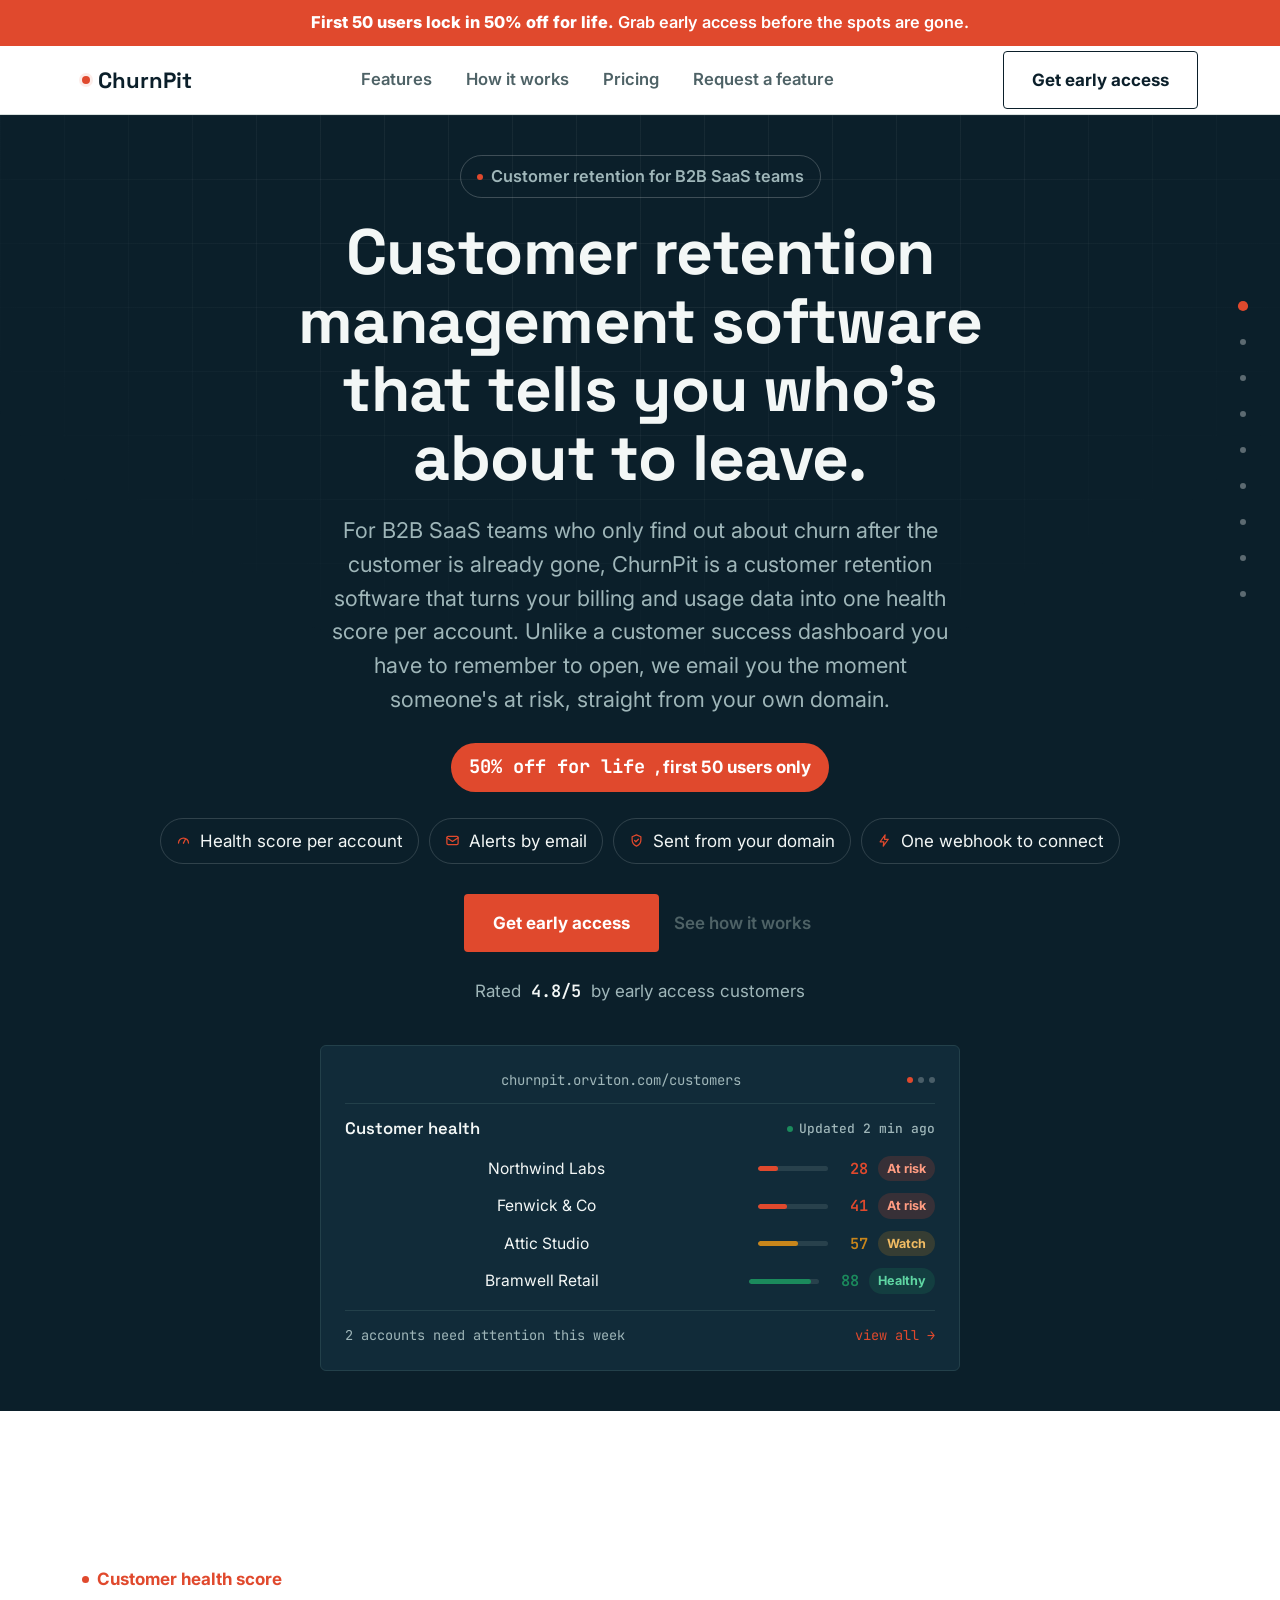
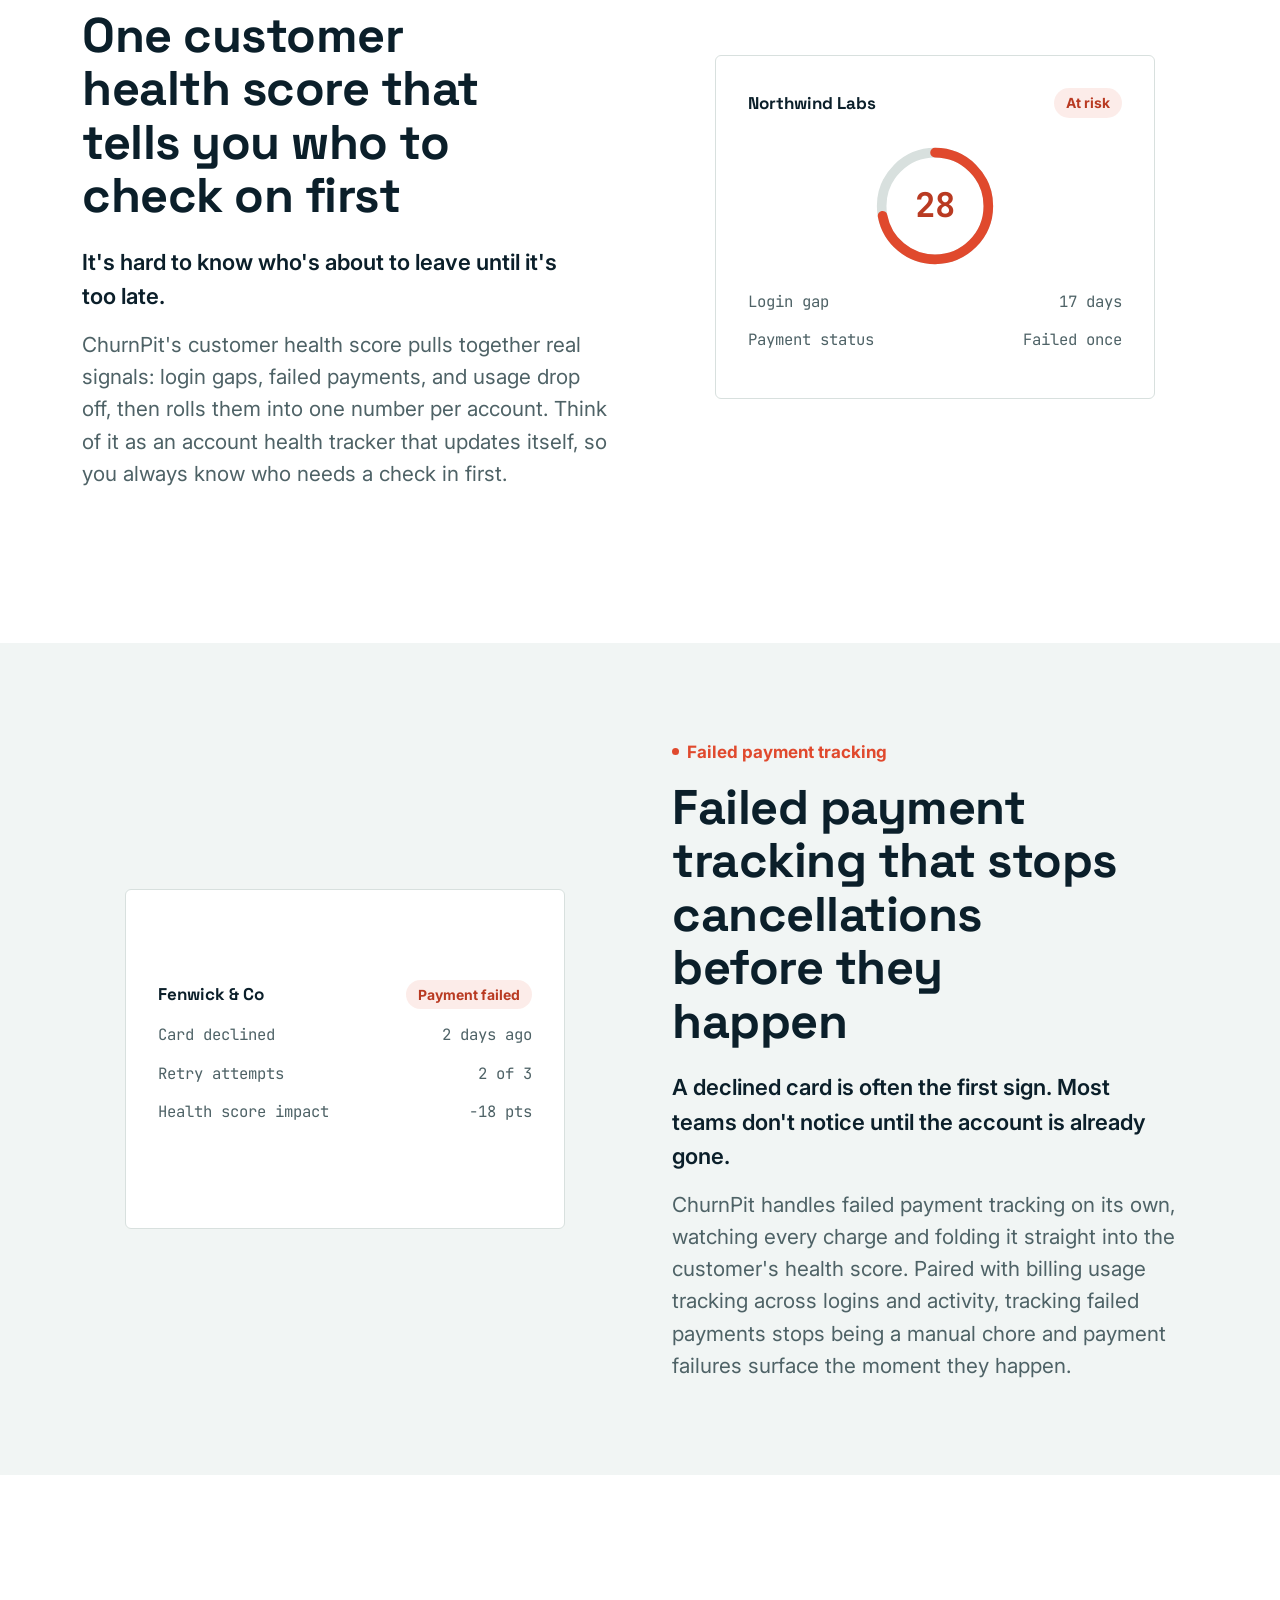
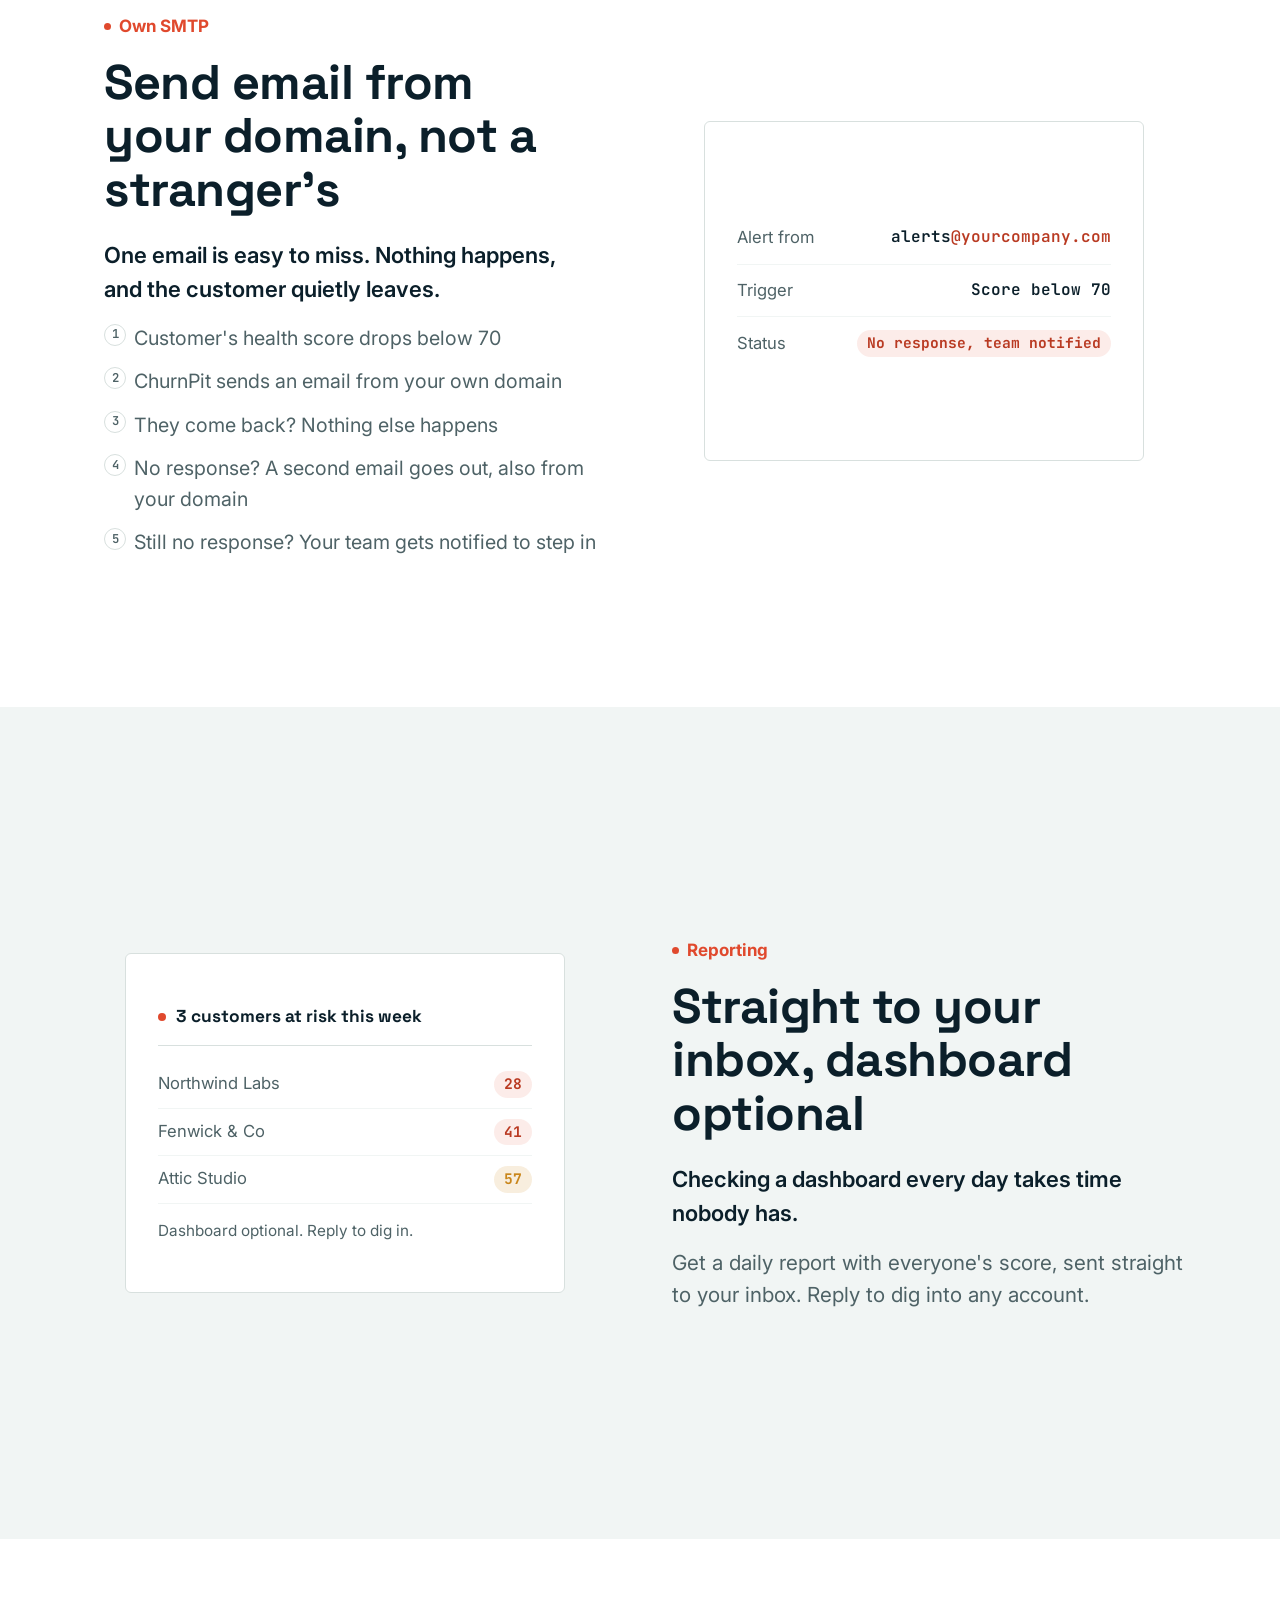
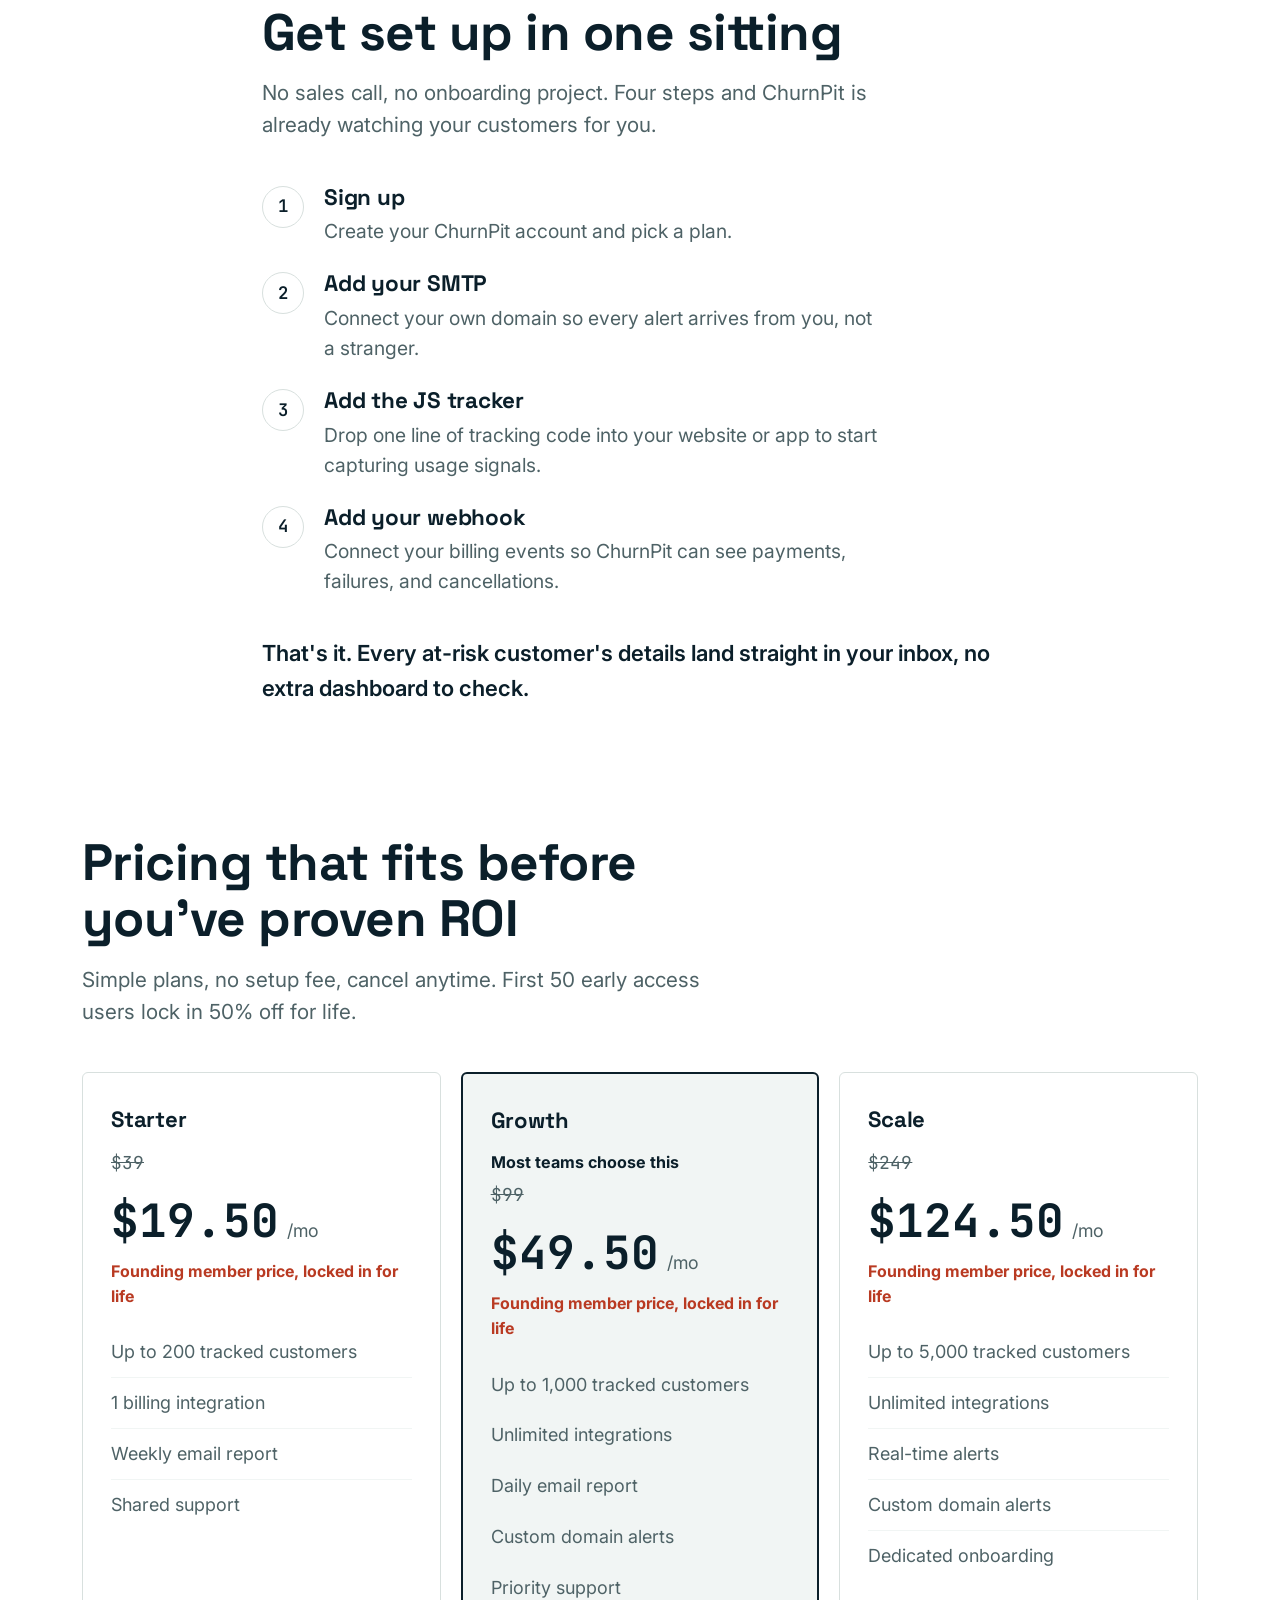
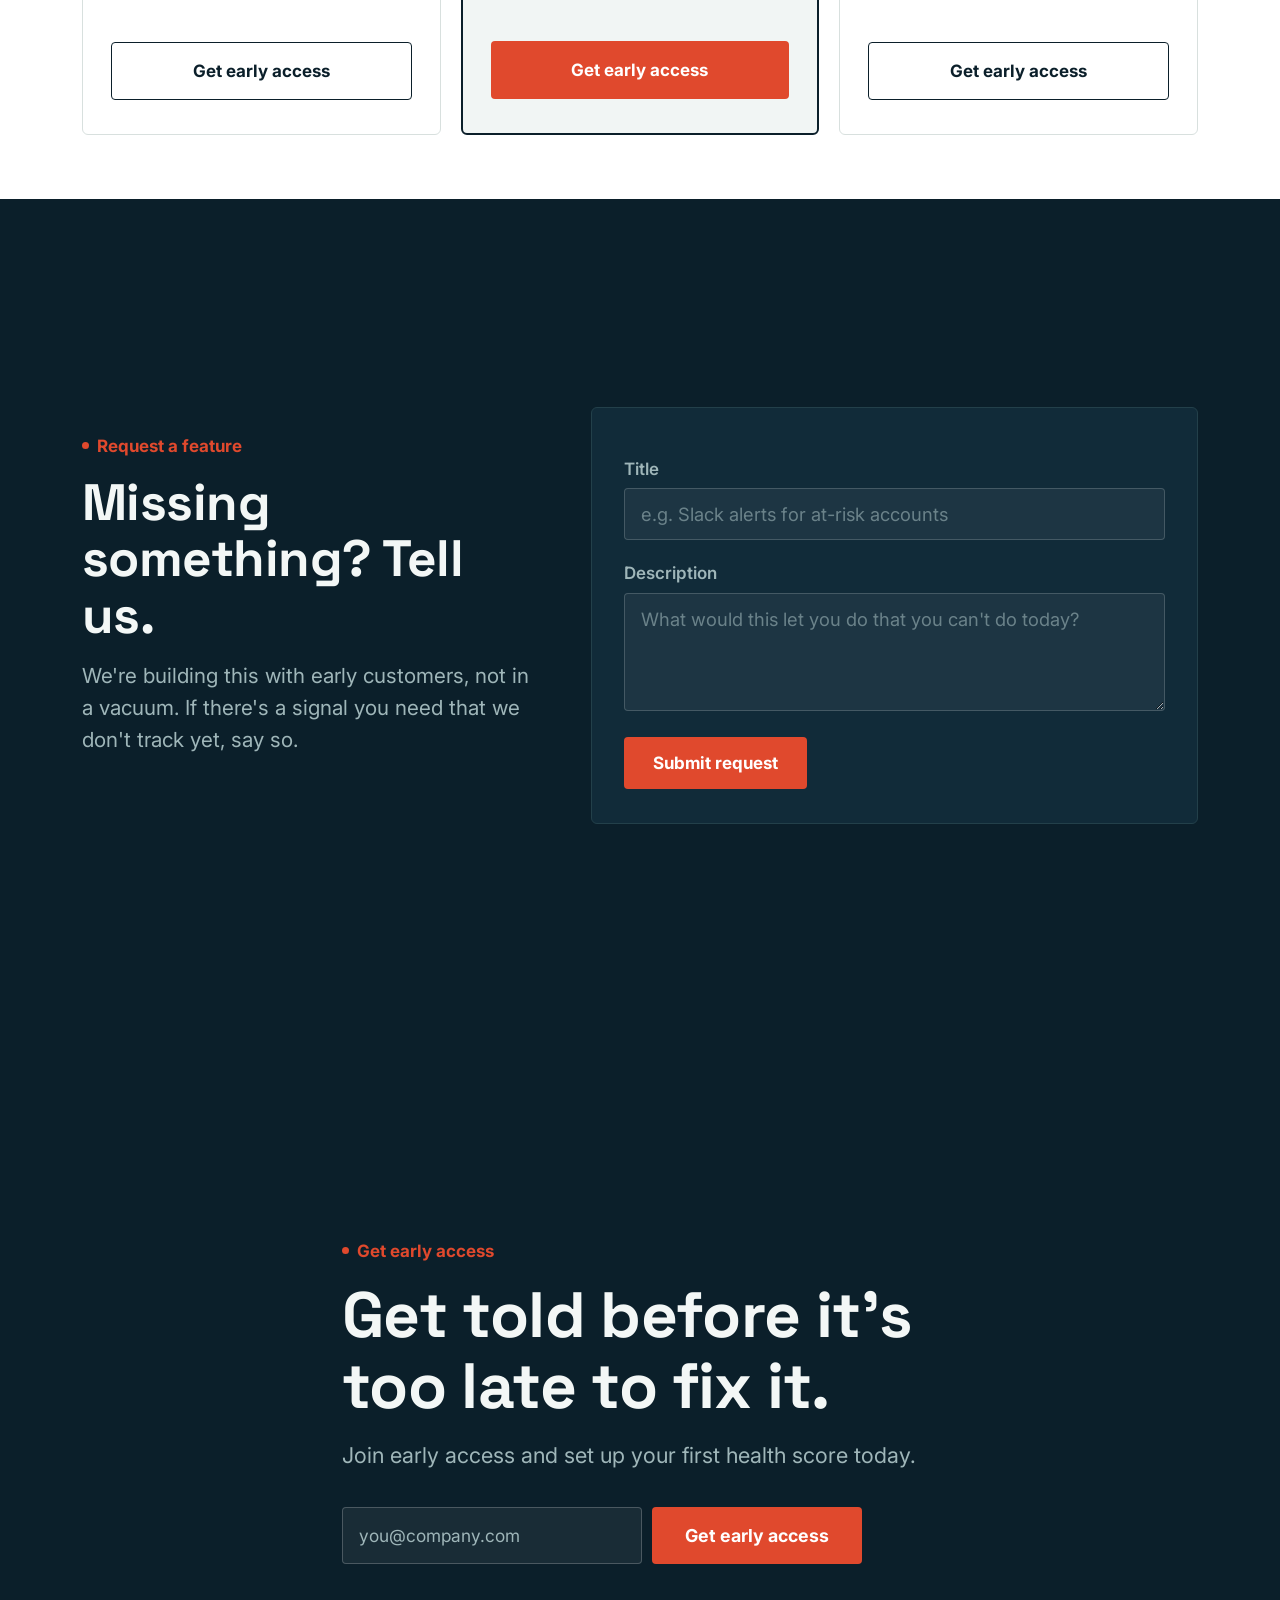
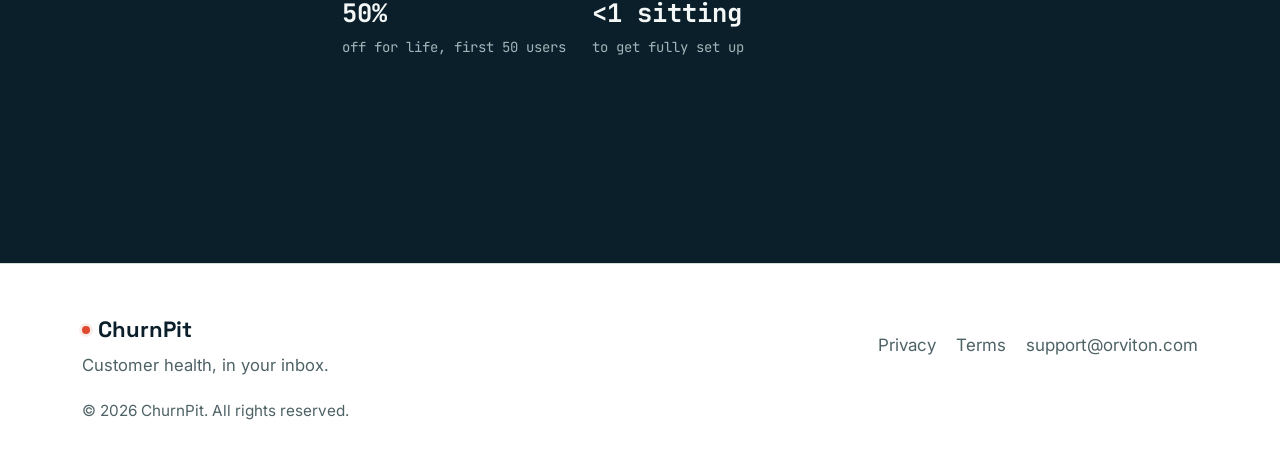
==== index.html @ 86320e3b "modify" ====
<!DOCTYPE html>
<html lang="en">
<head>
<meta charset="UTF-8">
<meta name="viewport" content="width=device-width, initial-scale=1.0">
<title>ChurnPit: Customer Retention Management Software</title>
<meta name="description" content="Customer retention software for B2B SaaS teams. Get a customer health score per account, track failed payments, and get churn alerts from your own domain.">
<meta name="twitter:card" content="summary_large_image">
<meta name="twitter:title" content="ChurnPit: Customer Retention Management Software">
<meta name="twitter:description" content="Get a customer health score and account health tracker for every account, plus failed payment tracking and churn alerts sent from your own domain.">
<meta name="twitter:image" content="#">
<meta property="og:title" content="ChurnPit: Customer Retention Management Software">
<meta property="og:description" content="Customer retention software with a customer health score for every account, failed payment tracking, and churn alerts sent from your own domain. No dashboard required.">
<meta property="og:image" content="#">
<meta property="og:url" content="https://churnpit.orviton.com/">
<meta property="og:type" content="website">
<meta property="og:site_name" content="ChurnPit">
<meta name="robots" content="index, follow">
<meta name="theme-color" content="#0B1F2A">
<link rel="canonical" href="https://churnpit.orviton.com/">
<link rel="icon" type="image/png" sizes="32x32" href="/favicon-32.png">
<link rel="icon" type="image/png" sizes="16x16" href="/favicon-16.png">
<link rel="icon" type="image/png" sizes="180x180" href="/apple-touch-icon.png">
<link rel="preconnect" href="https://fonts.googleapis.com">
<link rel="preconnect" href="https://fonts.gstatic.com" crossorigin>
<link href="https://fonts.googleapis.com/css2?family=Inter:wght@400;500;600;700&family=Space+Grotesk:wght@500;600;700&family=JetBrains+Mono:wght@500;600;700&display=swap" rel="stylesheet">
<link rel="stylesheet" href="style.css">
<script type="application/ld+json">
{
  "@context": "https://schema.org",
  "@type": "SoftwareApplication",
  "name": "ChurnPit",
  "url": "https://churnpit.orviton.com/",
  "applicationCategory": "BusinessApplication",
  "operatingSystem": "Web",
  "description": "Customer retention management software with a customer health score, account health tracker, and failed payment tracking for B2B SaaS teams.",
  "offers": {
    "@type": "Offer",
    "price": "19.50",
    "priceCurrency": "USD"
  },
}
</script>

<!-- Google tag (gtag.js) -->
<script async src="https://www.googletagmanager.com/gtag/js?id=G-Q48PZYYGZG"></script>
<script>
  window.dataLayer = window.dataLayer || [];
  function gtag(){dataLayer.push(arguments);}
  gtag('js', new Date());

  gtag('config', 'G-Q48PZYYGZG');
</script>

</head>
<body>

<div class="promo-bar">
  <p><strong>First 50 users lock in 50% off for life.</strong> Grab early access before the spots are gone.</p>
</div>

<header class="site-header">
  <div class="wrap header-inner">
    <span class="logo"><span class="logo-dot" aria-hidden="true"></span>ChurnPit</span>
    <nav class="header-nav">
      <a href="#features">Features</a>
      <a href="#how-it-works">How it works</a>
      <a href="#pricing">Pricing</a>
      <a href="#request">Request a feature</a>
    </nav>
    <a href="#cta" class="btn btn-outline">Get early access</a>
  </div>
</header>

<nav class="section-dots" aria-label="Section navigation">
  <a href="#hero" class="active" data-dot data-section="hero"><span></span></a>
  <a href="#feature-health" data-dot data-section="feature-health"><span></span></a>
  <a href="#feature-payments" data-dot data-section="feature-payments"><span></span></a>
  <a href="#feature-smtp" data-dot data-section="feature-smtp"><span></span></a>
  <a href="#feature-reporting" data-dot data-section="feature-reporting"><span></span></a>
  <a href="#how-it-works" data-dot data-section="how-it-works"><span></span></a>
  <a href="#pricing" data-dot data-section="pricing"><span></span></a>
  <a href="#request" data-dot data-section="request"><span></span></a>
  <a href="#cta" data-dot data-section="cta"><span></span></a>
</nav>

<main>

  <!-- HERO — fits one screen, nothing below the fold needed to read it -->
  <section class="hero" id="hero">
    <div class="wrap hero-inner">
      <div class="hero-copy">
        <span class="hero-tag"><span class="dot" aria-hidden="true"></span>Customer retention for B2B SaaS teams</span>
        <h1>Customer retention management software that tells you who's about to leave.</h1>
        <p class="hero-sub">For B2B SaaS teams who only find out about churn after the customer is already gone, ChurnPit is a customer retention software that turns your billing and usage data into one health score per account. Unlike a customer success dashboard you have to remember to open, we email you the moment someone's at risk, straight from your own domain.</p>

        <span class="hero-discount"><span class="num">50% off for life</span>, first 50 users only</span>

        <ul class="hero-signals">
          <li>
            <svg viewBox="0 0 24 24" fill="none" stroke="currentColor" stroke-width="2" stroke-linecap="round" stroke-linejoin="round"><path d="M4 16a8 8 0 0 1 16 0" /><path d="M12 16 15 10" /><circle cx="12" cy="16" r="1.1" fill="currentColor" stroke="none" /></svg>
            Health score per account
          </li>
          <li>
            <svg viewBox="0 0 24 24" fill="none" stroke="currentColor" stroke-width="2" stroke-linecap="round" stroke-linejoin="round"><rect x="3" y="5.5" width="18" height="13" rx="2" /><path d="M3 7.5l9 6 9-6" /></svg>
            Alerts by email
          </li>
          <li>
            <svg viewBox="0 0 24 24" fill="none" stroke="currentColor" stroke-width="2" stroke-linecap="round" stroke-linejoin="round"><path d="M12 3l7 3v5c0 4.5-3 8-7 10-4-2-7-5.5-7-10V6l7-3z" /><path d="M9 12l2 2 4-4" /></svg>
            Sent from your domain
          </li>
          <li>
            <svg viewBox="0 0 24 24" fill="none" stroke="currentColor" stroke-width="2" stroke-linecap="round" stroke-linejoin="round"><path d="M13 3 5 14h6l-1 7 8-11h-6z" /></svg>
            One webhook to connect
          </li>
        </ul>

        <div class="hero-actions">
          <a href="#cta" class="btn btn-primary">Get early access</a>
          <a href="#features" class="btn btn-text">See how it works</a>
        </div>

        <p class="hero-proof">Rated <span class="score">4.8/5</span> by early access customers</p>
      </div>

      <div class="hero-visual" aria-hidden="true">
        <div class="monitor-head">
          <span class="who">churnpit.orviton.com/customers</span>
          <span class="monitor-dots"><span></span><span></span><span></span></span>
        </div>

        <div class="dash-header">
          <span>Customer health</span>
          <span class="dash-live"><span class="dash-live-dot"></span>Updated 2 min ago</span>
        </div>

        <ul class="dash-list">
          <li class="dash-row">
            <span class="dash-name">Northwind Labs</span>
            <span class="dash-bar"><span class="dash-bar-fill risk" style="width:28%"></span></span>
            <span class="dash-score risk">28</span>
            <span class="dash-badge risk">At risk</span>
          </li>
          <li class="dash-row">
            <span class="dash-name">Fenwick &amp; Co</span>
            <span class="dash-bar"><span class="dash-bar-fill risk" style="width:41%"></span></span>
            <span class="dash-score risk">41</span>
            <span class="dash-badge risk">At risk</span>
          </li>
          <li class="dash-row">
            <span class="dash-name">Attic Studio</span>
            <span class="dash-bar"><span class="dash-bar-fill watch" style="width:57%"></span></span>
            <span class="dash-score watch">57</span>
            <span class="dash-badge watch">Watch</span>
          </li>
          <li class="dash-row">
            <span class="dash-name">Bramwell Retail</span>
            <span class="dash-bar"><span class="dash-bar-fill healthy" style="width:88%"></span></span>
            <span class="dash-score healthy">88</span>
            <span class="dash-badge healthy">Healthy</span>
          </li>
        </ul>

        <div class="monitor-foot">
          <span>2 accounts need attention this week</span>
          <span class="flag">view all →</span>
        </div>
      </div>
    </div>
  </section>

  <!-- FEATURES — each one its own full-height section -->
  <section class="feature screen-section" id="features">
    <article class="wrap feature-grid" id="feature-health" aria-labelledby="feature-health-title">
      <div class="feature-copy">
        <span class="eyebrow">Customer health score</span>
        <h2 id="feature-health-title">One customer health score that tells you who to check on first</h2>
        <p class="problem">It's hard to know who's about to leave until it's too late.</p>
        <p class="solution">ChurnPit's customer health score pulls together real signals: login gaps, failed payments, and usage drop off, then rolls them into one number per account. Think of it as an account health tracker that updates itself, so you always know who needs a check in first.</p>
      </div>
      <div class="feature-visual">
        <div class="mock-card mock-score">
          <div class="mock-score-row">
            <span class="mock-name">Northwind Labs</span>
            <span class="mock-badge mock-badge-risk">At risk</span>
          </div>
          <div class="mock-gauge">
            <svg viewBox="0 0 120 120">
              <circle cx="60" cy="60" r="50" class="gauge-track" />
              <circle cx="60" cy="60" r="50" class="gauge-fill" style="stroke-dasharray: 314; stroke-dashoffset: 88;" />
            </svg>
            <div class="gauge-number">28</div>
          </div>
          <div class="mock-score-row muted"><span>Login gap</span><span>17 days</span></div>
          <div class="mock-score-row muted"><span>Payment status</span><span>Failed once</span></div>
        </div>
      </div>
    </article>
  </section>

  <section class="feature feature-alt screen-section">
    <article class="wrap feature-grid feature-reverse" id="feature-payments" aria-labelledby="feature-payments-title">
      <div class="feature-copy">
        <span class="eyebrow">Failed payment tracking</span>
        <h2 id="feature-payments-title">Failed payment tracking that stops cancellations before they happen</h2>
        <p class="problem">A declined card is often the first sign. Most teams don't notice until the account is already gone.</p>
        <p class="solution">ChurnPit handles failed payment tracking on its own, watching every charge and folding it straight into the customer's health score. Paired with billing usage tracking across logins and activity, tracking failed payments stops being a manual chore and payment failures surface the moment they happen.</p>
      </div>
      <div class="feature-visual">
        <div class="mock-card mock-score">
          <div class="mock-score-row">
            <span class="mock-name">Fenwick &amp; Co</span>
            <span class="mock-badge mock-badge-risk">Payment failed</span>
          </div>
          <div class="mock-score-row muted"><span>Card declined</span><span>2 days ago</span></div>
          <div class="mock-score-row muted"><span>Retry attempts</span><span>2 of 3</span></div>
          <div class="mock-score-row muted"><span>Health score impact</span><span>-18 pts</span></div>
        </div>
      </div>
    </article>
  </section>

  <section class="feature screen-section">
    <article class="wrap feature-grid" id="feature-smtp" aria-labelledby="feature-smtp-title">
      <div class="feature-copy">
        <span class="eyebrow">Own SMTP</span>
        <h2 id="feature-smtp-title">Send email from your domain, not a stranger's</h2>
        <p class="problem">One email is easy to miss. Nothing happens, and the customer quietly leaves.</p>
        <ol class="solution-steps">
          <li>Customer's health score drops below 70</li>
          <li>ChurnPit sends an email from your own domain</li>
          <li>They come back? Nothing else happens</li>
          <li>No response? A second email goes out, also from your domain</li>
          <li>Still no response? Your team gets notified to step in</li>
        </ol>
      </div>
      <div class="feature-visual">
        <div class="mock-card mock-smtp">
          <div class="mock-smtp-row"><span class="mock-smtp-label">Alert from</span><span class="mock-smtp-value">alerts<span class="highlight">@yourcompany.com</span></span></div>
          <div class="mock-smtp-row"><span class="mock-smtp-label">Trigger</span><span class="mock-smtp-value">Score below 70</span></div>
          <div class="mock-smtp-row"><span class="mock-smtp-label">Status</span><span class="mock-tag-risk">No response, team notified</span></div>
        </div>
      </div>
    </article>
  </section>

  <section class="feature feature-alt screen-section">
    <article class="wrap feature-grid feature-reverse" id="feature-reporting" aria-labelledby="feature-reporting-title">
      <div class="feature-copy">
        <span class="eyebrow">Reporting</span>
        <h2 id="feature-reporting-title">Straight to your inbox, dashboard optional</h2>
        <p class="problem">Checking a dashboard every day takes time nobody has.</p>
        <p class="solution">Get a daily report with everyone's score, sent straight to your inbox. Reply to dig into any account.</p>
      </div>
      <div class="feature-visual">
        <div class="mock-card mock-email">
          <div class="mock-email-header">
            <span class="mock-email-dot"></span>
            <span class="mock-email-subject">3 customers at risk this week</span>
          </div>
          <ul class="mock-email-list">
            <li><span>Northwind Labs</span><span class="mock-tag-risk">28</span></li>
            <li><span>Fenwick &amp; Co</span><span class="mock-tag-risk">41</span></li>
            <li><span>Attic Studio</span><span class="mock-tag-watch">57</span></li>
          </ul>
          <div class="mock-email-footer">Dashboard optional. Reply to dig in.</div>
        </div>
      </div>
    </article>
  </section>

  <!-- HOW IT WORKS -->
  <section class="how-it-works screen-section" id="how-it-works">
    <div class="wrap">
      <div class="section-head">
        <h2>Get set up in one sitting</h2>
        <p>No sales call, no onboarding project. Four steps and ChurnPit is already watching your customers for you.</p>
      </div>

      <ol class="steps-list">
        <li><span class="step-number">1</span><div class="step-copy"><h3>Sign up</h3><p>Create your ChurnPit account and pick a plan.</p></div></li>
        <li><span class="step-number">2</span><div class="step-copy"><h3>Add your SMTP</h3><p>Connect your own domain so every alert arrives from you, not a stranger.</p></div></li>
        <li><span class="step-number">3</span><div class="step-copy"><h3>Add the JS tracker</h3><p>Drop one line of tracking code into your website or app to start capturing usage signals.</p></div></li>
        <li><span class="step-number">4</span><div class="step-copy"><h3>Add your webhook</h3><p>Connect your billing events so ChurnPit can see payments, failures, and cancellations.</p></div></li>
      </ol>

      <p class="steps-outro">That's it. Every at-risk customer's details land straight in your inbox, no extra dashboard to check.</p>
    </div>
  </section>

  <!-- PRICING -->
  <section class="pricing screen-section" id="pricing">
    <div class="wrap">
      <div class="section-head">
        <h2>Pricing that fits before you've proven ROI</h2>
        <p>Simple plans, no setup fee, cancel anytime. First 50 early access users lock in 50% off for life.</p>
      </div>

      <div class="pricing-grid">
        <div class="price-card">
          <h3>Starter</h3>
          <p class="price"><span class="price-original">$39</span><span class="amount">$19.50</span><span class="period">/mo</span></p>
          <p class="price-discount-note">Founding member price, locked in for life</p>
          <ul class="price-features">
            <li>Up to 200 tracked customers</li>
            <li>1 billing integration</li>
            <li>Weekly email report</li>
            <li>Shared support</li>
          </ul>
          <a href="#cta" class="btn btn-outline">Get early access</a>
        </div>

        <div class="price-card price-card-featured">
          <h3>Growth</h3>
          <p class="price-note">Most teams choose this</p>
          <p class="price"><span class="price-original">$99</span><span class="amount">$49.50</span><span class="period">/mo</span></p>
          <p class="price-discount-note">Founding member price, locked in for life</p>
          <ul class="price-features">
            <li>Up to 1,000 tracked customers</li>
            <li>Unlimited integrations</li>
            <li>Daily email report</li>
            <li>Custom domain alerts</li>
            <li>Priority support</li>
          </ul>
          <a href="#cta" class="btn btn-primary">Get early access</a>
        </div>

        <div class="price-card">
          <h3>Scale</h3>
          <p class="price"><span class="price-original">$249</span><span class="amount">$124.50</span><span class="period">/mo</span></p>
          <p class="price-discount-note">Founding member price, locked in for life</p>
          <ul class="price-features">
            <li>Up to 5,000 tracked customers</li>
            <li>Unlimited integrations</li>
            <li>Real-time alerts</li>
            <li>Custom domain alerts</li>
            <li>Dedicated onboarding</li>
          </ul>
          <a href="#cta" class="btn btn-outline">Get early access</a>
        </div>
      </div>
    </div>
  </section>

  <!-- FEATURE REQUEST -->
  <section class="request screen-section section-on-ink" id="request">
    <div class="wrap request-inner">
      <div>
        <span class="eyebrow">Request a feature</span>
        <div class="section-head">
          <h2>Missing something? Tell us.</h2>
          <p>We're building this with early customers, not in a vacuum. If there's a signal you need that we don't track yet, say so.</p>
        </div>
      </div>
      <div class="request-card">
        <form class="request-form" id="feature-form">
          <label for="feature-title">Title</label>
          <input type="text" id="feature-title" name="feature-title" placeholder="e.g. Slack alerts for at-risk accounts">

          <label for="feature-description">Description</label>
          <textarea id="feature-description" name="feature-description" rows="4" placeholder="What would this let you do that you can't do today?"></textarea>

          <button type="submit" id="feature-btn" class="btn btn-primary">Submit request</button>
        </form>
        <p class="form-msg" id="feature-form-msg"></p>
      </div>
    </div>
  </section>

  <!-- FINAL CTA -->
  <section class="final-cta screen-section" id="cta">
    <div class="wrap final-cta-inner">
      <span class="eyebrow">Get early access</span>
      <h2>Get told before it's too late to fix it.</h2>
      <p>Join early access and set up your first health score today.</p>
      <form class="cta-form" id="waitlist-form">
        <input type="email" name="email" placeholder="you@company.com" required aria-label="Work email">
        <button type="submit" id="waitlist-btn" class="btn btn-primary btn-large">Get early access</button>
      </form>
      <p class="form-msg" id="waitlist-form-msg"></p>
      <div class="final-cta-meta">
        <div><span class="n">50%</span><span class="l">off for life, first 50 users</span></div>
        <div><span class="n">&lt;1 sitting</span><span class="l">to get fully set up</span></div>
      </div>
    </div>
  </section>

</main>

<footer class="site-footer">
  <div class="wrap footer-inner">
    <div>
      <span class="logo"><span class="logo-dot" aria-hidden="true"></span>ChurnPit</span>
      <p class="footer-tagline">Customer health, in your inbox.</p>
    </div>
    <div class="footer-links">
      <a href="privacy.html">Privacy</a>
      <a href="terms.html">Terms</a>
      <a href="mailto:support@orviton.com">support@orviton.com</a>
    </div>
    <p class="footer-copy">&copy; 2026 ChurnPit. All rights reserved.</p>
  </div>
</footer>

<script src="index.js"></script>

</body>
</html>
---- style.css ----
/* ============================================================
   ChurnPit — design tokens
   Concept: the product's whole job is reading a signal (healthy
   vs at-risk), so the signal color IS the brand color. Layout
   reads like a monitoring console: dark ink frame, precise mono
   digits for numbers, confident geometric display type.
   ============================================================ */
:root {
  --ink: #0B1F2A;
  --ink-2: #112B39;
  --paper: #FFFFFF;
  --tint: #F1F5F4;
  --line: #D8E0DE;
  --line-dark: #23404A;
  --text: #0B1F2A;
  --text-muted: #4E6266;
  --text-on-ink: #F3F7F6;
  --text-on-ink-muted: #9FB6B9;

  --signal: #E0492D;
  --signal-dim: #B93A22;
  --signal-tint: rgba(224, 73, 45, 0.1);
  --healthy: #1B8A5C;
  --healthy-tint: rgba(27, 138, 92, 0.12);
  --watch: #C9861B;
  --watch-tint: rgba(201, 134, 27, 0.14);

  --font-display: 'Space Grotesk', 'Inter', sans-serif;
  --font-body: 'Inter', sans-serif;
  --font-mono: 'JetBrains Mono', ui-monospace, monospace;

  --radius: 4px;
  --edge: 1px solid var(--line);
  --edge-dark: 1px solid var(--line-dark);

  --header-h: 68px;
  --promo-h: 46px;
}

/* ---------- reset ---------- */
* { box-sizing: border-box; margin: 0; padding: 0; }

html {
  scroll-behavior: smooth;
  font-size: 17px;
  scroll-snap-type: y proximity;
  scroll-padding-top: var(--header-h);
  overflow-x: hidden;
}

body {
  background: var(--paper);
  color: var(--text);
  font-family: var(--font-body);
  line-height: 1.55;
  -webkit-font-smoothing: antialiased;
  overflow-x: hidden;
  max-width: 100vw;
}

img, svg { display: block; max-width: 100%; }
a { color: inherit; text-decoration: none; }
ul, ol { list-style: none; }

h1, h2, h3 {
  font-family: var(--font-display);
  font-weight: 700;
  line-height: 1.1;
  letter-spacing: -0.01em;
}

.wrap {
  max-width: 1180px;
  margin: 0 auto;
  padding: 0 32px;
}

:focus-visible {
  outline: 2px solid var(--signal);
  outline-offset: 3px;
}

@media (prefers-reduced-motion: reduce) {
  * { animation: none !important; transition: none !important; }
}

/* ---------- promo bar ---------- */
.promo-bar {
  min-height: var(--promo-h);
  display: flex;
  align-items: center;
  justify-content: center;
  background: var(--signal);
  color: #FFFFFF;
  text-align: center;
  padding: 8px 20px;
  font-size: 0.96rem;
  font-weight: 600;
}
.promo-bar strong { font-weight: 800; }

@media (max-width: 560px) {
  .promo-bar { font-size: 0.82rem; line-height: 1.4; }
  .promo-bar p { max-width: 34ch; margin: 0 auto; }
}

/* ---------- buttons ---------- */
.btn {
  display: inline-flex;
  align-items: center;
  justify-content: center;
  gap: 8px;
  padding: 15px 28px;
  border-radius: var(--radius);
  font-family: var(--font-body);
  font-weight: 700;
  font-size: 1rem;
  cursor: pointer;
  border: 1px solid transparent;
  transition: background 0.15s ease, border-color 0.15s ease, color 0.15s ease, transform 0.15s ease;
}

.btn-primary {
  background: var(--signal);
  color: #FFFFFF;
}
.btn-primary:hover { background: var(--signal-dim); transform: translateY(-1px); }

.btn-large { padding: 17px 32px; font-size: 1.05rem; }

.btn-outline {
  background: transparent;
  border-color: var(--ink);
  color: var(--ink);
}
.btn-outline:hover { background: var(--ink); color: var(--text-on-ink); }

.btn-outline-light {
  background: transparent;
  border-color: rgba(243, 247, 246, 0.35);
  color: var(--text-on-ink);
}
.btn-outline-light:hover { border-color: var(--text-on-ink); background: rgba(243,247,246,0.08); }

.btn-text {
  padding: 15px 4px;
  color: var(--text-muted);
  font-weight: 600;
}
.btn-text:hover { color: var(--text); }

.btn:disabled { opacity: 0.55; cursor: not-allowed; transform: none !important; }

.form-msg {
  margin-top: 14px;
  font-size: 0.92rem;
  font-weight: 600;
  color: var(--healthy);
  display: none;
}
.form-msg.show { display: block; }
.form-msg.error { color: var(--signal); }

/* ---------- header ---------- */
.site-header {
  border-bottom: var(--edge);
  position: sticky;
  top: 0;
  background: rgba(255, 255, 255, 0.92);
  backdrop-filter: blur(10px);
  z-index: 30;
}

.header-inner {
  display: flex;
  align-items: center;
  justify-content: space-between;
  gap: 10px;
  height: var(--header-h);
}

.logo {
  font-family: var(--font-display);
  font-weight: 700;
  font-size: 1.3rem;
  display: flex;
  align-items: center;
  gap: 8px;
  flex: none;
  white-space: nowrap;
}
.logo-dot {
  width: 8px;
  height: 8px;
  border-radius: 50%;
  background: var(--signal);
  box-shadow: 0 0 0 3px var(--signal-tint);
}

.header-nav {
  display: flex;
  gap: 34px;
}

.header-nav a {
  color: var(--text-muted);
  font-size: 0.98rem;
  font-weight: 600;
  transition: color 0.15s ease;
}
.header-nav a:hover { color: var(--text); }

/* ---------- section dot nav ---------- */
.section-dots {
  position: fixed;
  right: 26px;
  top: 50%;
  transform: translateY(-50%);
  display: flex;
  flex-direction: column;
  align-items: center;
  gap: 14px;
  z-index: 40;
}
.section-dots a {
  width: 22px;
  height: 22px;
  display: flex;
  align-items: center;
  justify-content: center;
}
.section-dots a span {
  display: block;
  width: 6px;
  height: 6px;
  border-radius: 50%;
  background: var(--line);
  transition: background 0.2s ease, transform 0.2s ease;
}
.section-dots a:hover span { background: var(--text-muted); }
.section-dots a.active span {
  background: var(--signal);
  transform: scale(1.7);
}
.section-dots.on-dark a span { background: rgba(243,247,246,0.35); }
.section-dots.on-dark a:hover span { background: var(--text-on-ink-muted); }
.section-dots.on-dark a.active span { background: var(--signal); }

@media (max-width: 900px) {
  .section-dots { display: none; }
}

/* ---------- shared full-height section shell ---------- */
.screen-section {
  min-height: calc(100vh - var(--header-h));
  min-height: calc(100dvh - var(--header-h));
  display: flex;
  flex-direction: column;
  justify-content: center;
  padding: 64px 0;
  scroll-snap-align: start;
  scroll-margin-top: var(--header-h);
}

.section-on-ink {
  background: var(--ink);
  color: var(--text-on-ink);
}

.section-head {
  max-width: 58ch;
  margin-bottom: 44px;
}
.section-head h2 {
  font-size: clamp(2.2rem, 4vw, 3.2rem);
  margin-bottom: 16px;
}
.section-head p { color: var(--text-muted); font-size: 1.22rem; }
.section-on-ink .section-head p { color: var(--text-on-ink-muted); }

.eyebrow {
  display: inline-flex;
  align-items: center;
  gap: 8px;
  color: var(--signal);
  font-size: 1rem;
  font-weight: 700;
  margin-bottom: 16px;
}
.eyebrow::before {
  content: "";
  width: 7px;
  height: 7px;
  border-radius: 50%;
  background: var(--signal);
}

/* ============================================================
   HERO — everything visible on first screen, no scroll needed
   ============================================================ */
.hero {
  min-height: calc(100vh - var(--header-h) - var(--promo-h));
  min-height: calc(100dvh - var(--header-h) - var(--promo-h));
  display: flex;
  flex-direction: column;
  justify-content: center;
  padding: 40px 0;
  background: var(--ink);
  color: var(--text-on-ink);
  position: relative;
  overflow: hidden;
  scroll-snap-align: start;
  scroll-margin-top: calc(var(--header-h) + var(--promo-h));
}

.hero::before {
  content: "";
  position: absolute;
  inset: 0;
  background-image:
    linear-gradient(rgba(243,247,246,0.05) 1px, transparent 1px),
    linear-gradient(90deg, rgba(243,247,246,0.05) 1px, transparent 1px);
  background-size: 64px 64px;
  mask-image: radial-gradient(ellipse 80% 60% at 50% 0%, black 30%, transparent 75%);
  pointer-events: none;
}

.hero-inner {
  position: relative;
  z-index: 1;
  display: flex;
  flex-direction: column;
  align-items: center;
  text-align: center;
  width: 100%;
}

.hero-copy {
  display: flex;
  flex-direction: column;
  align-items: center;
  width: 100%;
}

.hero-tag {
  display: inline-flex;
  align-items: center;
  gap: 8px;
  padding: 8px 16px;
  border-radius: 100px;
  border: 1px solid rgba(243,247,246,0.22);
  color: var(--text-on-ink-muted);
  font-size: 0.96rem;
  font-weight: 600;
  margin-bottom: 20px;
}
.hero-tag .dot {
  width: 6px; height: 6px; border-radius: 50%;
  background: var(--signal);
}

.hero h1 {
  font-size: clamp(2.6rem, 5vw, 4.2rem);
  line-height: 1.07;
  margin-bottom: 22px;
  max-width: 18ch;
}

.hero-sub {
  color: var(--text-on-ink-muted);
  font-size: 1.28rem;
  max-width: 46ch;
  margin: 0 auto 26px;
}

.hero-discount {
  display: inline-flex;
  align-items: center;
  gap: 10px;
  padding: 10px 18px;
  border-radius: 100px;
  background: var(--signal);
  color: #FFFFFF;
  font-size: 1rem;
  font-weight: 700;
  margin-bottom: 26px;
}
.hero-discount .num {
  font-family: var(--font-mono);
  font-size: 1.1rem;
}

.hero-signals {
  display: flex;
  flex-wrap: wrap;
  justify-content: center;
  gap: 10px;
  margin-bottom: 30px;
}

.hero-signals li {
  display: flex;
  align-items: center;
  gap: 9px;
  padding: 9px 15px;
  border-radius: 100px;
  border: 1px solid rgba(243,247,246,0.16);
  font-size: 1rem;
  color: var(--text-on-ink);
  white-space: nowrap;
}
.hero-signals svg { width: 15px; height: 15px; color: var(--signal); flex: none; }

.hero-actions {
  display: flex;
  align-items: center;
  justify-content: center;
  gap: 10px;
  flex-wrap: wrap;
  margin-bottom: 26px;
}

.hero-proof {
  display: flex;
  align-items: center;
  justify-content: center;
  gap: 10px;
  color: var(--text-on-ink-muted);
  font-size: 1rem;
  margin-bottom: 40px;
}
.hero-proof .score {
  font-family: var(--font-mono);
  color: var(--text-on-ink);
  font-weight: 600;
}

/* --- hero monitor panel --- */
.hero-visual {
  background: var(--ink-2);
  border: var(--edge-dark);
  border-radius: 6px;
  padding: 24px;
  width: 100%;
  max-width: 640px;
  margin: 0 auto;
}
.monitor-head {
  display: flex;
  align-items: center;
  justify-content: space-between;
  gap: 10px;
  margin-bottom: 12px;
  padding-bottom: 12px;
  border-bottom: var(--edge-dark);
}
.monitor-head .who {
  font-family: var(--font-mono);
  font-size: 0.82rem;
  color: var(--text-on-ink-muted);
  overflow: hidden;
  text-overflow: ellipsis;
  white-space: nowrap;
  min-width: 0;
  flex: 1 1 auto;
}
.monitor-dots { display: flex; gap: 5px; flex: none; }
.monitor-dots span {
  width: 6px; height: 6px; border-radius: 50%;
  background: rgba(243,247,246,0.25);
}
.monitor-dots span:first-child { background: var(--signal); }

.dash-header {
  display: flex;
  align-items: center;
  justify-content: space-between;
  margin-bottom: 14px;
  font-family: var(--font-display);
  font-weight: 600;
  font-size: 0.98rem;
  color: var(--text-on-ink);
}
.dash-live {
  display: flex;
  align-items: center;
  gap: 6px;
  font-family: var(--font-mono);
  font-weight: 500;
  font-size: 0.76rem;
  color: var(--text-on-ink-muted);
}
.dash-live-dot {
  width: 6px; height: 6px; border-radius: 50%;
  background: var(--healthy);
}

.dash-list {
  display: flex;
  flex-direction: column;
  gap: 12px;
}

.dash-row {
  display: grid;
  grid-template-columns: minmax(0, 1fr) 70px 30px auto;
  align-items: center;
  gap: 10px;
  min-width: 0;
}

.dash-name {
  font-size: 0.92rem;
  color: var(--text-on-ink);
  overflow: hidden;
  text-overflow: ellipsis;
  white-space: nowrap;
  min-width: 0;
}

.dash-bar {
  display: block;
  height: 5px;
  border-radius: 100px;
  background: rgba(243,247,246,0.1);
  overflow: hidden;
}
.dash-bar-fill {
  display: block;
  height: 100%;
  border-radius: 100px;
}
.dash-bar-fill.risk { background: var(--signal); }
.dash-bar-fill.watch { background: var(--watch); }
.dash-bar-fill.healthy { background: var(--healthy); }

.dash-score {
  font-family: var(--font-mono);
  font-weight: 600;
  font-size: 0.9rem;
  text-align: right;
}
.dash-score.risk { color: var(--signal); }
.dash-score.watch { color: var(--watch); }
.dash-score.healthy { color: var(--healthy); }

.dash-badge {
  font-size: 0.74rem;
  font-weight: 700;
  padding: 3px 9px;
  border-radius: 100px;
  white-space: nowrap;
}
.dash-badge.risk { background: rgba(224,73,45,0.18); color: #FF9C82; }
.dash-badge.watch { background: rgba(201,134,27,0.2); color: #F0BB63; }
.dash-badge.healthy { background: rgba(27,138,92,0.2); color: #5FD6A3; }

.monitor-foot {
  display: flex;
  justify-content: space-between;
  align-items: center;
  margin-top: 16px;
  padding-top: 14px;
  border-top: var(--edge-dark);
  font-family: var(--font-mono);
  font-size: 0.8rem;
  color: var(--text-on-ink-muted);
}
.monitor-foot .flag { color: var(--signal); }

@media (max-width: 460px) {
  .dash-row { grid-template-columns: minmax(0, 1fr) 50px 26px auto; gap: 8px; }
  .dash-badge { display: none; }
  .request-card { padding: 24px 20px; }
}

/* ============================================================
   FEATURE sections — each one its own full screen
   ============================================================ */
.feature {
  background: var(--paper);
}
.feature-alt { background: var(--tint); }

.feature-grid {
  display: grid;
  grid-template-columns: 1fr 1fr;
  gap: 64px;
  align-items: center;
}

.feature-reverse .feature-copy { order: 2; }
.feature-reverse .feature-visual { order: 1; }

.feature-copy h2 {
  font-size: clamp(2.1rem, 3.8vw, 3rem);
  margin-bottom: 22px;
  max-width: 14ch;
}

.problem {
  font-size: 1.3rem;
  font-weight: 600;
  margin-bottom: 16px;
  max-width: 34ch;
}

.solution {
  color: var(--text-muted);
  font-size: 1.22rem;
  max-width: 46ch;
}

.solution-steps {
  color: var(--text-muted);
  font-size: 1.16rem;
  max-width: 42ch;
  counter-reset: step-counter;
}
.solution-steps li {
  position: relative;
  padding-left: 30px;
  margin-bottom: 13px;
  counter-increment: step-counter;
}
.solution-steps li::before {
  content: counter(step-counter);
  position: absolute;
  left: 0;
  top: 1px;
  width: 20px;
  height: 20px;
  border-radius: 50%;
  border: 1px solid var(--line);
  color: var(--text-muted);
  font-family: var(--font-mono);
  font-size: 0.72rem;
  font-weight: 600;
  display: flex;
  align-items: center;
  justify-content: center;
}

/* --- feature mock cards --- */
.feature-visual {
  display: flex;
  align-items: center;
  justify-content: center;
}

.mock-card {
  background: var(--paper);
  border: var(--edge);
  border-radius: 6px;
  padding: 32px;
  width: 100%;
  max-width: 440px;
  min-height: 340px;
  display: flex;
  flex-direction: column;
  justify-content: center;
}
.feature-alt .mock-card { background: var(--paper); }

.mock-score-row {
  display: flex;
  justify-content: space-between;
  align-items: center;
  margin-bottom: 14px;
  font-size: 1rem;
}
.mock-score-row.muted { color: var(--text-muted); font-family: var(--font-mono); font-size: 0.92rem; }

.mock-name { font-weight: 700; font-family: var(--font-display); }

.mock-badge {
  font-size: 0.82rem;
  padding: 4px 12px;
  border-radius: 100px;
  font-weight: 700;
}
.mock-badge-risk { background: var(--signal-tint); color: var(--signal-dim); }

.mock-gauge {
  position: relative;
  width: 128px;
  height: 128px;
  margin: 10px auto 20px;
}
.mock-gauge svg { transform: rotate(-90deg); width: 100%; height: 100%; }
.gauge-track { fill: none; stroke: var(--line); stroke-width: 9; }
.gauge-fill { fill: none; stroke: var(--signal); stroke-width: 9; stroke-linecap: round; }
.gauge-number {
  position: absolute;
  inset: 0;
  display: flex;
  align-items: center;
  justify-content: center;
  font-family: var(--font-mono);
  font-size: 2rem;
  font-weight: 700;
  color: var(--signal-dim);
}

.mock-email-header {
  display: flex;
  align-items: center;
  gap: 10px;
  padding-bottom: 15px;
  border-bottom: var(--edge);
  margin-bottom: 15px;
}
.mock-email-dot { width: 8px; height: 8px; border-radius: 50%; background: var(--signal); }
.mock-email-subject { font-weight: 700; font-size: 1.02rem; font-family: var(--font-display); }

.mock-email-list li {
  display: flex;
  justify-content: space-between;
  padding: 10px 0;
  font-size: 0.98rem;
  color: var(--text-muted);
  border-bottom: 1px solid var(--tint);
}

.mock-tag-risk, .mock-tag-watch, .mock-tag-healthy {
  font-family: var(--font-mono);
  font-size: 0.86rem;
  font-weight: 700;
  padding: 2px 10px;
  border-radius: 100px;
}
.mock-tag-risk { background: var(--signal-tint); color: var(--signal-dim); }
.mock-tag-watch { background: var(--watch-tint); color: var(--watch); }
.mock-tag-healthy { background: var(--healthy-tint); color: var(--healthy); }

.mock-email-footer { margin-top: 15px; font-size: 0.9rem; color: var(--text-muted); }

.mock-smtp-row {
  display: flex;
  justify-content: space-between;
  align-items: center;
  padding: 13px 0;
  border-bottom: 1px solid var(--tint);
  font-size: 0.98rem;
}
.mock-smtp-row:last-child { border-bottom: none; }
.mock-smtp-label { color: var(--text-muted); }
.mock-smtp-value { font-family: var(--font-mono); font-weight: 600; font-size: 0.94rem; }
.highlight { color: var(--signal-dim); }

/* ============================================================
   HOW IT WORKS
   ============================================================ */
.steps-list {
  display: flex;
  flex-direction: column;
  gap: 26px;
  max-width: 620px;
  margin-bottom: 40px;
}
.steps-list li { display: flex; align-items: flex-start; gap: 20px; }

.step-number {
  flex: none;
  width: 42px;
  height: 42px;
  border-radius: 50%;
  border: 1px solid var(--line);
  color: var(--text);
  display: flex;
  align-items: center;
  justify-content: center;
  font-family: var(--font-mono);
  font-weight: 600;
  font-size: 1.02rem;
}
.step-copy h3 { font-size: 1.32rem; margin-bottom: 6px; font-family: var(--font-display); }
.step-copy p { color: var(--text-muted); font-size: 1.14rem; }

.steps-outro {
  max-width: 54ch;
  font-size: 1.3rem;
  font-weight: 600;
}

/* ============================================================
   PRICING
   ============================================================ */
.pricing-grid {
  display: grid;
  grid-template-columns: repeat(3, 1fr);
  gap: 20px;
}

.price-card {
  background: var(--paper);
  border: var(--edge);
  border-radius: 6px;
  padding: 34px 28px;
  display: flex;
  flex-direction: column;
}

.price-card h3 { font-size: 1.3rem; margin-bottom: 18px; }

.price {
  display: flex;
  align-items: baseline;
  gap: 8px;
  margin-bottom: 4px;
  flex-wrap: wrap;
  font-family: var(--font-mono);
}
.price-original {
  color: var(--text-muted);
  font-size: 1.05rem;
  text-decoration: line-through;
  order: -1;
  flex-basis: 100%;
}
.amount { font-size: 2.7rem; font-weight: 700; }
.period { color: var(--text-muted); font-size: 1.05rem; font-family: var(--font-body); }

.price-discount-note {
  color: var(--signal-dim);
  font-size: 0.94rem;
  font-weight: 700;
  margin-bottom: 18px;
}

.price-note {
  color: var(--text);
  font-size: 0.95rem;
  font-weight: 700;
  margin-bottom: 6px;
}
.price-card:not(.price-card-featured) .price-note { display: none; }

.price-features { margin-bottom: 28px; flex-grow: 1; }
.price-features li {
  padding: 11px 0;
  border-bottom: 1px solid var(--tint);
  color: var(--text-muted);
  font-size: 1.06rem;
}
.price-features li:last-child { border-bottom: none; }

.price-card-featured {
  border-color: var(--ink);
  border-width: 2px;
  background: var(--tint);
}

/* ============================================================
   REQUEST A FEATURE
   ============================================================ */
.request-inner {
  display: grid;
  grid-template-columns: 0.85fr 1.15fr;
  gap: 60px;
  align-items: center;
}

.request-card {
  background: var(--ink-2);
  border: var(--edge-dark);
  border-radius: 6px;
  padding: 34px 32px;
}

.request-form { display: flex; flex-direction: column; gap: 6px; }

.request-form label {
  font-size: 1rem;
  font-weight: 600;
  color: var(--text-on-ink-muted);
  margin-top: 14px;
}

.request-form input,
.request-form textarea {
  width: 100%;
  max-width: 100%;
  box-sizing: border-box;
  background: rgba(243,247,246,0.05);
  border: 1px solid rgba(243,247,246,0.18);
  border-radius: 4px;
  padding: 14px 16px;
  color: var(--text-on-ink);
  font-family: var(--font-body);
  font-size: 1.08rem;
}
.request-form textarea { resize: vertical; }
.request-form input::placeholder,
.request-form textarea::placeholder { color: rgba(159,182,185,0.6); }
.request-form input:focus, .request-form textarea:focus { border-color: var(--signal); }

.request-form button { margin-top: 20px; align-self: flex-start; }

/* ============================================================
   FINAL CTA
   ============================================================ */
.final-cta { background: var(--ink); color: var(--text-on-ink); }

.final-cta-inner { max-width: 60ch; }

.final-cta h2 {
  font-size: clamp(2.6rem, 5vw, 4rem);
  margin-bottom: 18px;
}

.final-cta p {
  color: var(--text-on-ink-muted);
  font-size: 1.28rem;
  margin-bottom: 34px;
  max-width: 46ch;
}

.cta-form {
  display: flex;
  gap: 10px;
  flex-wrap: wrap;
  max-width: 520px;
}

.cta-form input {
  min-width: 260px;
  flex: 1 1 260px;
  background: rgba(243,247,246,0.06);
  border: 1px solid rgba(243,247,246,0.22);
  border-radius: 4px;
  padding: 15px 16px;
  color: var(--text-on-ink);
  font-family: var(--font-body);
  font-size: 1.02rem;
}
.cta-form input::placeholder { color: var(--text-on-ink-muted); }
.cta-form input:focus { border-color: var(--signal); }

.final-cta-meta {
  display: flex;
  gap: 26px;
  margin-top: 30px;
  flex-wrap: wrap;
}
.final-cta-meta div {
  font-family: var(--font-mono);
}
.final-cta-meta .n { font-size: 1.5rem; font-weight: 700; color: var(--text-on-ink); display: block; }
.final-cta-meta .l { font-size: 0.82rem; color: var(--text-on-ink-muted); }

/* ---------- legal pages ---------- */
.legal-page { padding: 64px 0 96px; }
.legal-wrap { max-width: 72ch; }
.legal-page h1 { font-size: clamp(1.9rem, 3.2vw, 2.4rem); margin-bottom: 10px; }
.legal-updated { color: var(--text-muted); font-size: 0.96rem; margin-bottom: 28px; }
.legal-placeholder-note {
  background: var(--tint);
  border: var(--edge);
  border-left: 3px solid var(--signal);
  border-radius: 4px;
  padding: 16px 18px;
  font-size: 1rem;
  color: var(--text-muted);
  margin-bottom: 36px;
}
.legal-placeholder-note strong { color: var(--text); }
.legal-page h2 { font-size: 1.2rem; margin: 30px 0 10px; font-family: var(--font-display); }
.legal-page p { color: var(--text-muted); font-size: 1.02rem; max-width: 68ch; }
.legal-page p a { color: var(--signal-dim); text-decoration: underline; }
.legal-page p a:hover { color: var(--signal); }

/* ---------- footer ---------- */
.site-footer { padding: 48px 0; border-top: var(--edge); }
.footer-inner {
  display: flex;
  align-items: center;
  justify-content: space-between;
  flex-wrap: wrap;
  gap: 20px;
}
.footer-tagline { color: var(--text-muted); font-size: 0.98rem; margin-top: 6px; }
.footer-links { display: flex; gap: 20px; }
.footer-links a { color: var(--text-muted); font-size: 1rem; }
.footer-links a:hover { color: var(--text); }
.footer-copy { color: var(--text-muted); font-size: 0.9rem; width: 100%; }

/* ---------- scroll reveal ---------- */
.js-ready .feature-grid,
.js-ready .price-card,
.js-ready .request-card,
.js-ready .steps-list li {
  opacity: 0;
  transform: translateY(24px);
  transition: opacity 0.6s ease, transform 0.6s ease;
}
.js-ready .feature-grid.in-view,
.js-ready .price-card.in-view,
.js-ready .request-card.in-view,
.js-ready .steps-list li.in-view {
  opacity: 1;
  transform: translateY(0);
}

@media (prefers-reduced-motion: reduce) {
  .js-ready .feature-grid,
  .js-ready .price-card,
  .js-ready .request-card,
  .js-ready .steps-list li {
    opacity: 1 !important; transform: none !important; transition: none !important;
  }
}

/* ---------- responsive ---------- */
@media (max-width: 480px) {
  .header-inner .btn { padding: 9px 14px; font-size: 0.86rem; }
  .logo { font-size: 1.12rem; }
  .logo-dot { width: 6px; height: 6px; }
}

@media (max-width: 900px) {
  .hero { padding: 96px 0 40px; }
  .feature-grid { grid-template-columns: 1fr; gap: 36px; }
  .feature-reverse .feature-copy { order: 1; }
  .feature-reverse .feature-visual { order: 2; }
  .feature-copy h2 { max-width: none; }
  .mock-card { min-height: 280px; }
  .pricing-grid { grid-template-columns: 1fr; }
  .request-inner { grid-template-columns: 1fr; gap: 32px; }
  .header-nav { display: none; }
  .screen-section, .hero { min-height: auto; padding: 64px 0; }
}

@media (max-height: 700px) and (min-width: 901px) {
  .hero, .screen-section { min-height: auto; padding: 56px 0; }
  .hero h1 { font-size: clamp(2.1rem, 4vw, 3rem); }
  .hero-sub { font-size: 1.1rem; }
  .feature-copy h2, .section-head h2 { font-size: clamp(1.8rem, 3vw, 2.4rem); }
}
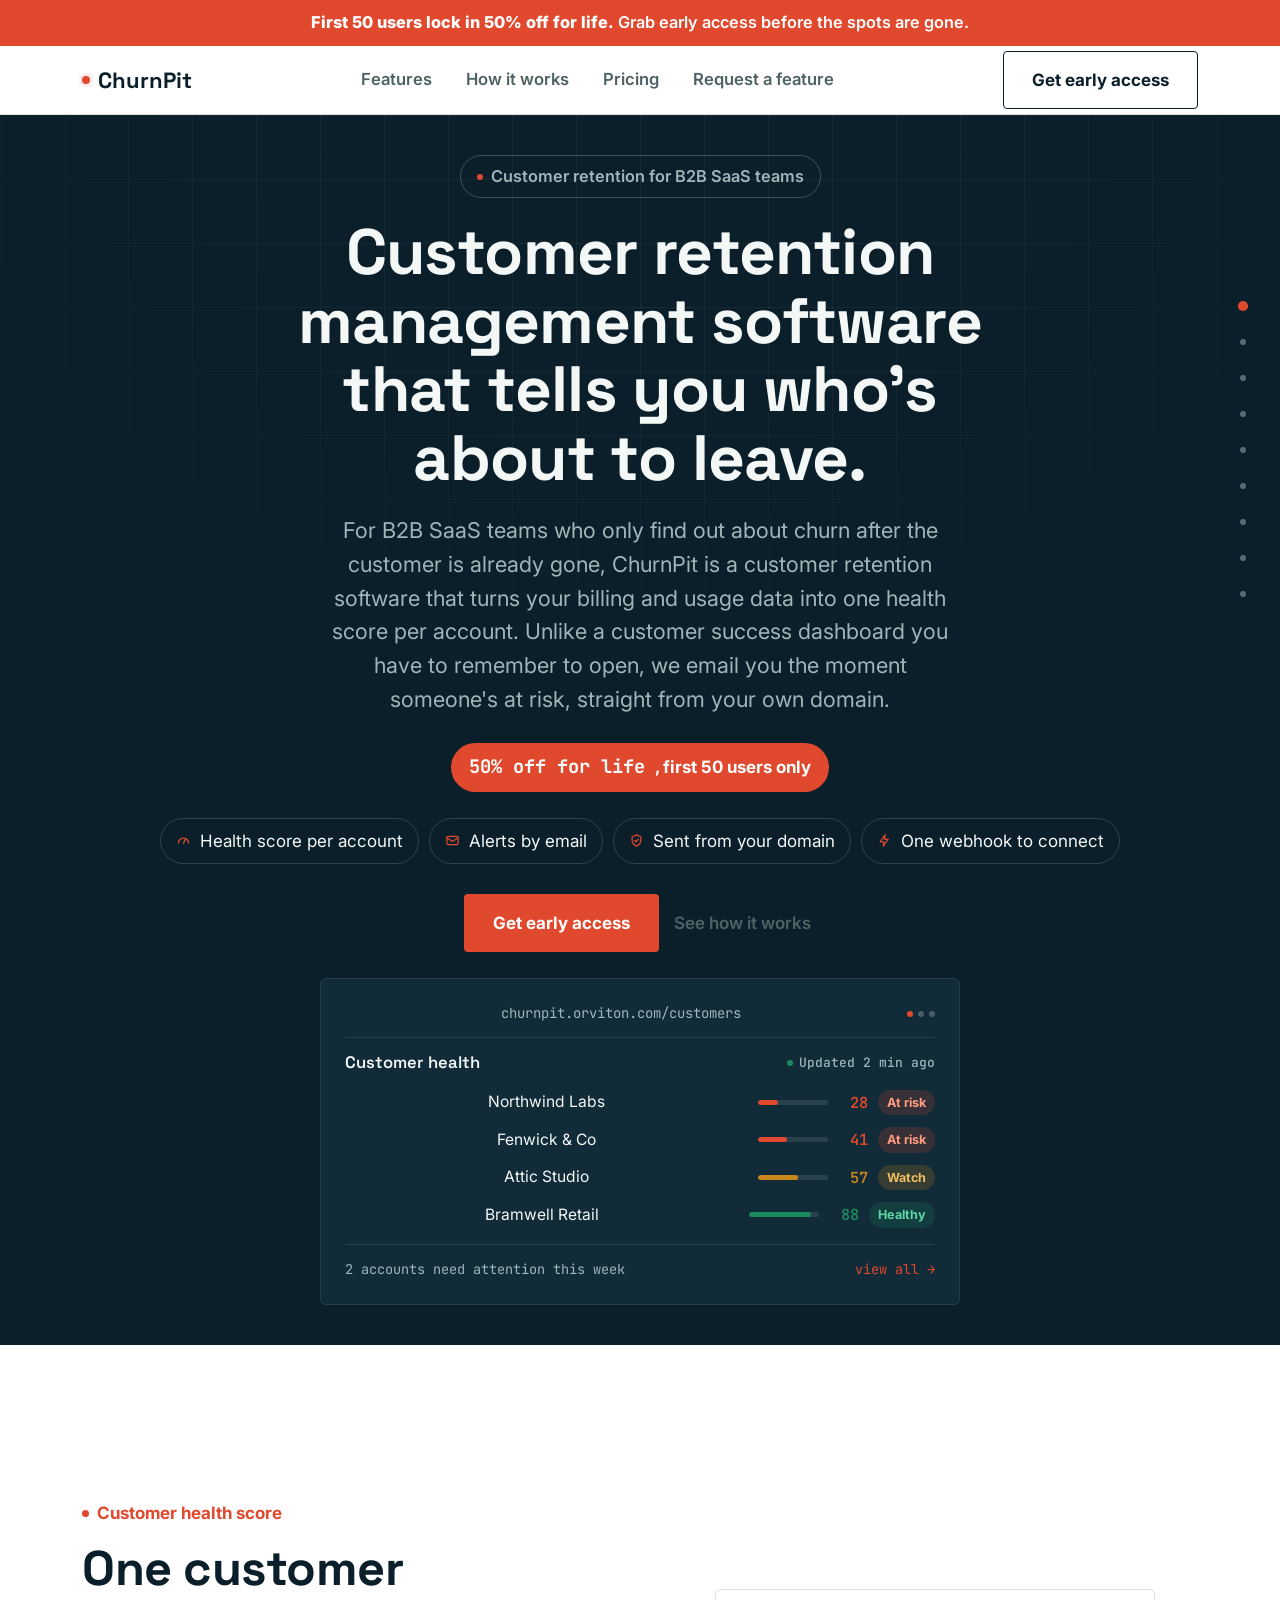
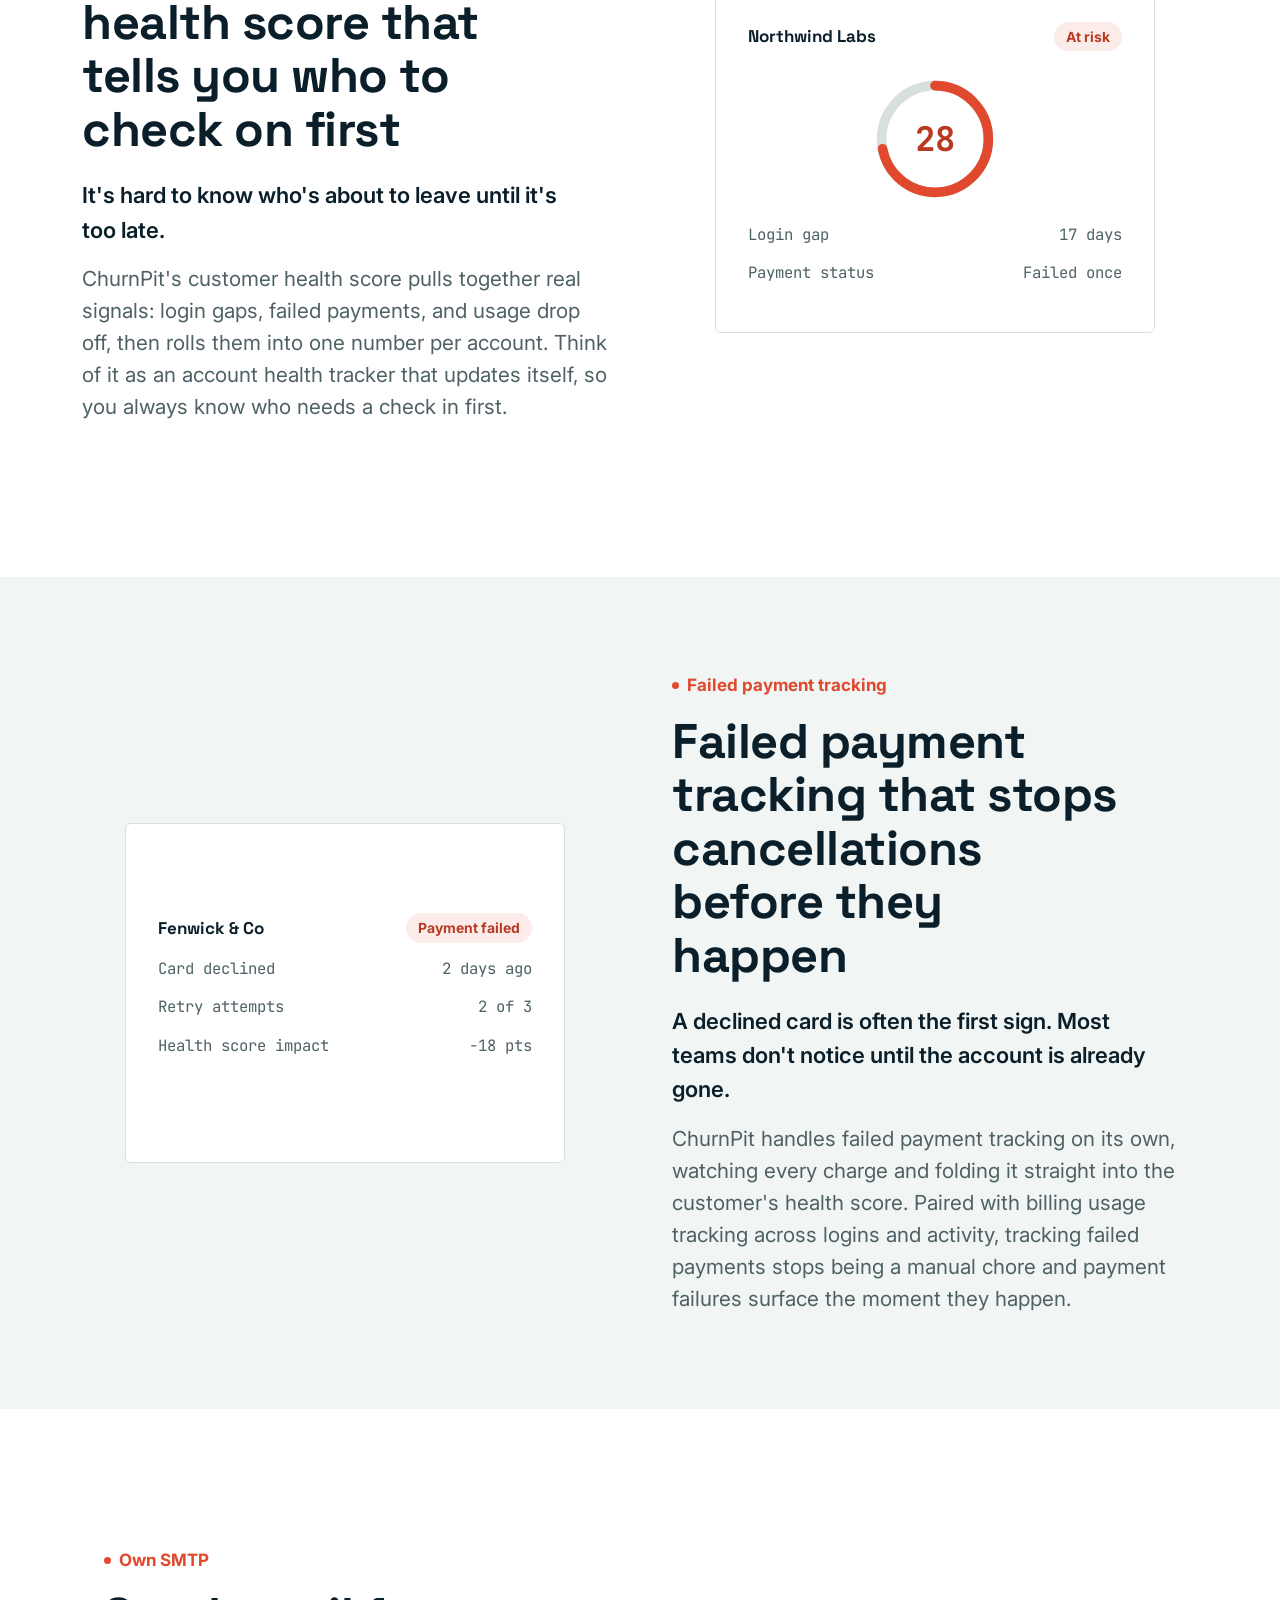
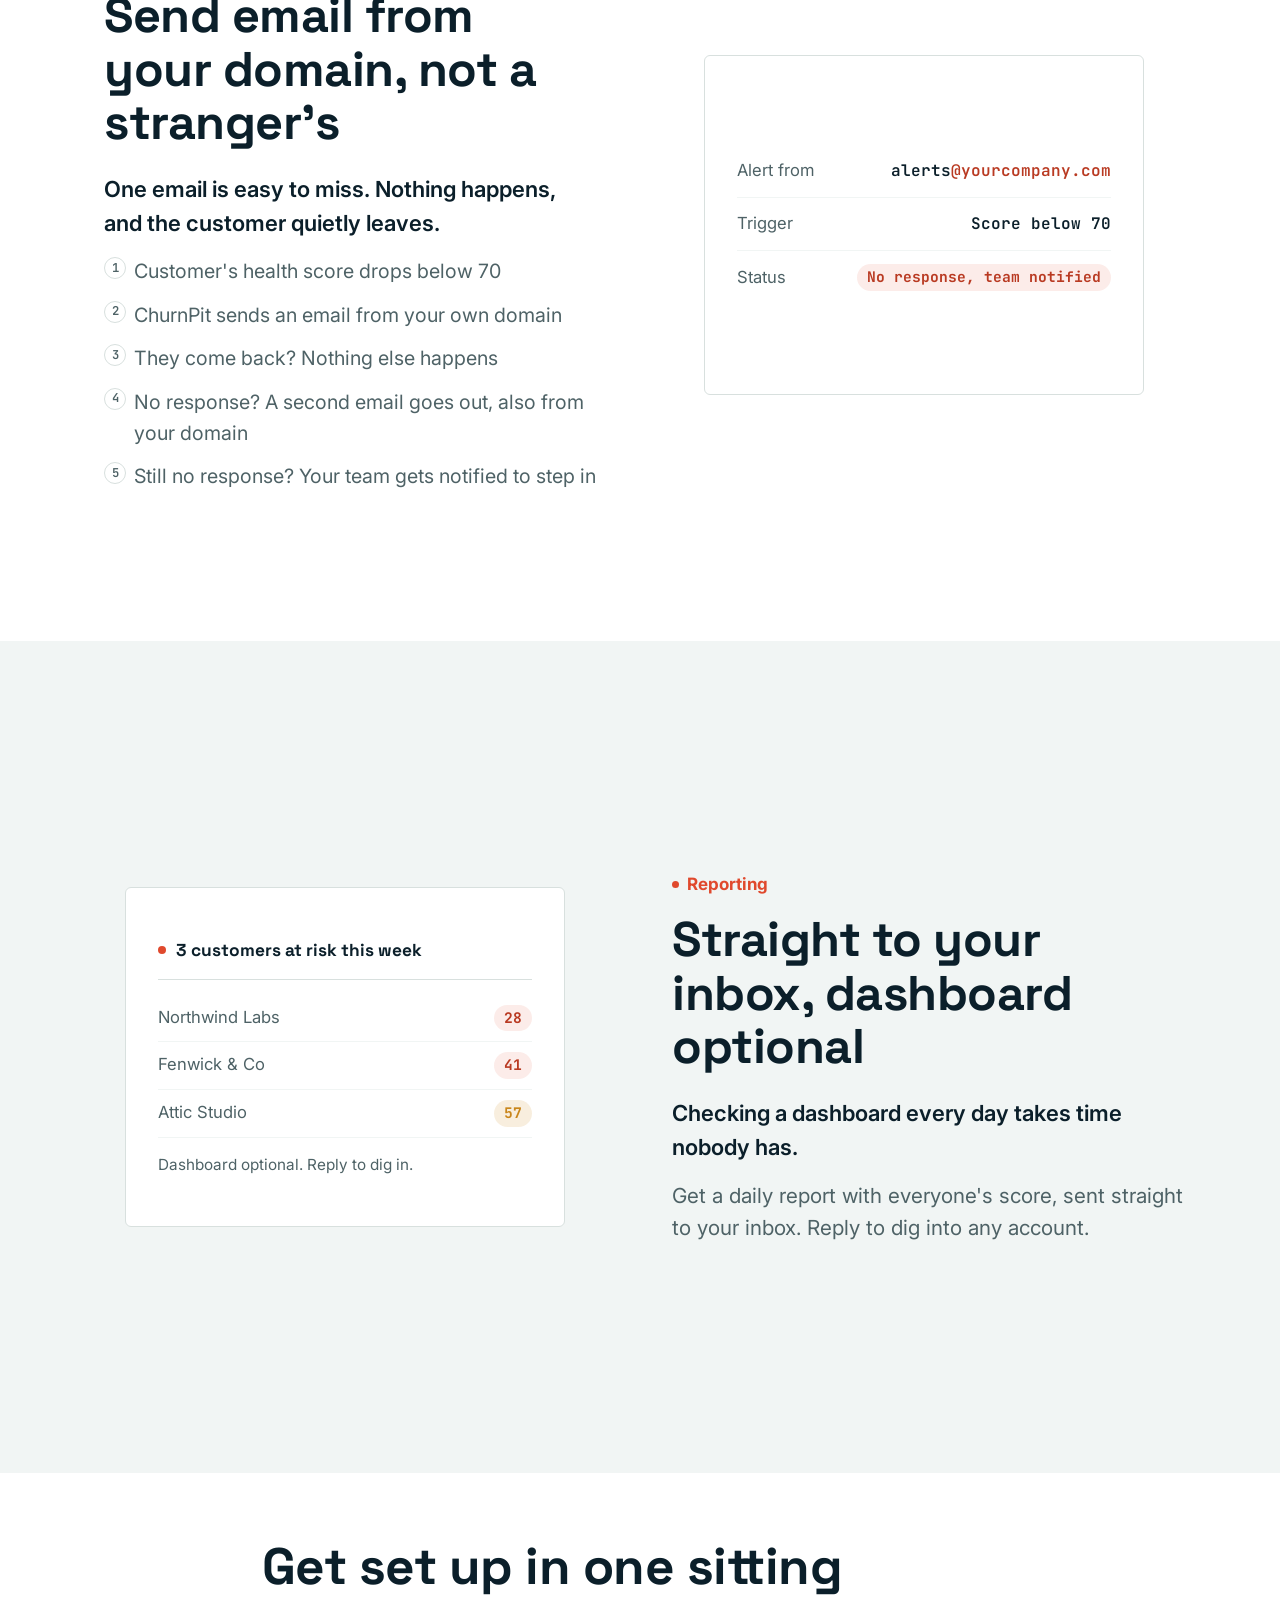
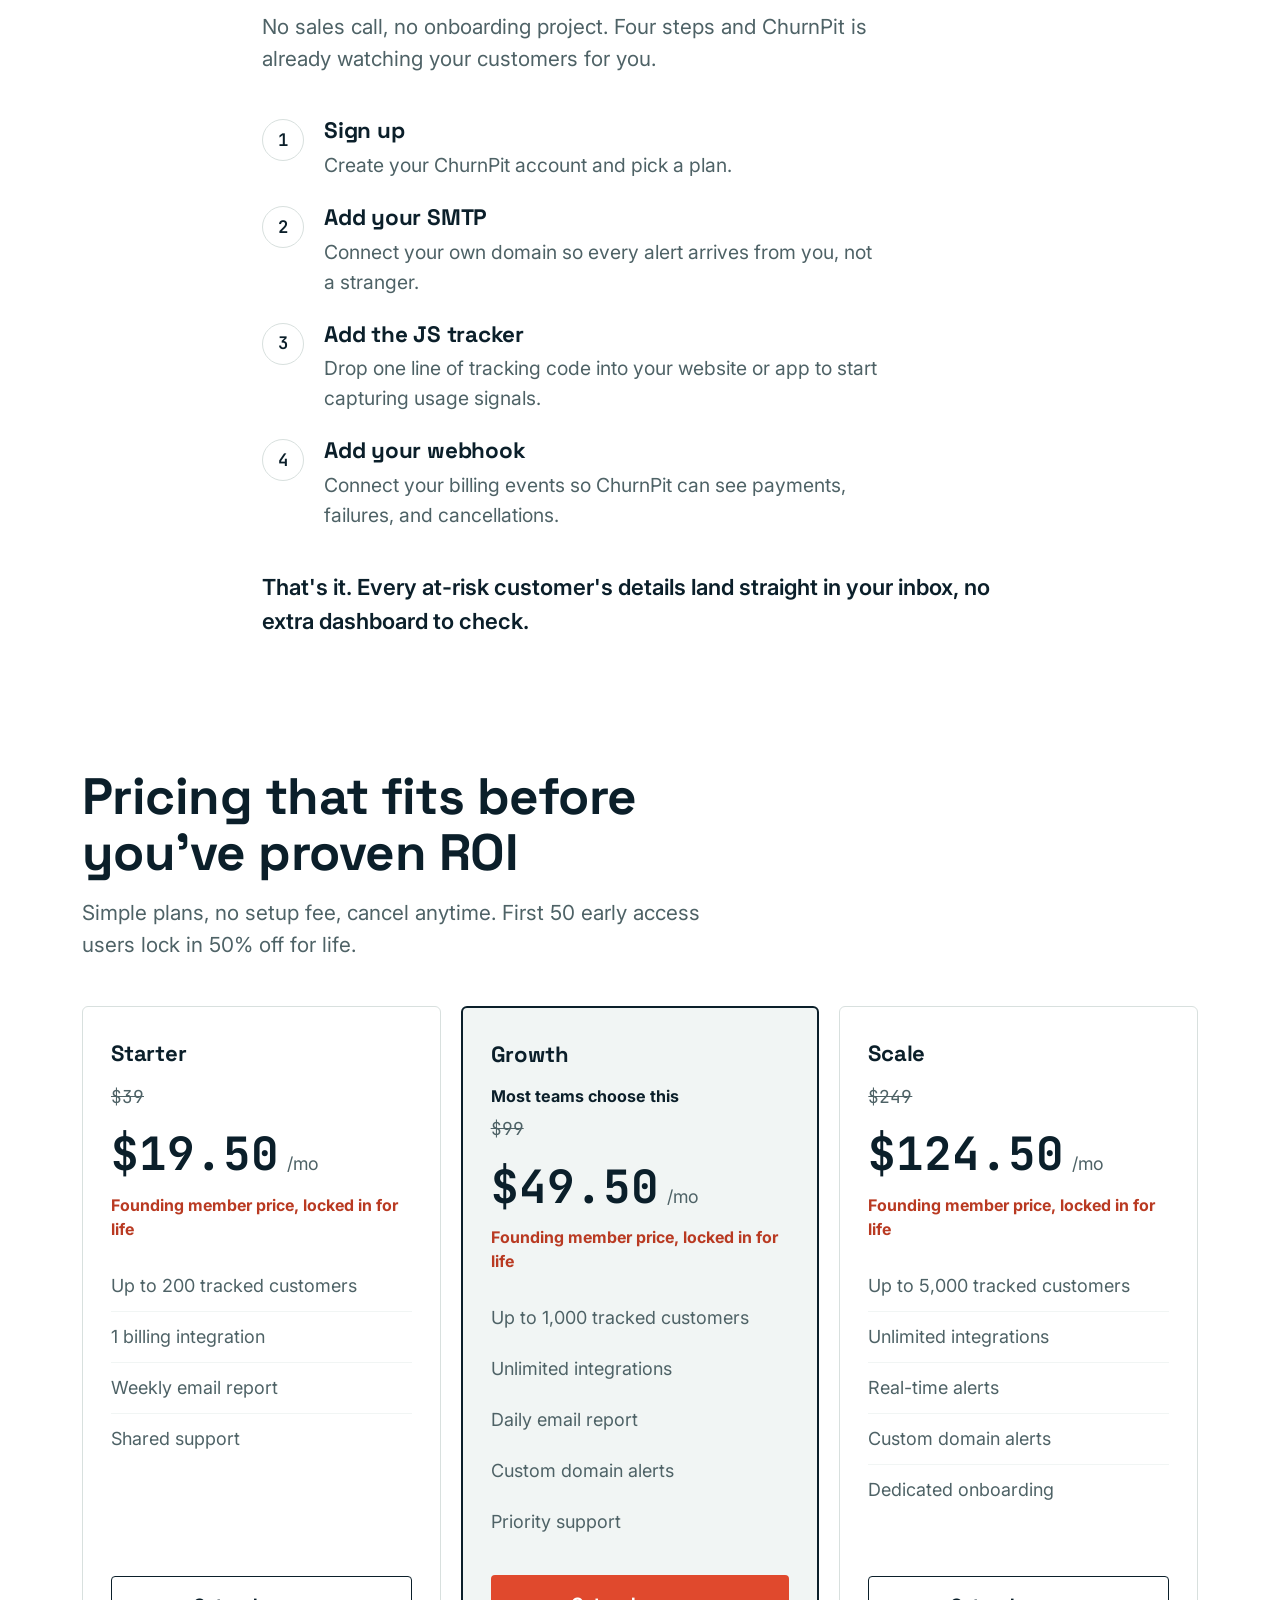
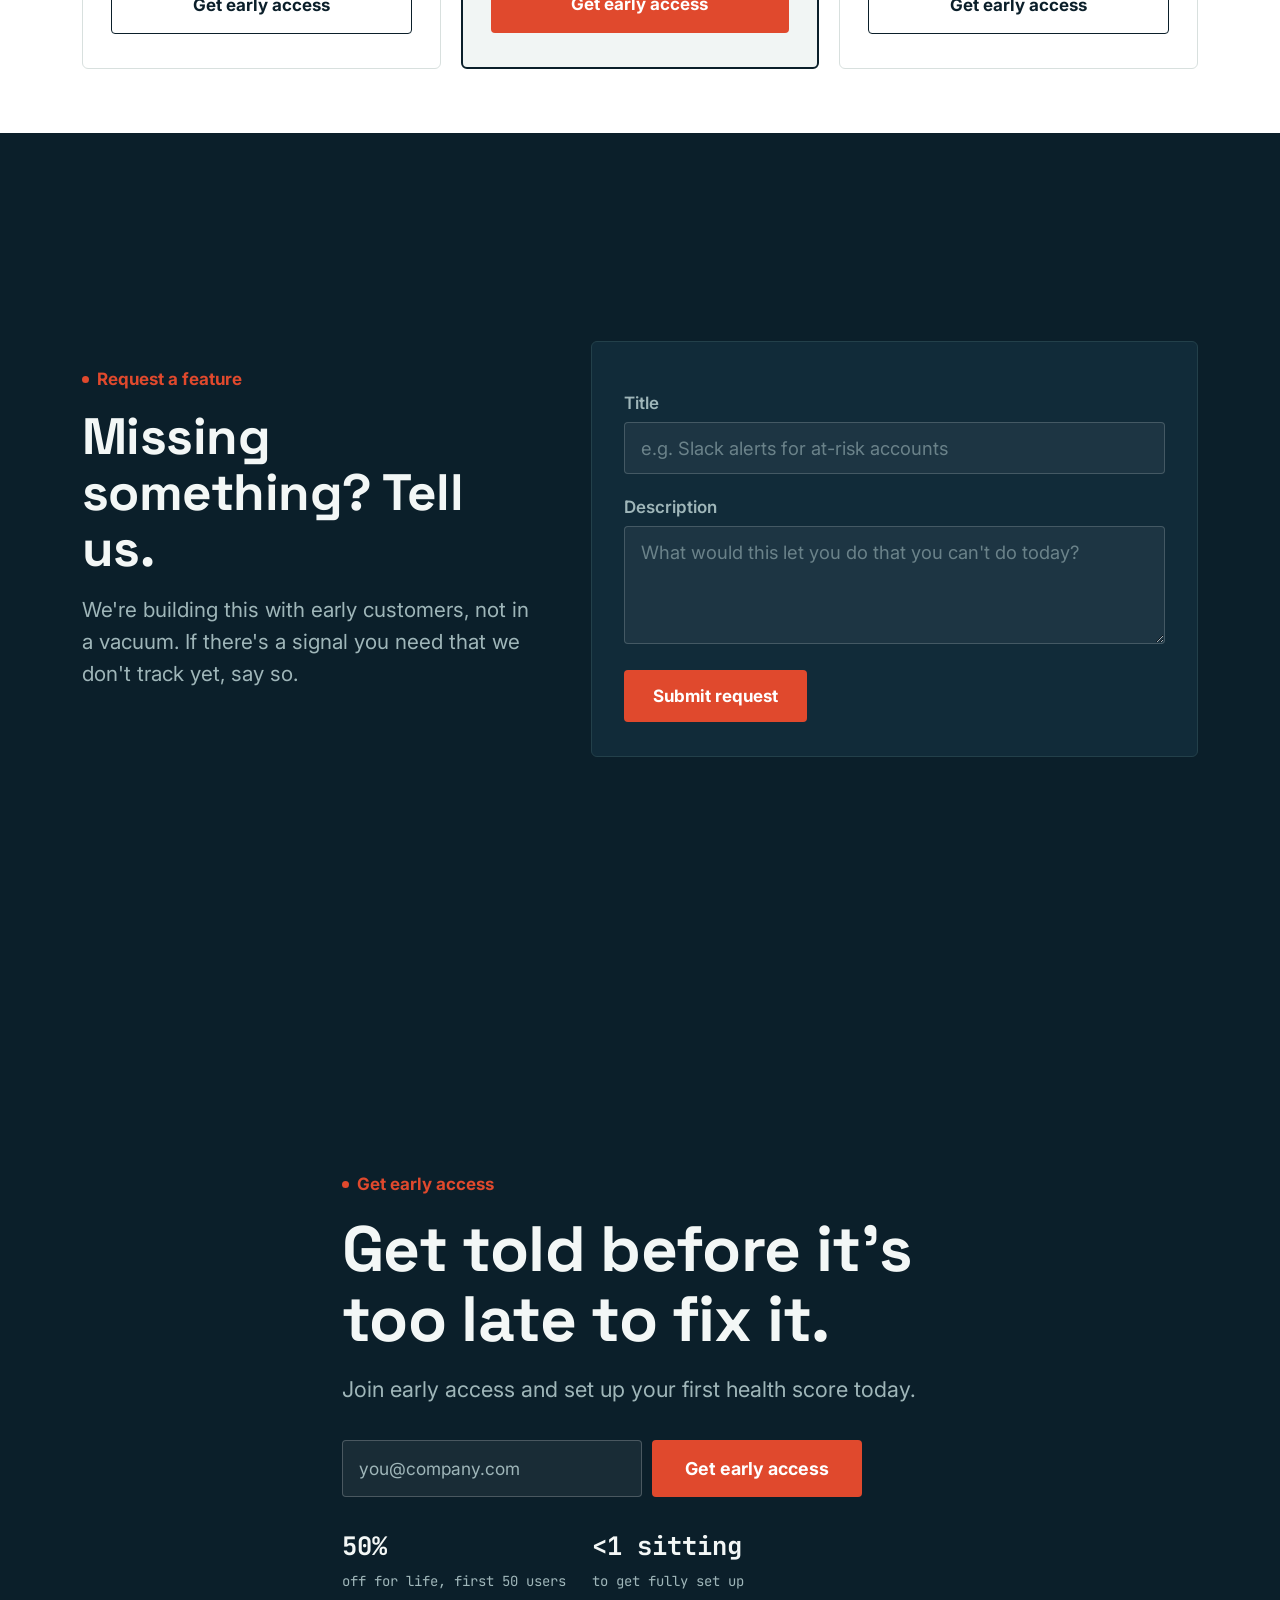
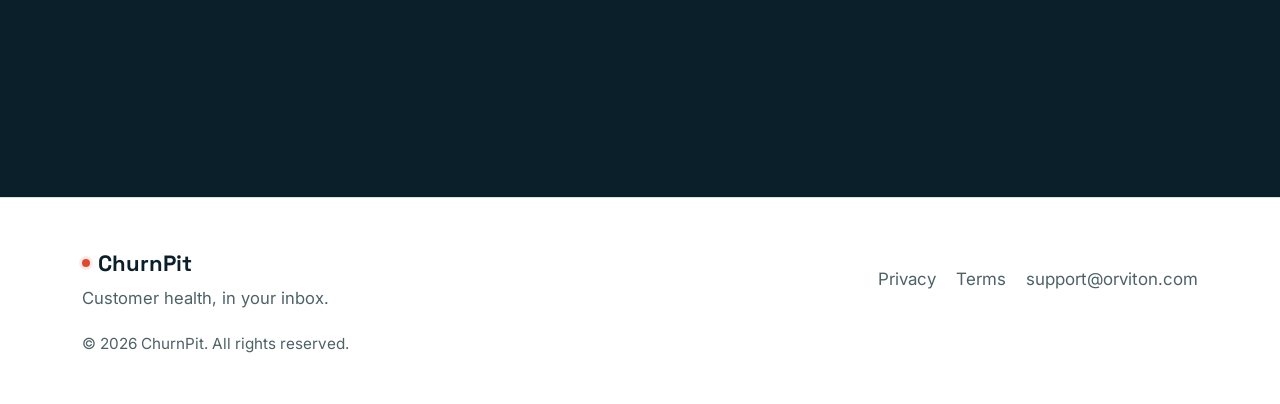
==== commit 2e08667d: "remove rating" ====
--- a/index.html
+++ b/index.html
@@ -120,7 +120,6 @@
           <a href="#features" class="btn btn-text">See how it works</a>
         </div>
 
-        <p class="hero-proof">Rated <span class="score">4.8/5</span> by early access customers</p>
       </div>
 
       <div class="hero-visual" aria-hidden="true">
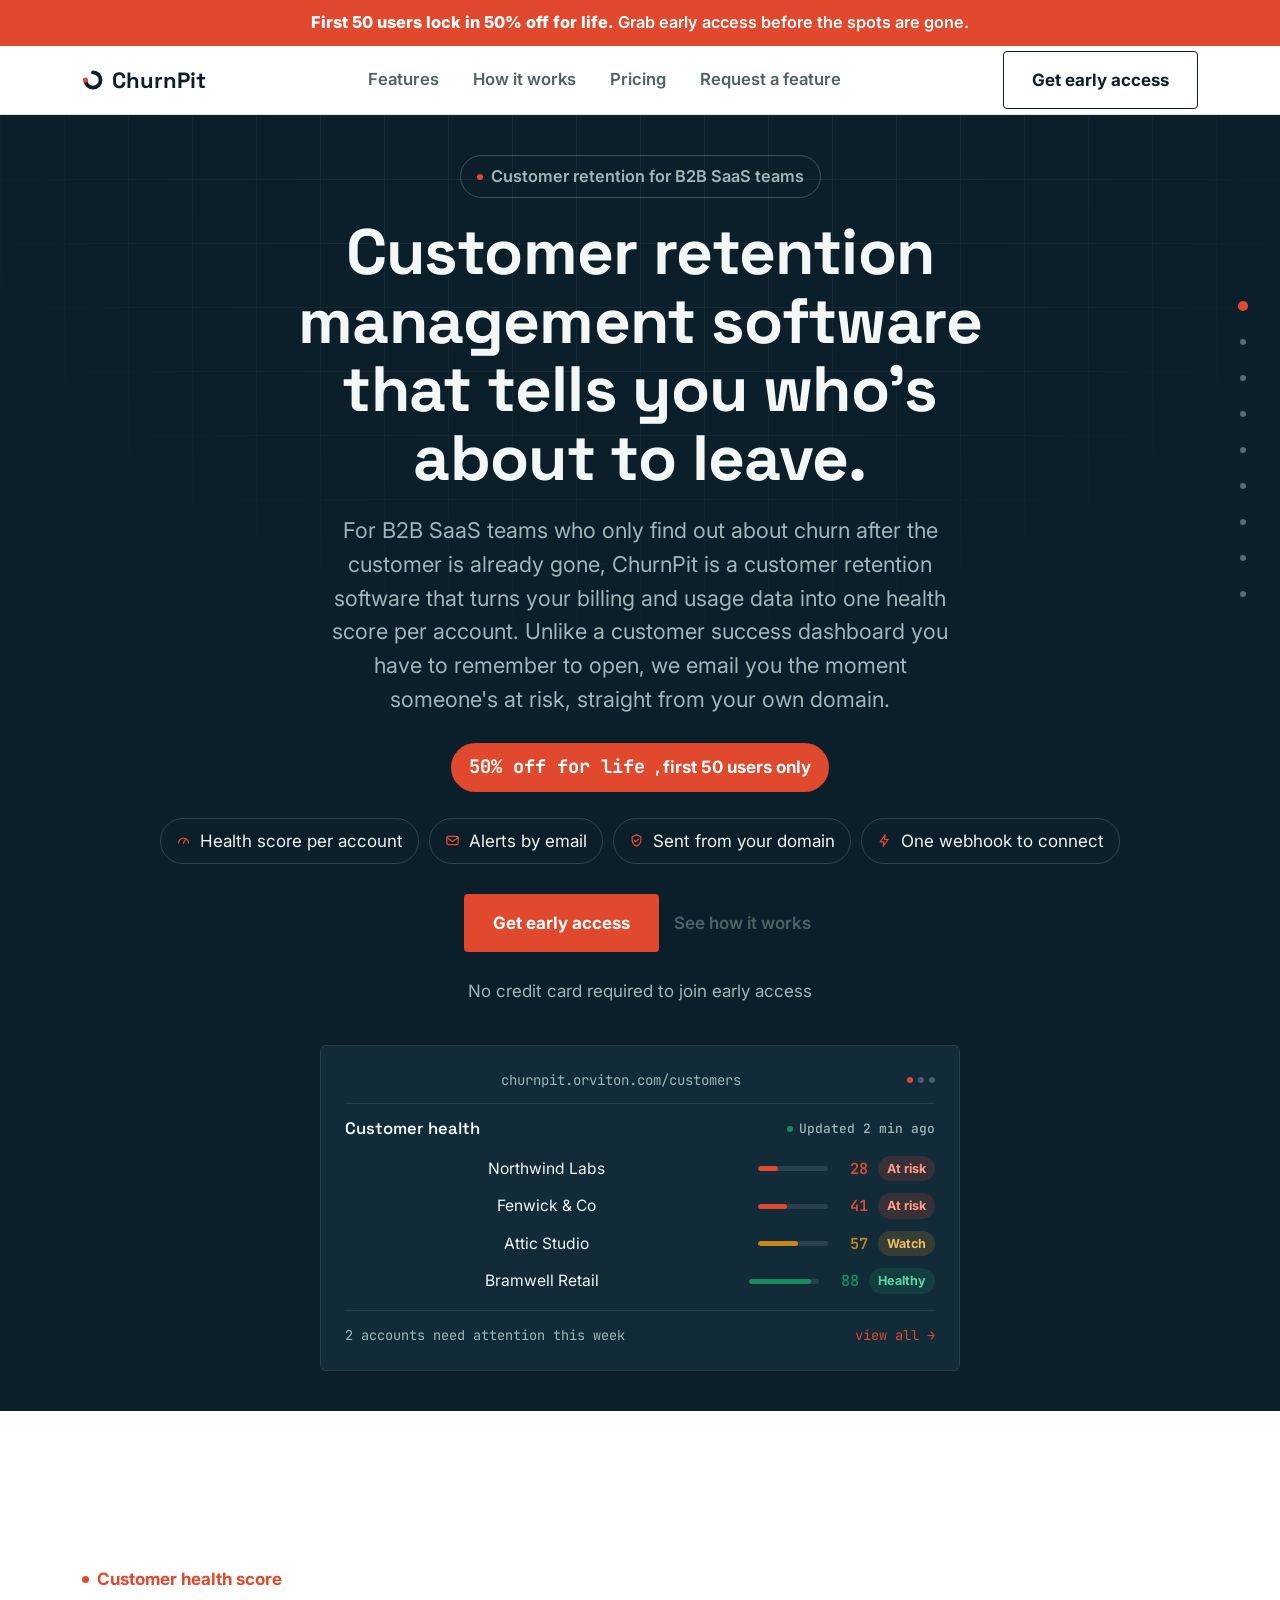
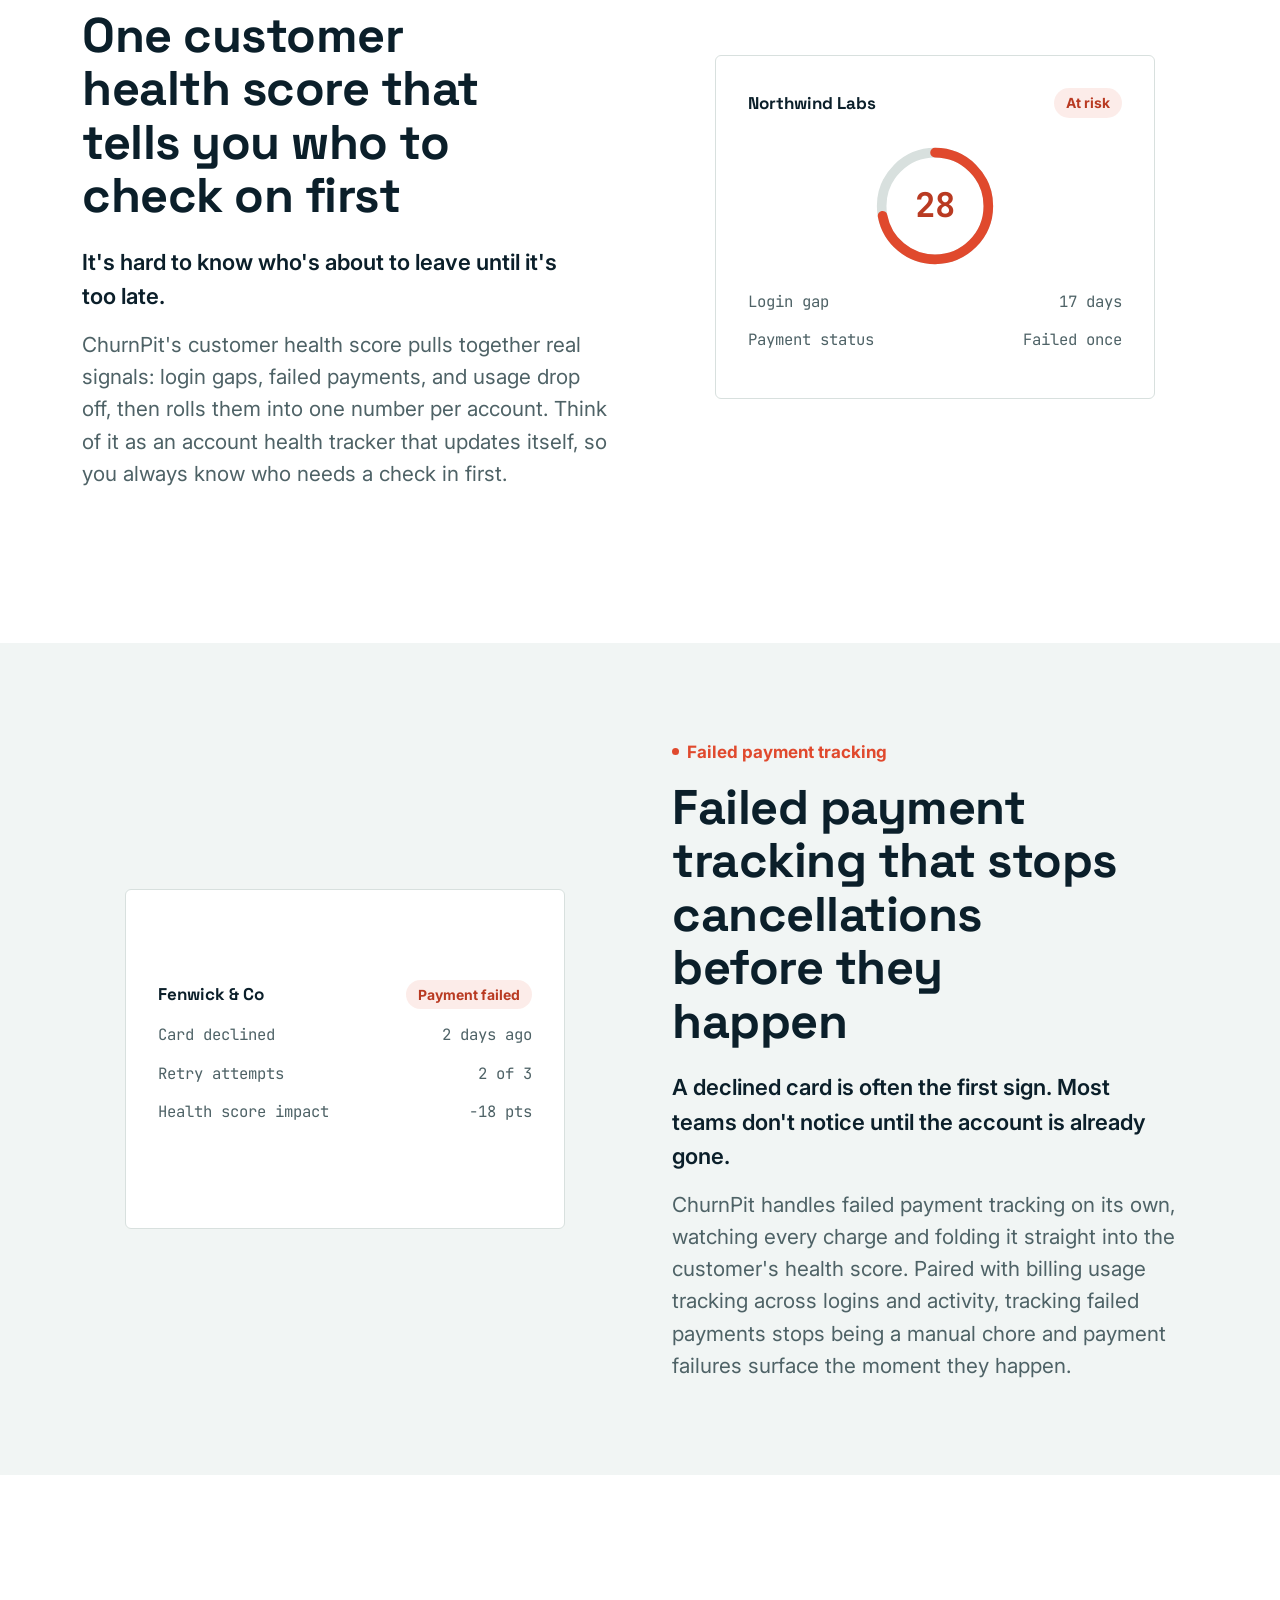
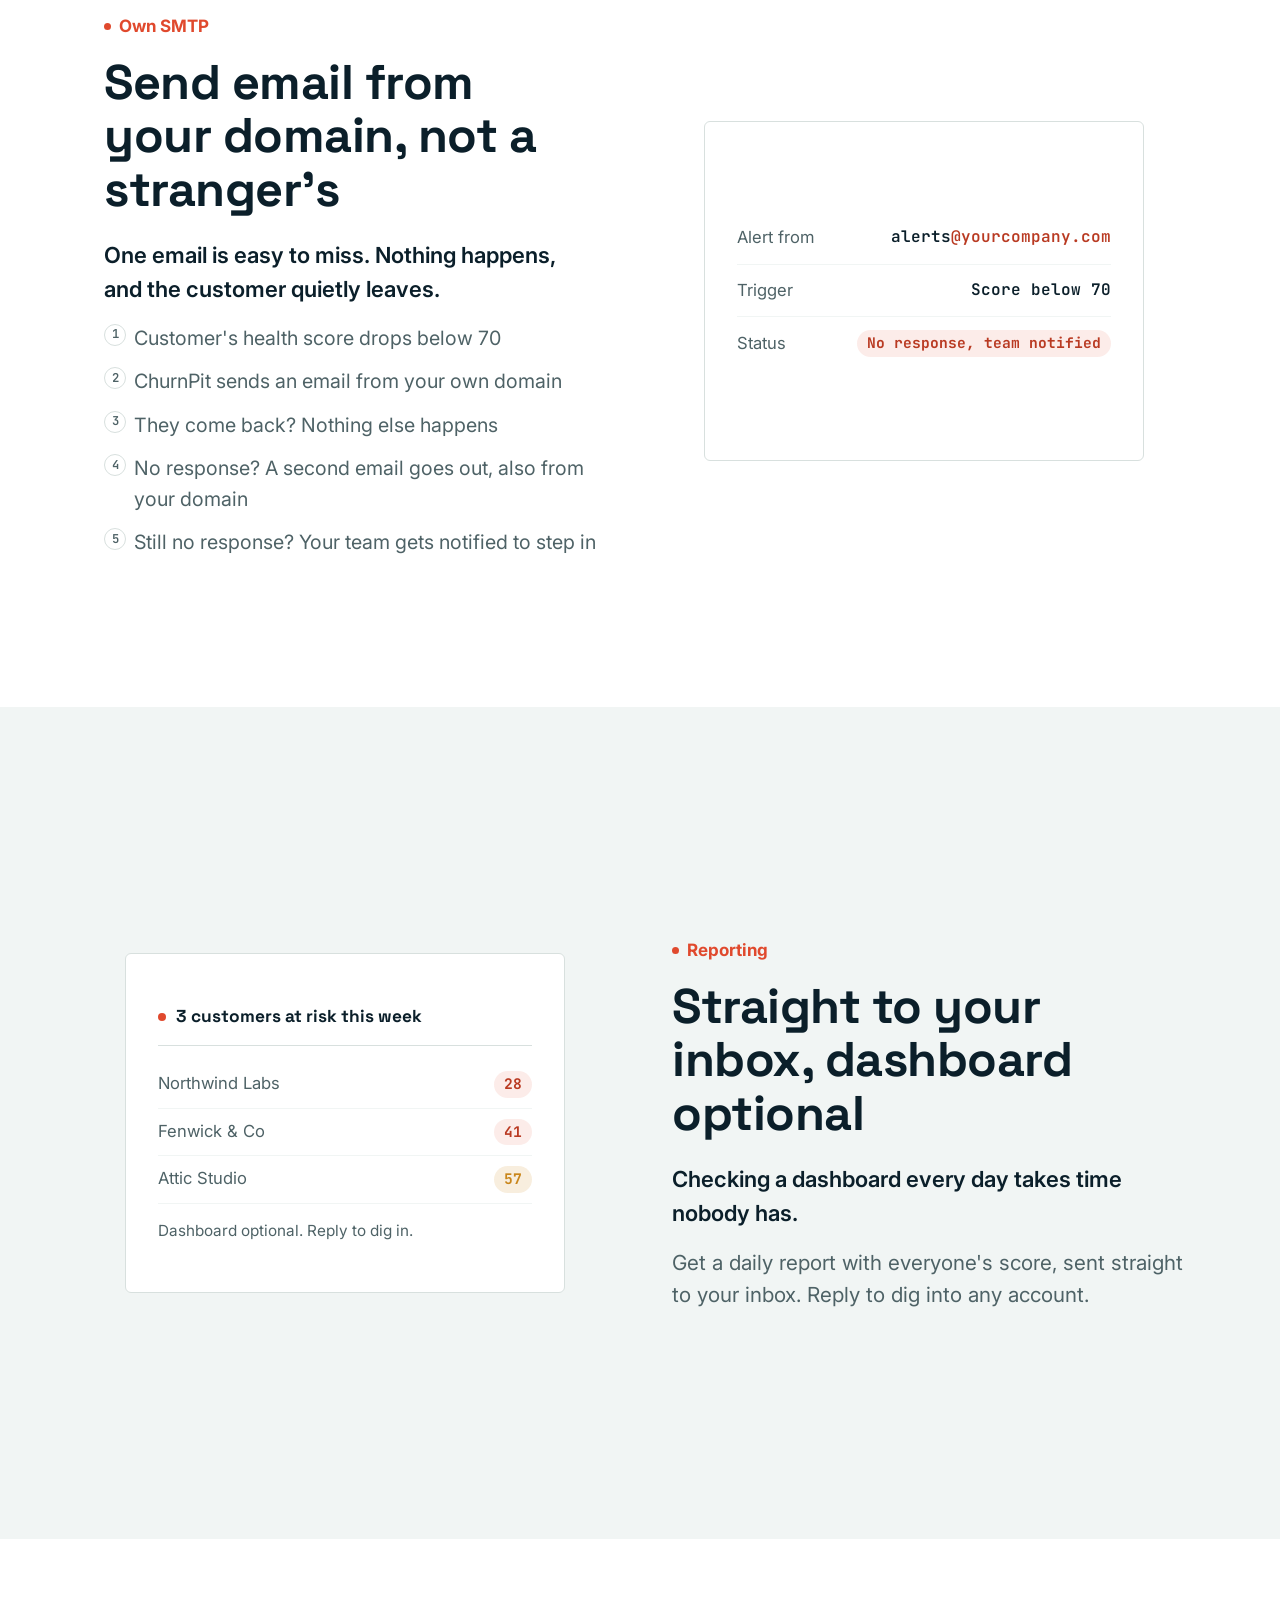
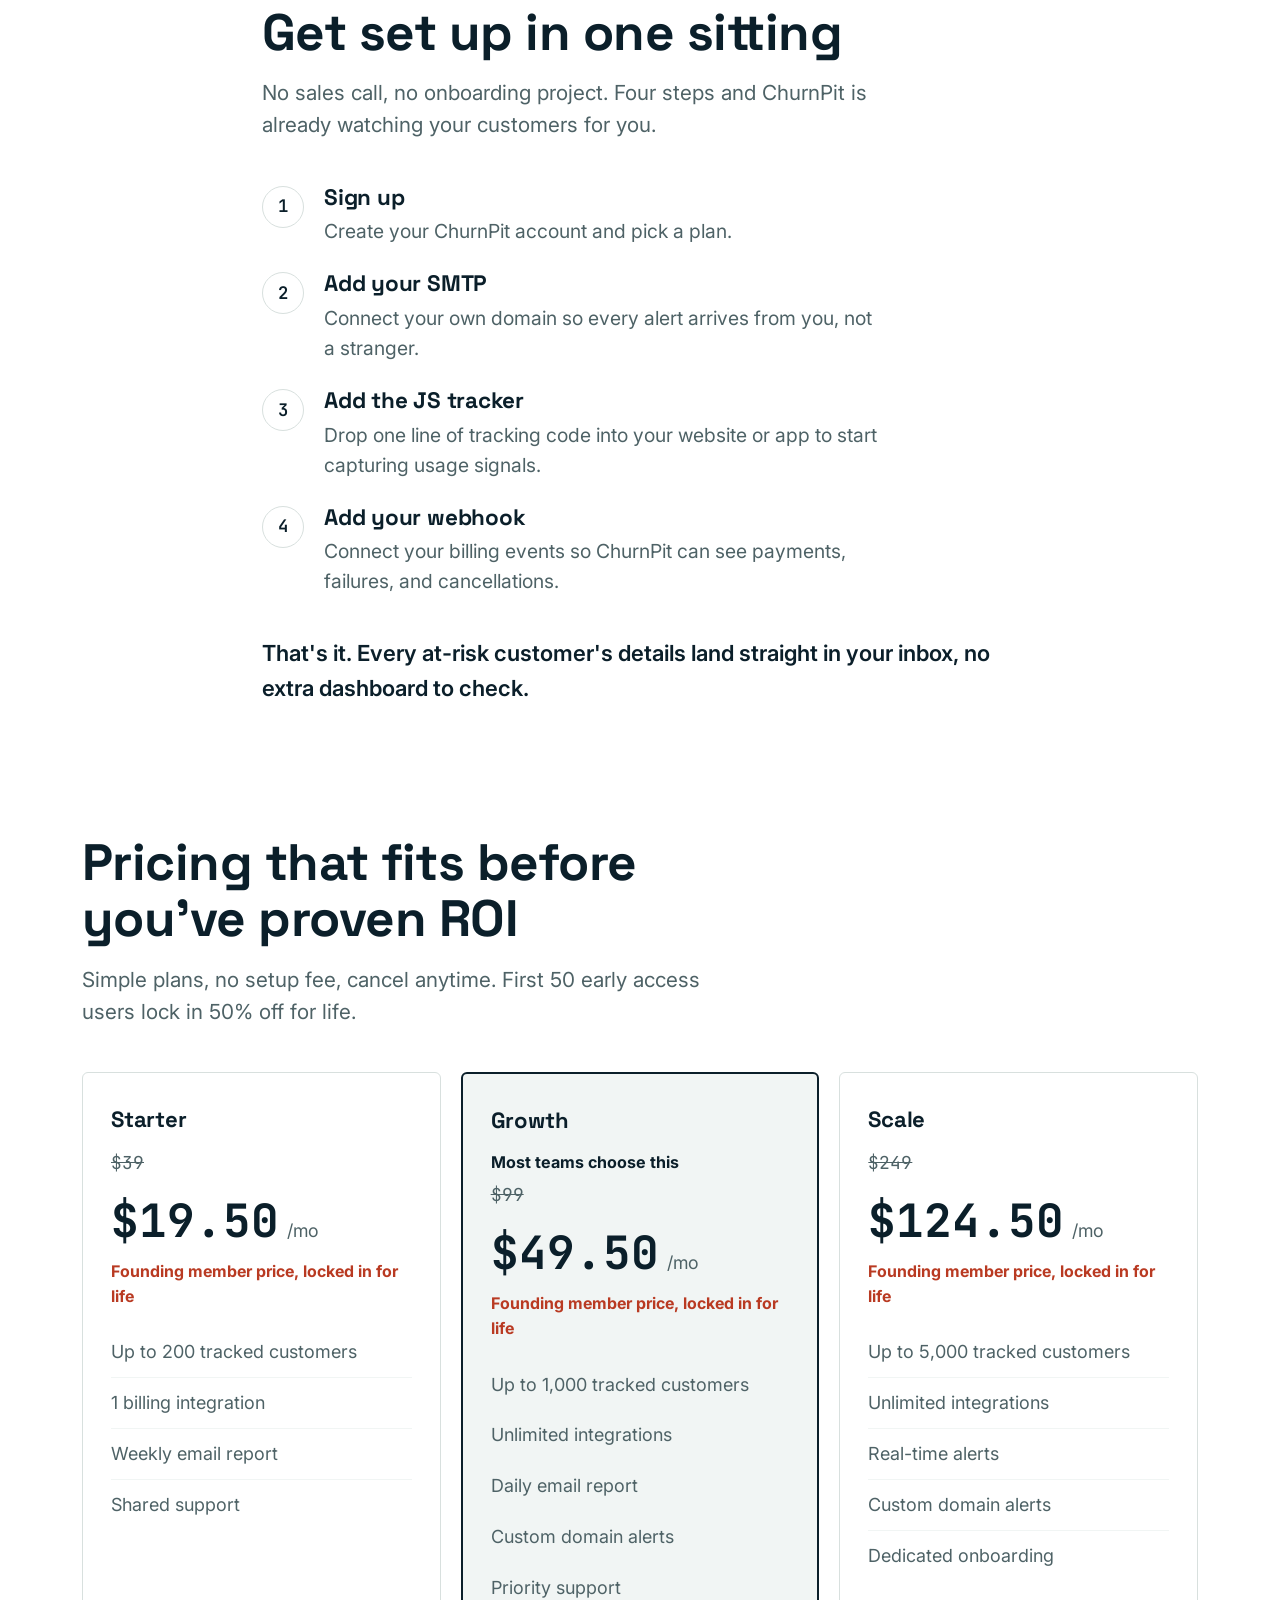
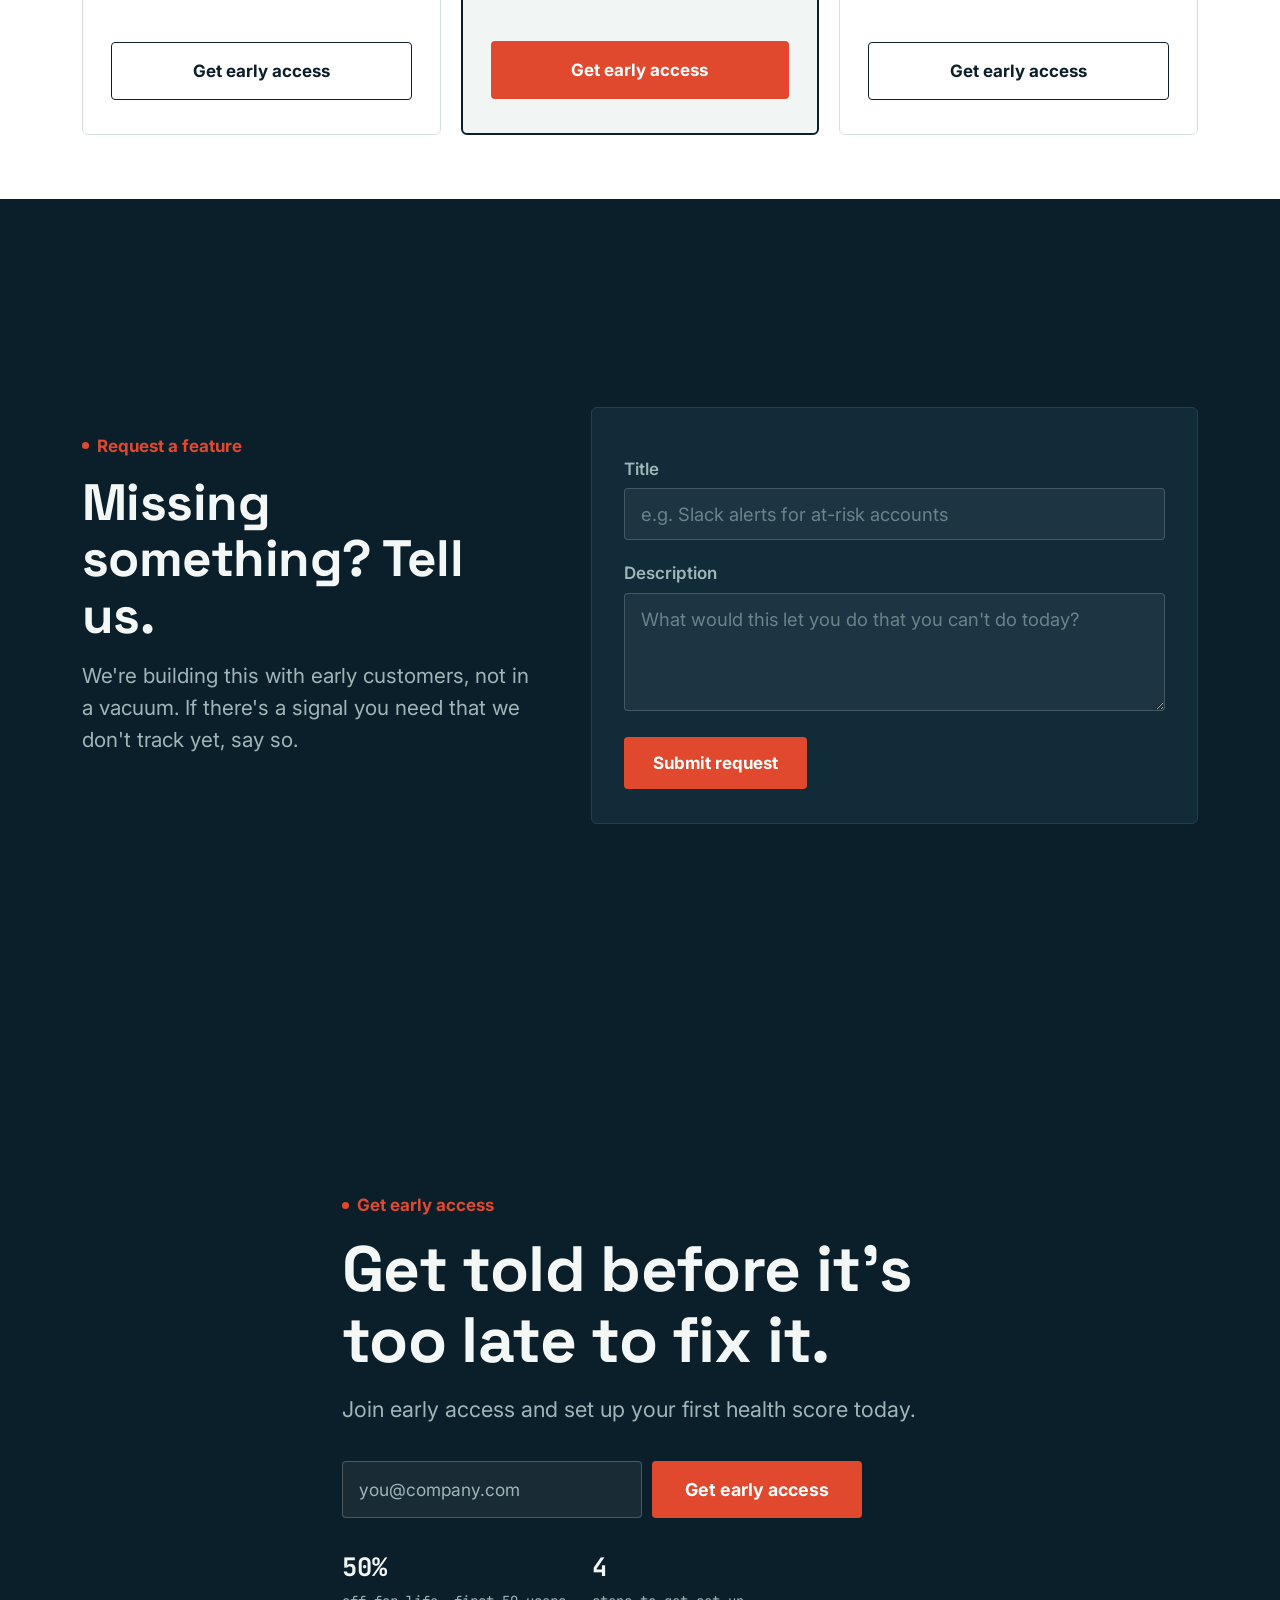
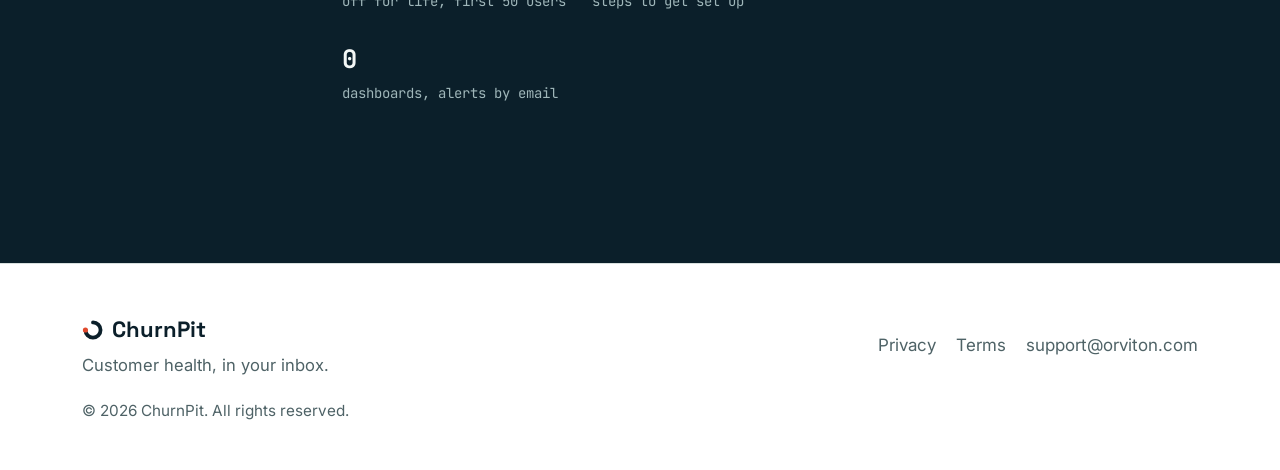
==== commit 721bcae6: "update icon" ====
--- a/index.html
+++ b/index.html
@@ -8,19 +8,21 @@
 <meta name="twitter:card" content="summary_large_image">
 <meta name="twitter:title" content="ChurnPit: Customer Retention Management Software">
 <meta name="twitter:description" content="Get a customer health score and account health tracker for every account, plus failed payment tracking and churn alerts sent from your own domain.">
-<meta name="twitter:image" content="#">
+<meta name="twitter:image" content="https://churnpit.orviton.com/og-image.png">
 <meta property="og:title" content="ChurnPit: Customer Retention Management Software">
 <meta property="og:description" content="Customer retention software with a customer health score for every account, failed payment tracking, and churn alerts sent from your own domain. No dashboard required.">
-<meta property="og:image" content="#">
+<meta property="og:image" content="https://churnpit.orviton.com/og-image.png">
+<meta property="og:image:width" content="1200">
+<meta property="og:image:height" content="630">
 <meta property="og:url" content="https://churnpit.orviton.com/">
 <meta property="og:type" content="website">
 <meta property="og:site_name" content="ChurnPit">
 <meta name="robots" content="index, follow">
 <meta name="theme-color" content="#0B1F2A">
 <link rel="canonical" href="https://churnpit.orviton.com/">
-<link rel="icon" type="image/png" sizes="32x32" href="/favicon-32.png">
-<link rel="icon" type="image/png" sizes="16x16" href="/favicon-16.png">
-<link rel="icon" type="image/png" sizes="180x180" href="/apple-touch-icon.png">
+<link rel="icon" type="image/png" sizes="32x32" href="favicon-32.png">
+<link rel="icon" type="image/png" sizes="16x16" href="favicon-16.png">
+<link rel="apple-touch-icon" sizes="180x180" href="apple-touch-icon.png">
 <link rel="preconnect" href="https://fonts.googleapis.com">
 <link rel="preconnect" href="https://fonts.gstatic.com" crossorigin>
 <link href="https://fonts.googleapis.com/css2?family=Inter:wght@400;500;600;700&family=Space+Grotesk:wght@500;600;700&family=JetBrains+Mono:wght@500;600;700&display=swap" rel="stylesheet">
@@ -38,7 +40,7 @@
     "@type": "Offer",
     "price": "19.50",
     "priceCurrency": "USD"
-  },
+  }
 }
 </script>
 
@@ -61,7 +63,10 @@
 
 <header class="site-header">
   <div class="wrap header-inner">
-    <span class="logo"><span class="logo-dot" aria-hidden="true"></span>ChurnPit</span>
+    <span class="logo"><svg class="logo-icon" viewBox="0 0 64 64" aria-hidden="true">
+        <path class="logo-icon-ring" d="M32,10 A22,22 0 1 1 10,32" fill="none" stroke-width="11" stroke-linecap="round" />
+        <circle class="logo-icon-dot" cx="10" cy="32" r="7.5" />
+      </svg>ChurnPit</span>
     <nav class="header-nav">
       <a href="#features">Features</a>
       <a href="#how-it-works">How it works</a>
@@ -120,6 +125,7 @@
           <a href="#features" class="btn btn-text">See how it works</a>
         </div>
 
+        <p class="hero-proof">No credit card required to join early access</p>
       </div>
 
       <div class="hero-visual" aria-hidden="true">
@@ -379,7 +385,8 @@
       <p class="form-msg" id="waitlist-form-msg"></p>
       <div class="final-cta-meta">
         <div><span class="n">50%</span><span class="l">off for life, first 50 users</span></div>
-        <div><span class="n">&lt;1 sitting</span><span class="l">to get fully set up</span></div>
+        <div><span class="n">4</span><span class="l">steps to get set up</span></div>
+        <div><span class="n">0</span><span class="l">dashboards, alerts by email</span></div>
       </div>
     </div>
   </section>
@@ -389,7 +396,10 @@
 <footer class="site-footer">
   <div class="wrap footer-inner">
     <div>
-      <span class="logo"><span class="logo-dot" aria-hidden="true"></span>ChurnPit</span>
+      <span class="logo"><svg class="logo-icon" viewBox="0 0 64 64" aria-hidden="true">
+        <path class="logo-icon-ring" d="M32,10 A22,22 0 1 1 10,32" fill="none" stroke-width="11" stroke-linecap="round" />
+        <circle class="logo-icon-dot" cx="10" cy="32" r="7.5" />
+      </svg>ChurnPit</span>
       <p class="footer-tagline">Customer health, in your inbox.</p>
     </div>
     <div class="footer-links">
--- a/style.css
+++ b/style.css
@@ -189,13 +189,14 @@
   flex: none;
   white-space: nowrap;
 }
-.logo-dot {
-  width: 8px;
-  height: 8px;
-  border-radius: 50%;
-  background: var(--signal);
-  box-shadow: 0 0 0 3px var(--signal-tint);
-}
+.logo-icon {
+  width: 22px;
+  height: 22px;
+  flex: none;
+}
+.logo-icon-ring { stroke: var(--ink); }
+.logo-icon-dot { fill: var(--signal); }
+.section-on-ink .logo-icon-ring { stroke: var(--text-on-ink); }
 
 .header-nav {
   display: flex;
@@ -428,11 +429,6 @@
   color: var(--text-on-ink-muted);
   font-size: 1rem;
   margin-bottom: 40px;
-}
-.hero-proof .score {
-  font-family: var(--font-mono);
-  color: var(--text-on-ink);
-  font-weight: 600;
 }
 
 /* --- hero monitor panel --- */
@@ -1015,7 +1011,7 @@
 @media (max-width: 480px) {
   .header-inner .btn { padding: 9px 14px; font-size: 0.86rem; }
   .logo { font-size: 1.12rem; }
-  .logo-dot { width: 6px; height: 6px; }
+  .logo-icon { width: 19px; height: 19px; }
 }
 
 @media (max-width: 900px) {
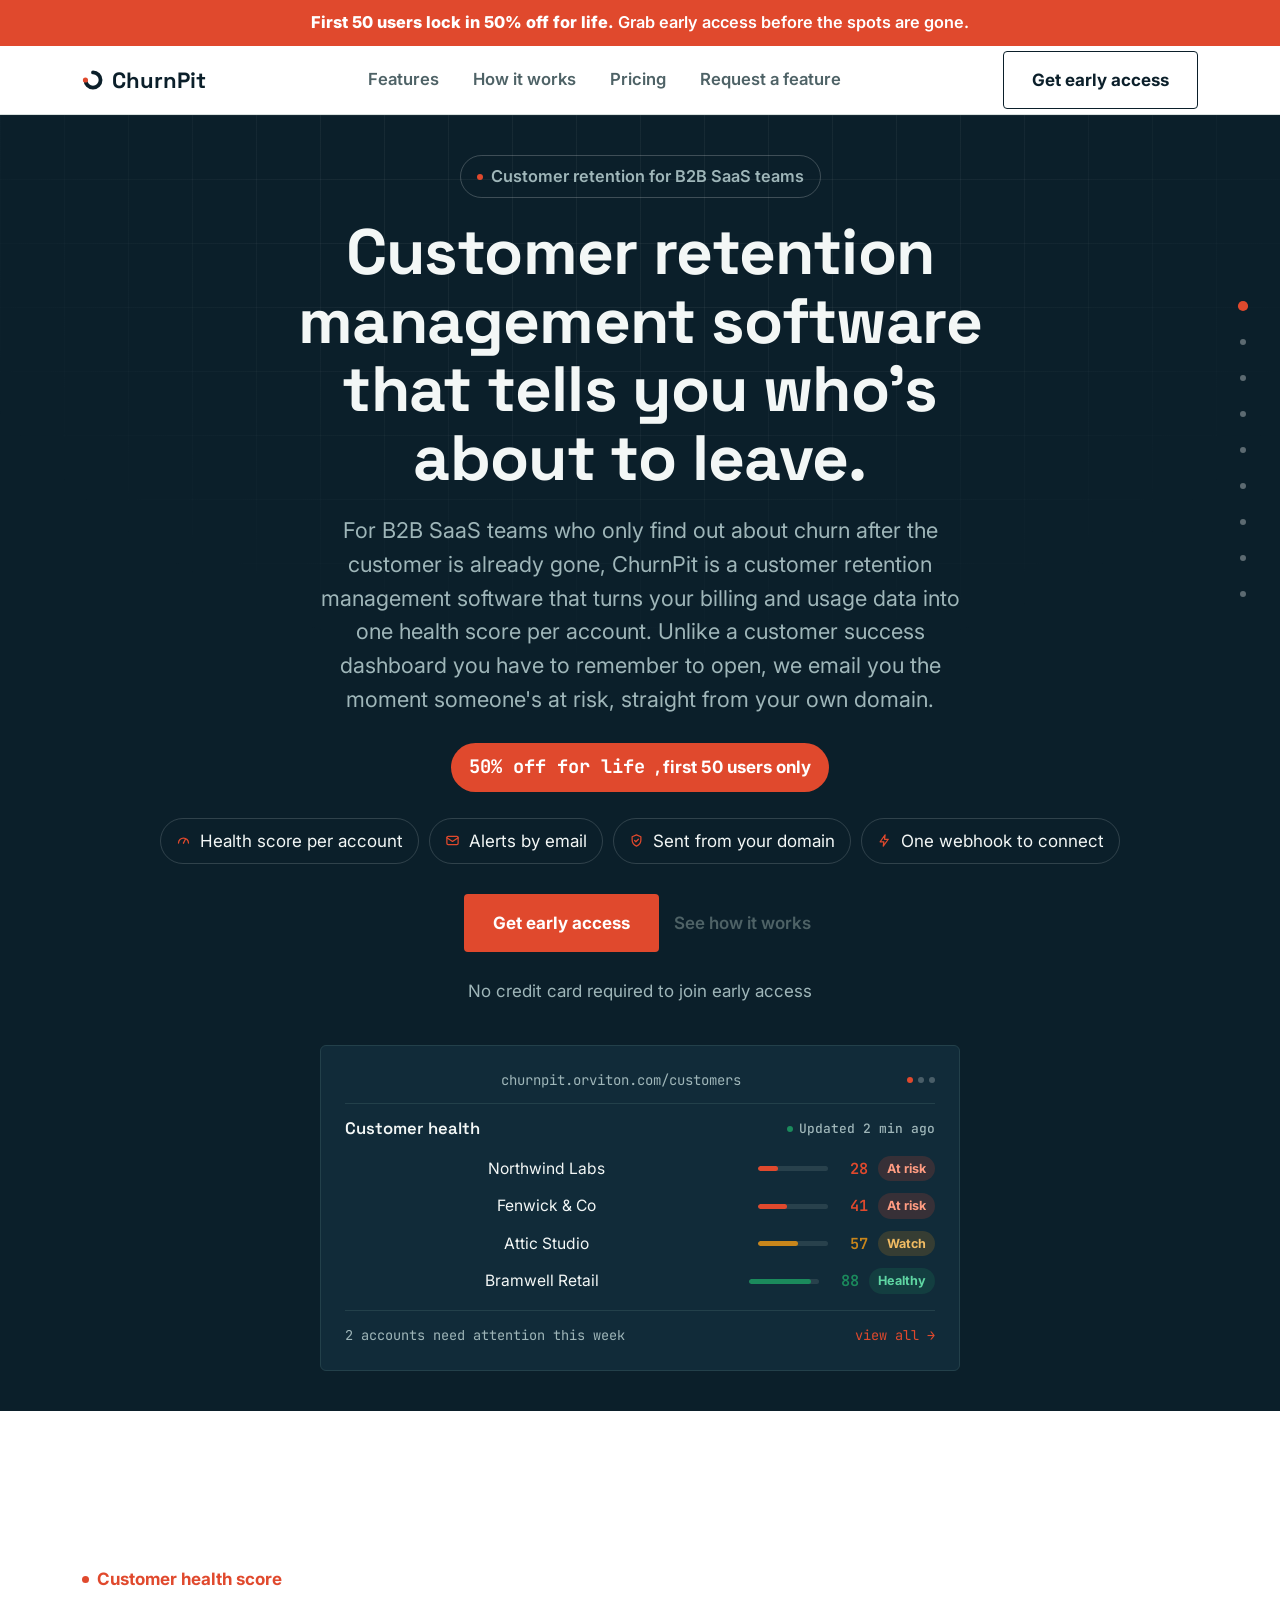
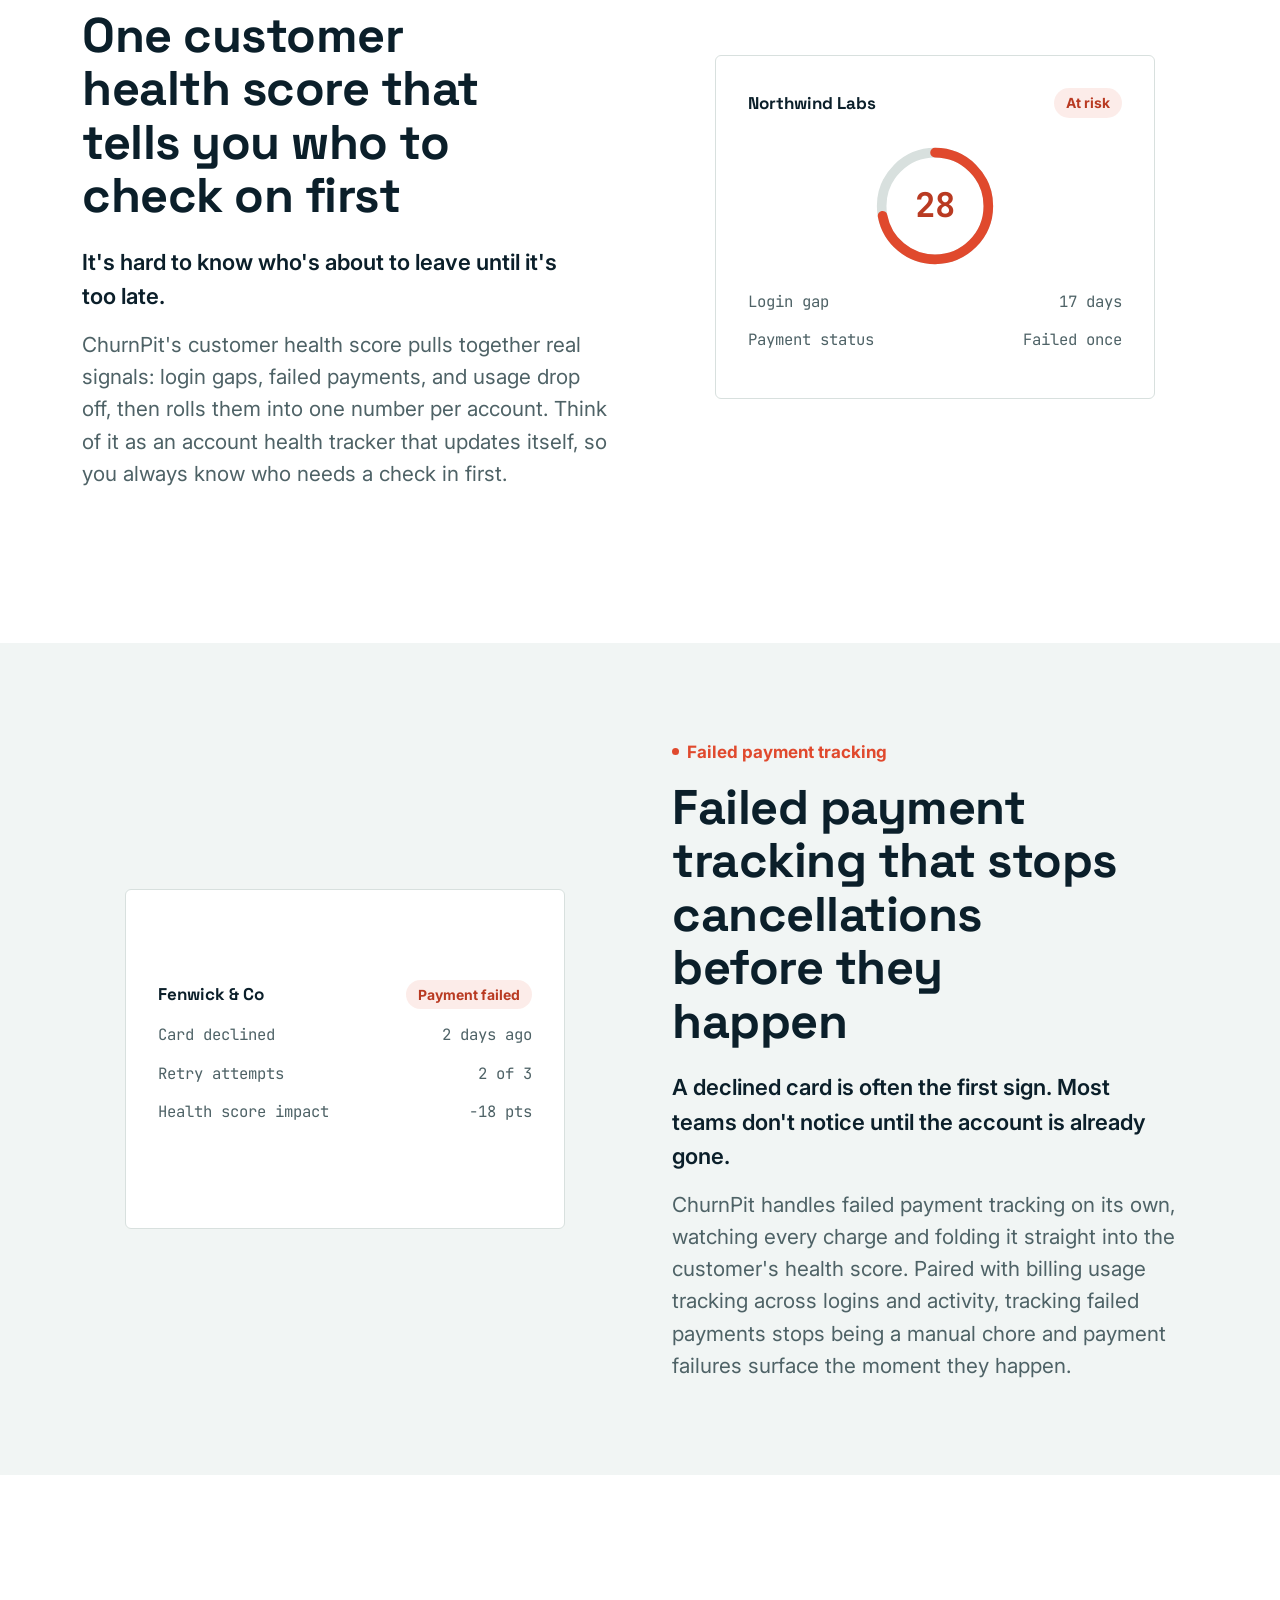
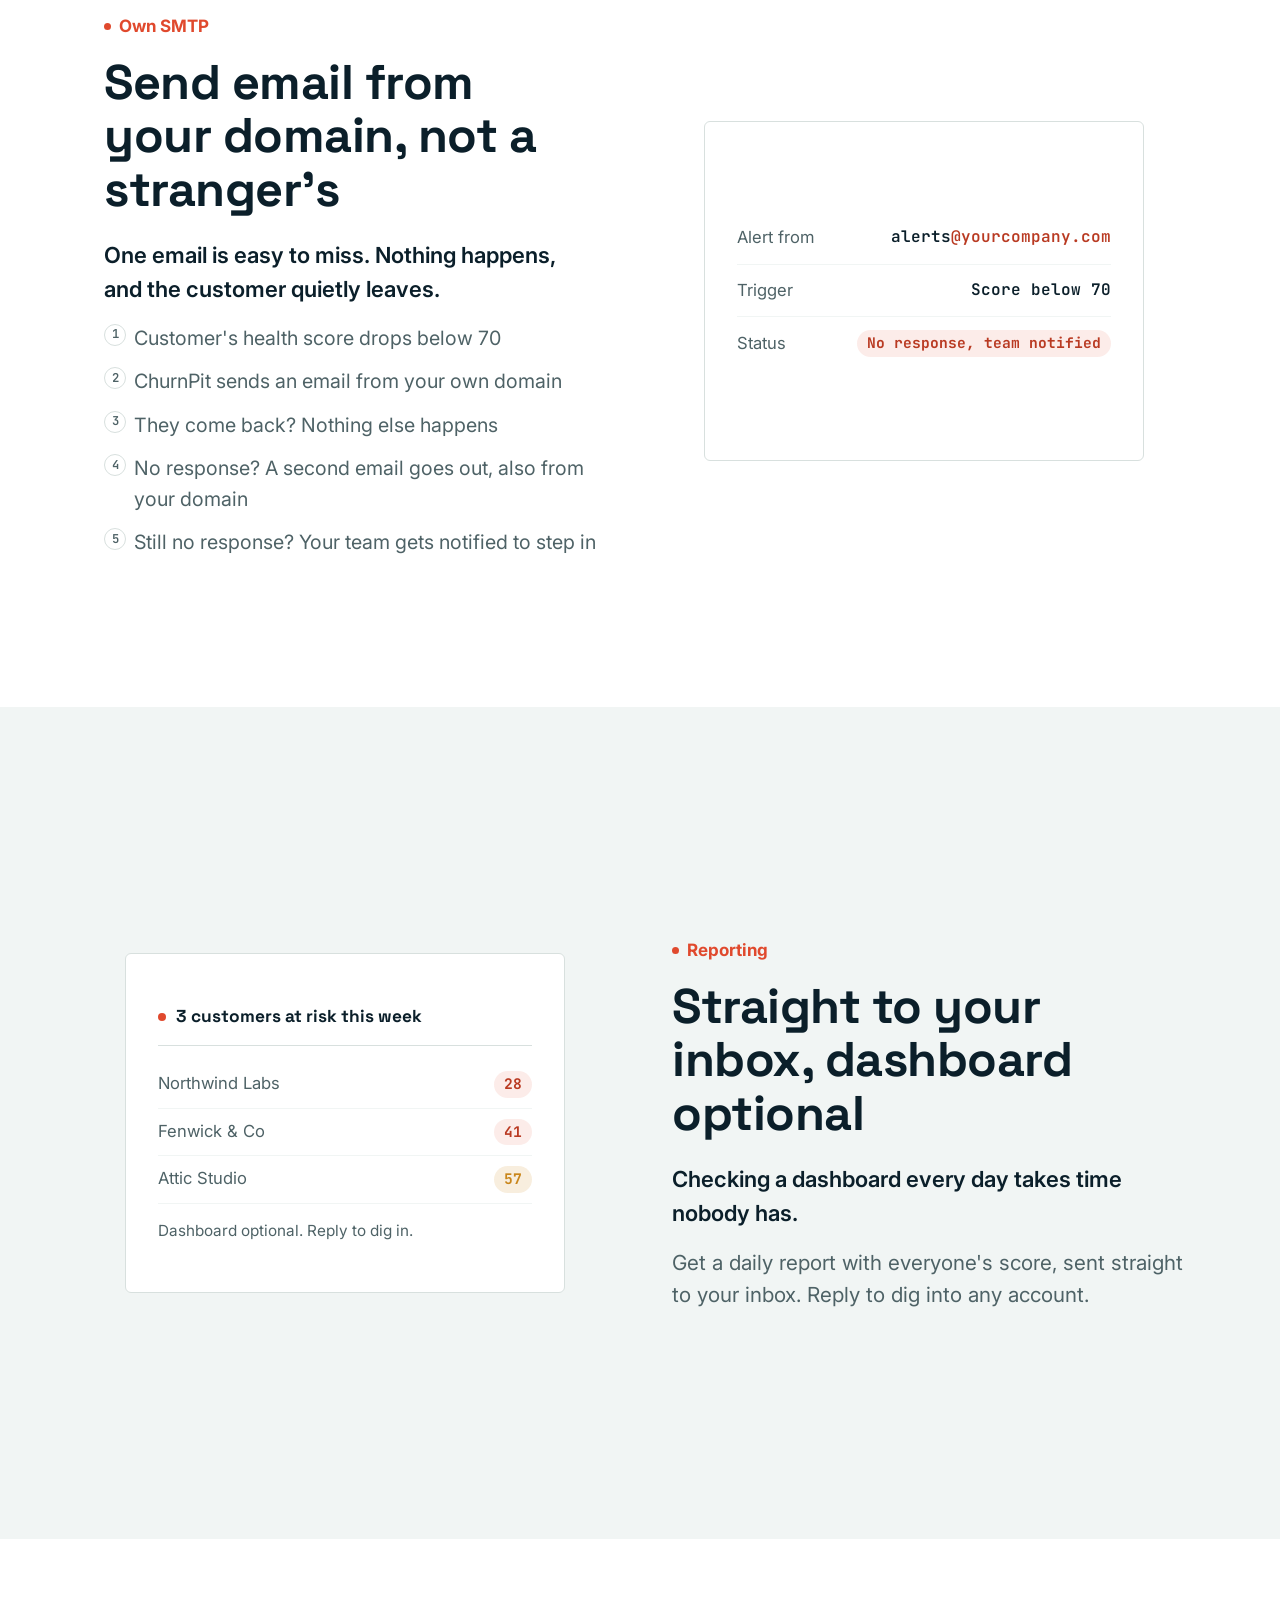
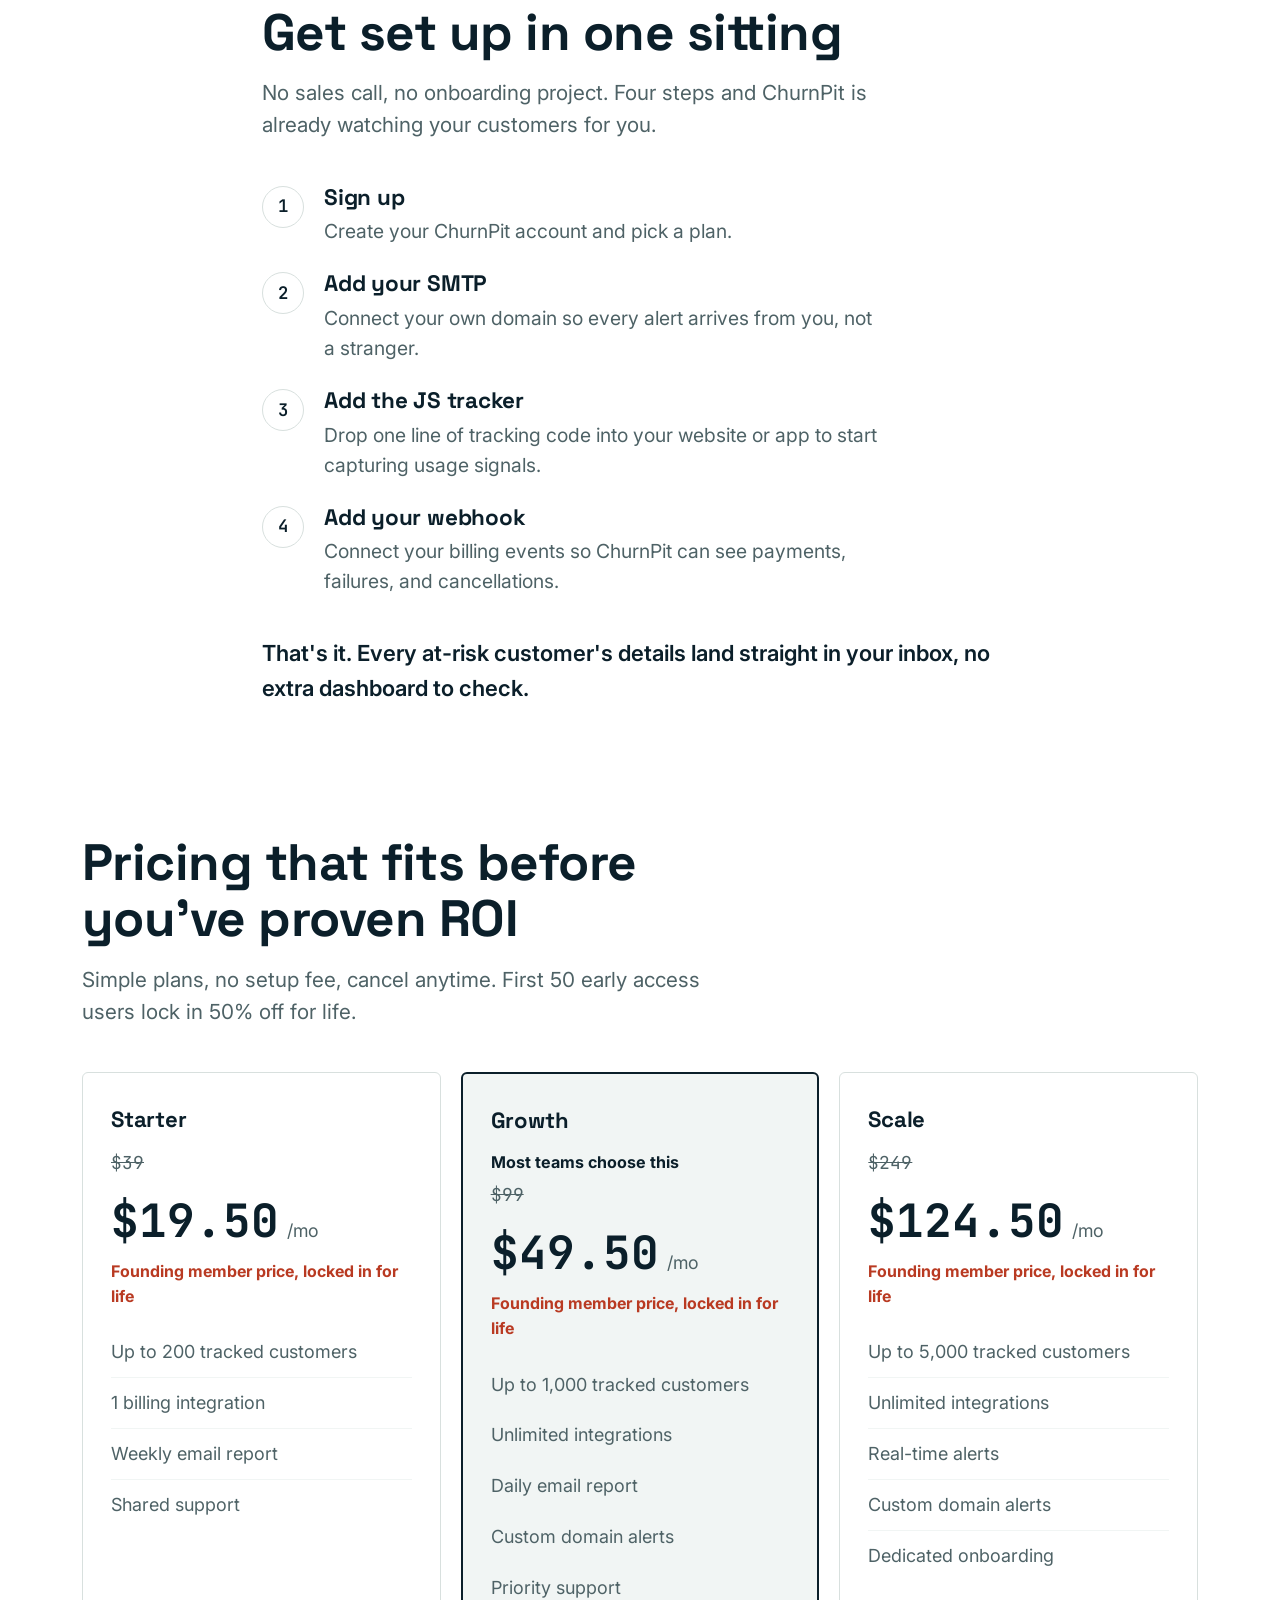
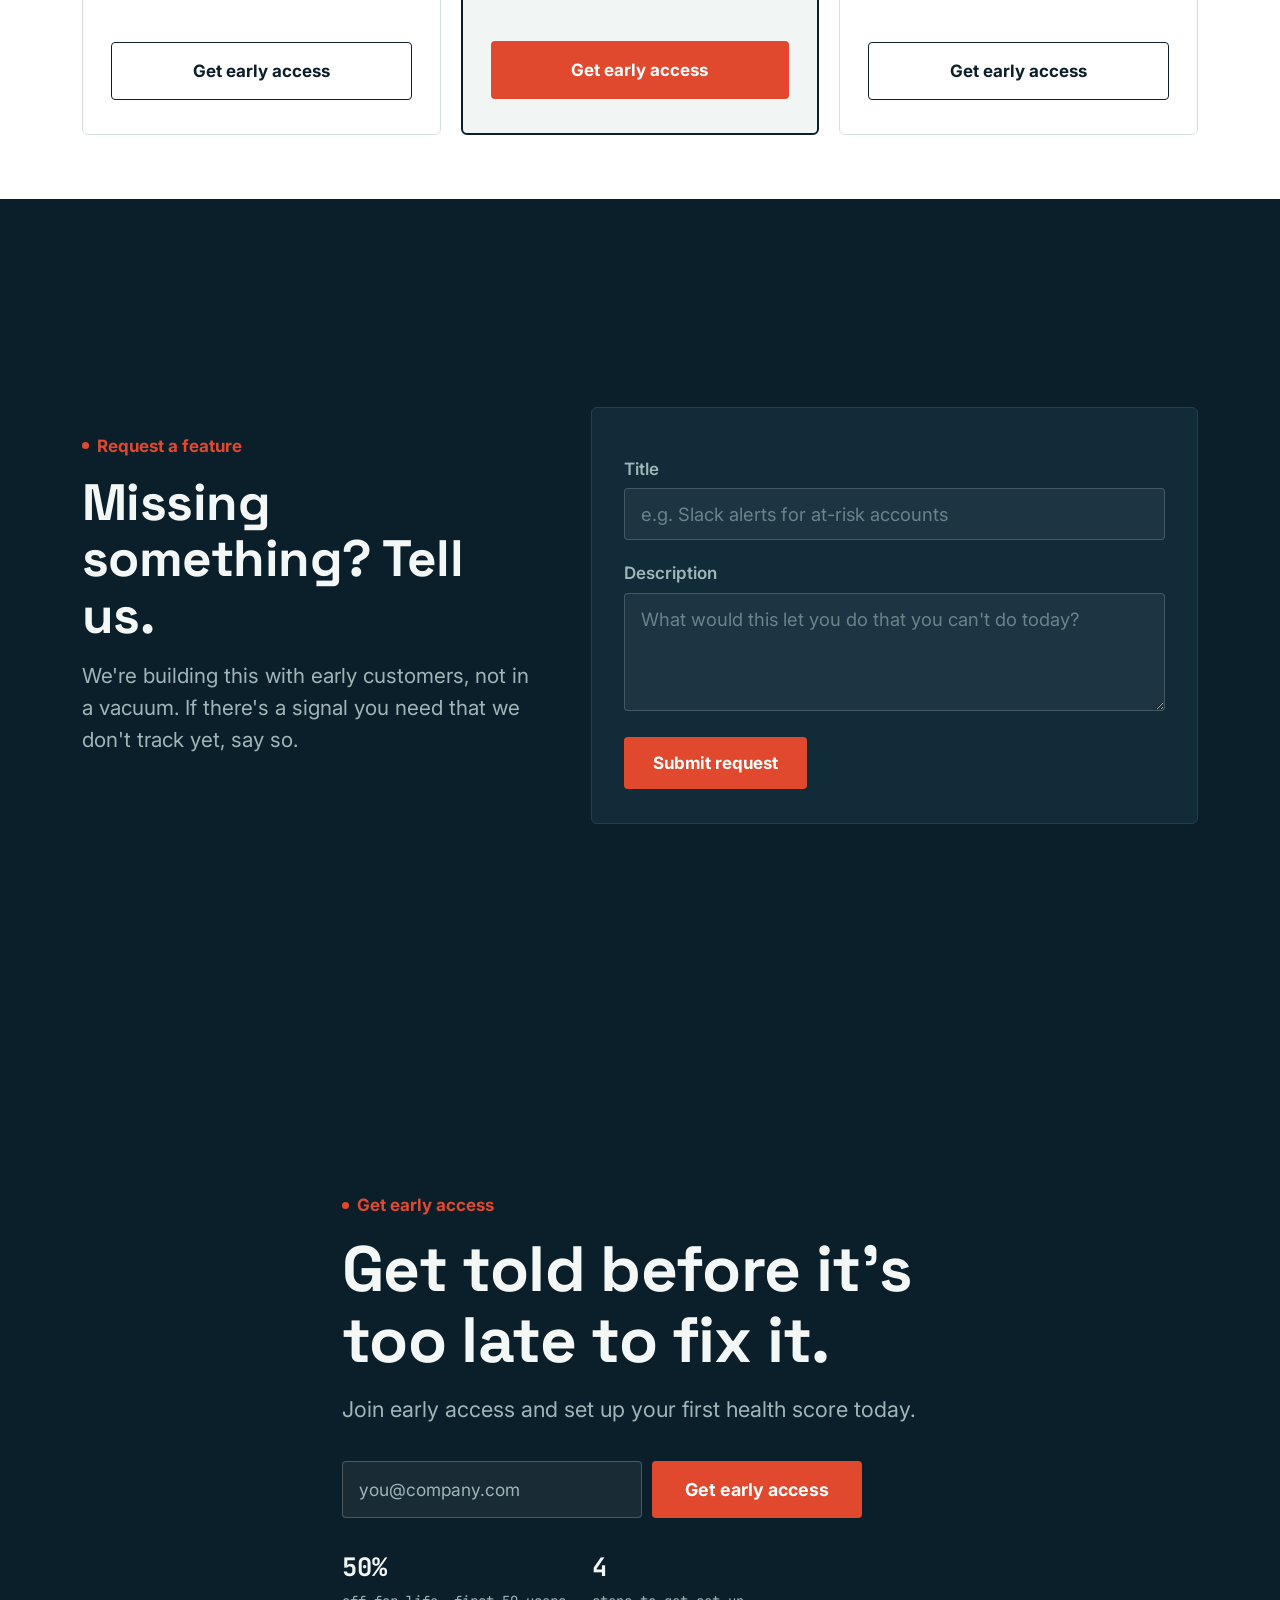
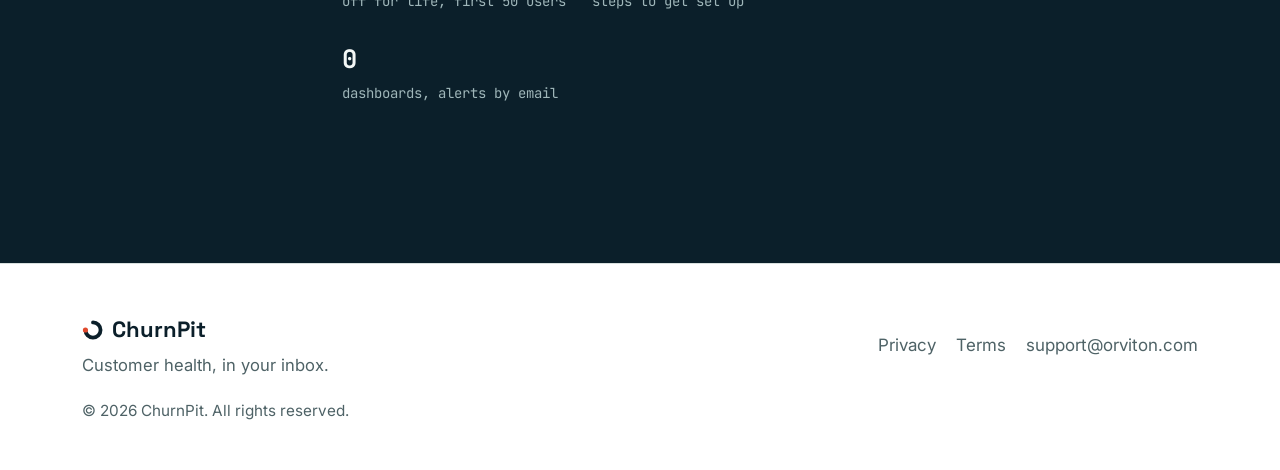
==== commit 2903059b: "update seo" ====
--- a/index.html
+++ b/index.html
@@ -3,10 +3,10 @@
 <head>
 <meta charset="UTF-8">
 <meta name="viewport" content="width=device-width, initial-scale=1.0">
-<title>ChurnPit: Customer Retention Management Software</title>
+<title>ChurnPit — Customer Retention Management Software</title>
 <meta name="description" content="Customer retention software for B2B SaaS teams. Get a customer health score per account, track failed payments, and get churn alerts from your own domain.">
 <meta name="twitter:card" content="summary_large_image">
-<meta name="twitter:title" content="ChurnPit: Customer Retention Management Software">
+<meta name="twitter:title" content="ChurnPit — Customer Retention Management Software">
 <meta name="twitter:description" content="Get a customer health score and account health tracker for every account, plus failed payment tracking and churn alerts sent from your own domain.">
 <meta name="twitter:image" content="https://churnpit.orviton.com/og-image.png">
 <meta property="og:title" content="ChurnPit: Customer Retention Management Software">
@@ -97,7 +97,7 @@
       <div class="hero-copy">
         <span class="hero-tag"><span class="dot" aria-hidden="true"></span>Customer retention for B2B SaaS teams</span>
         <h1>Customer retention management software that tells you who's about to leave.</h1>
-        <p class="hero-sub">For B2B SaaS teams who only find out about churn after the customer is already gone, ChurnPit is a customer retention software that turns your billing and usage data into one health score per account. Unlike a customer success dashboard you have to remember to open, we email you the moment someone's at risk, straight from your own domain.</p>
+        <p class="hero-sub">For B2B SaaS teams who only find out about churn after the customer is already gone, ChurnPit is a customer retention management software that turns your billing and usage data into one health score per account. Unlike a customer success dashboard you have to remember to open, we email you the moment someone's at risk, straight from your own domain.</p>
 
         <span class="hero-discount"><span class="num">50% off for life</span>, first 50 users only</span>
 
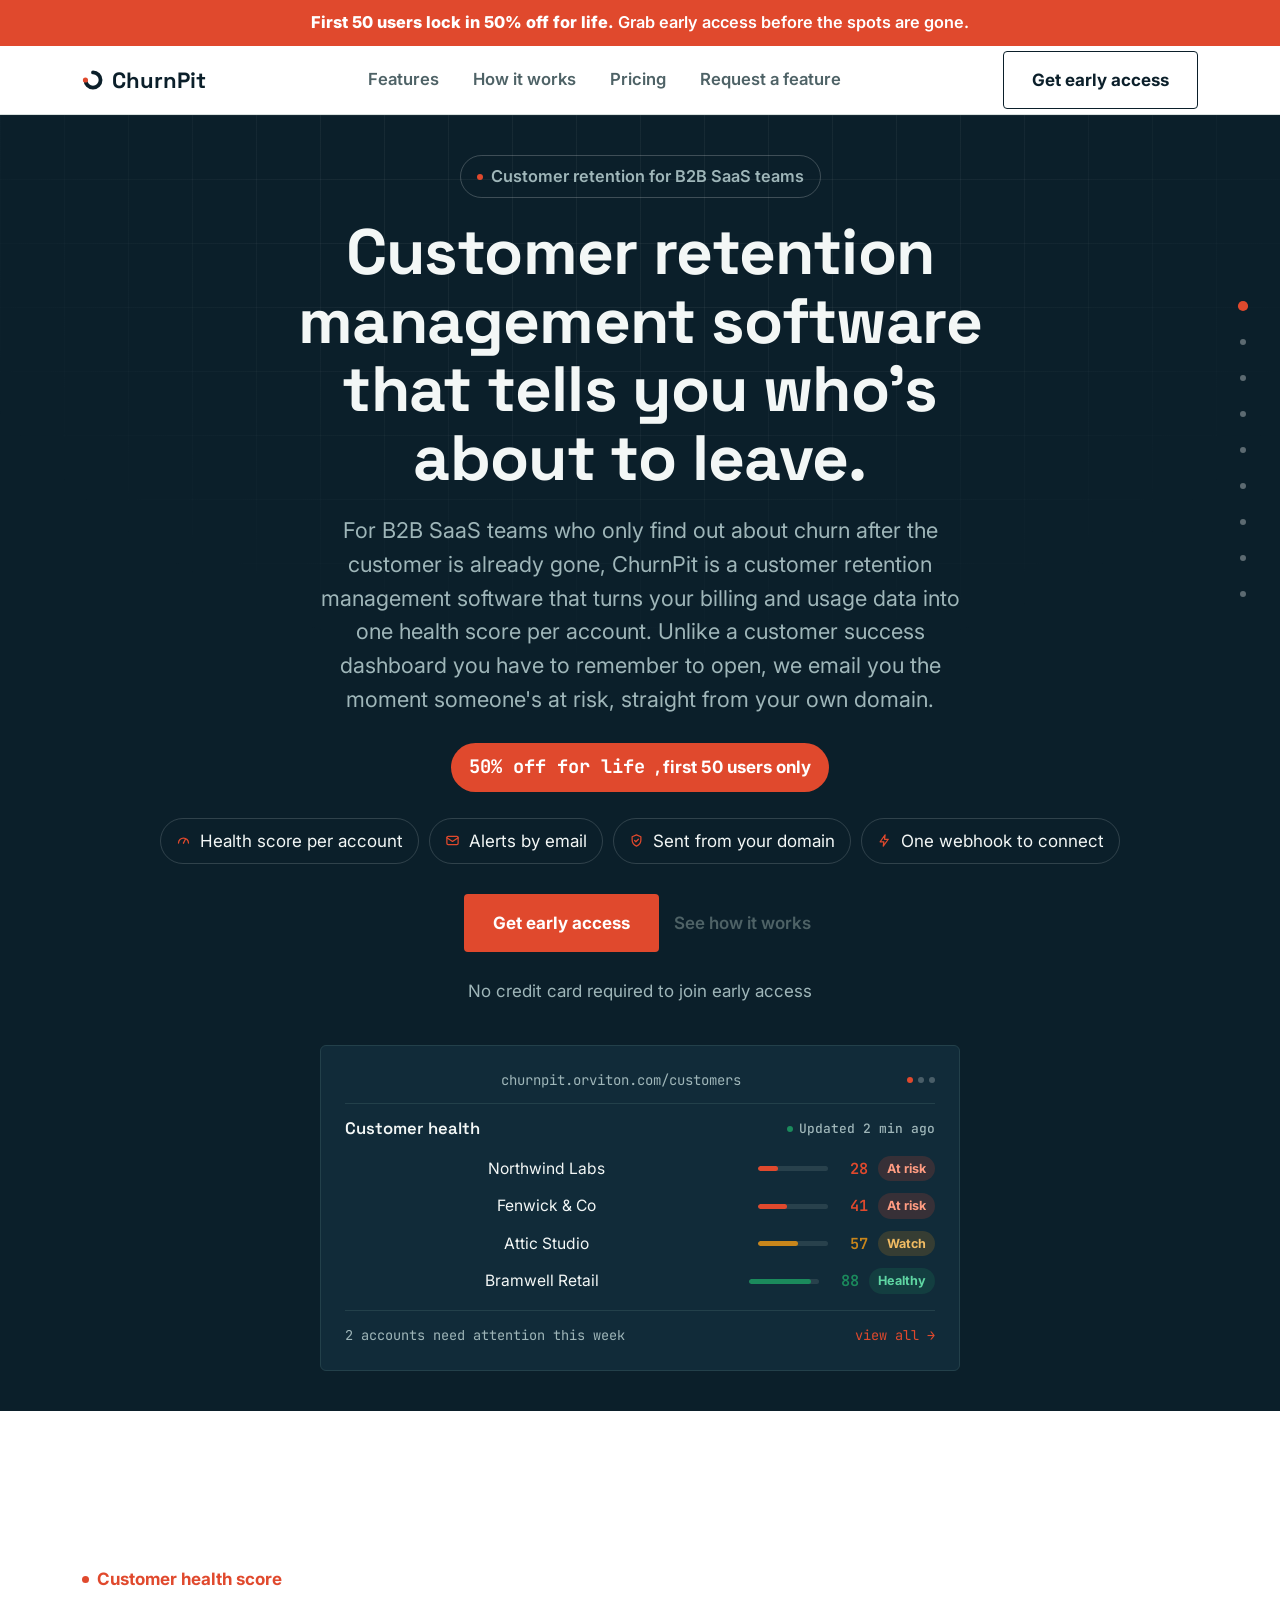
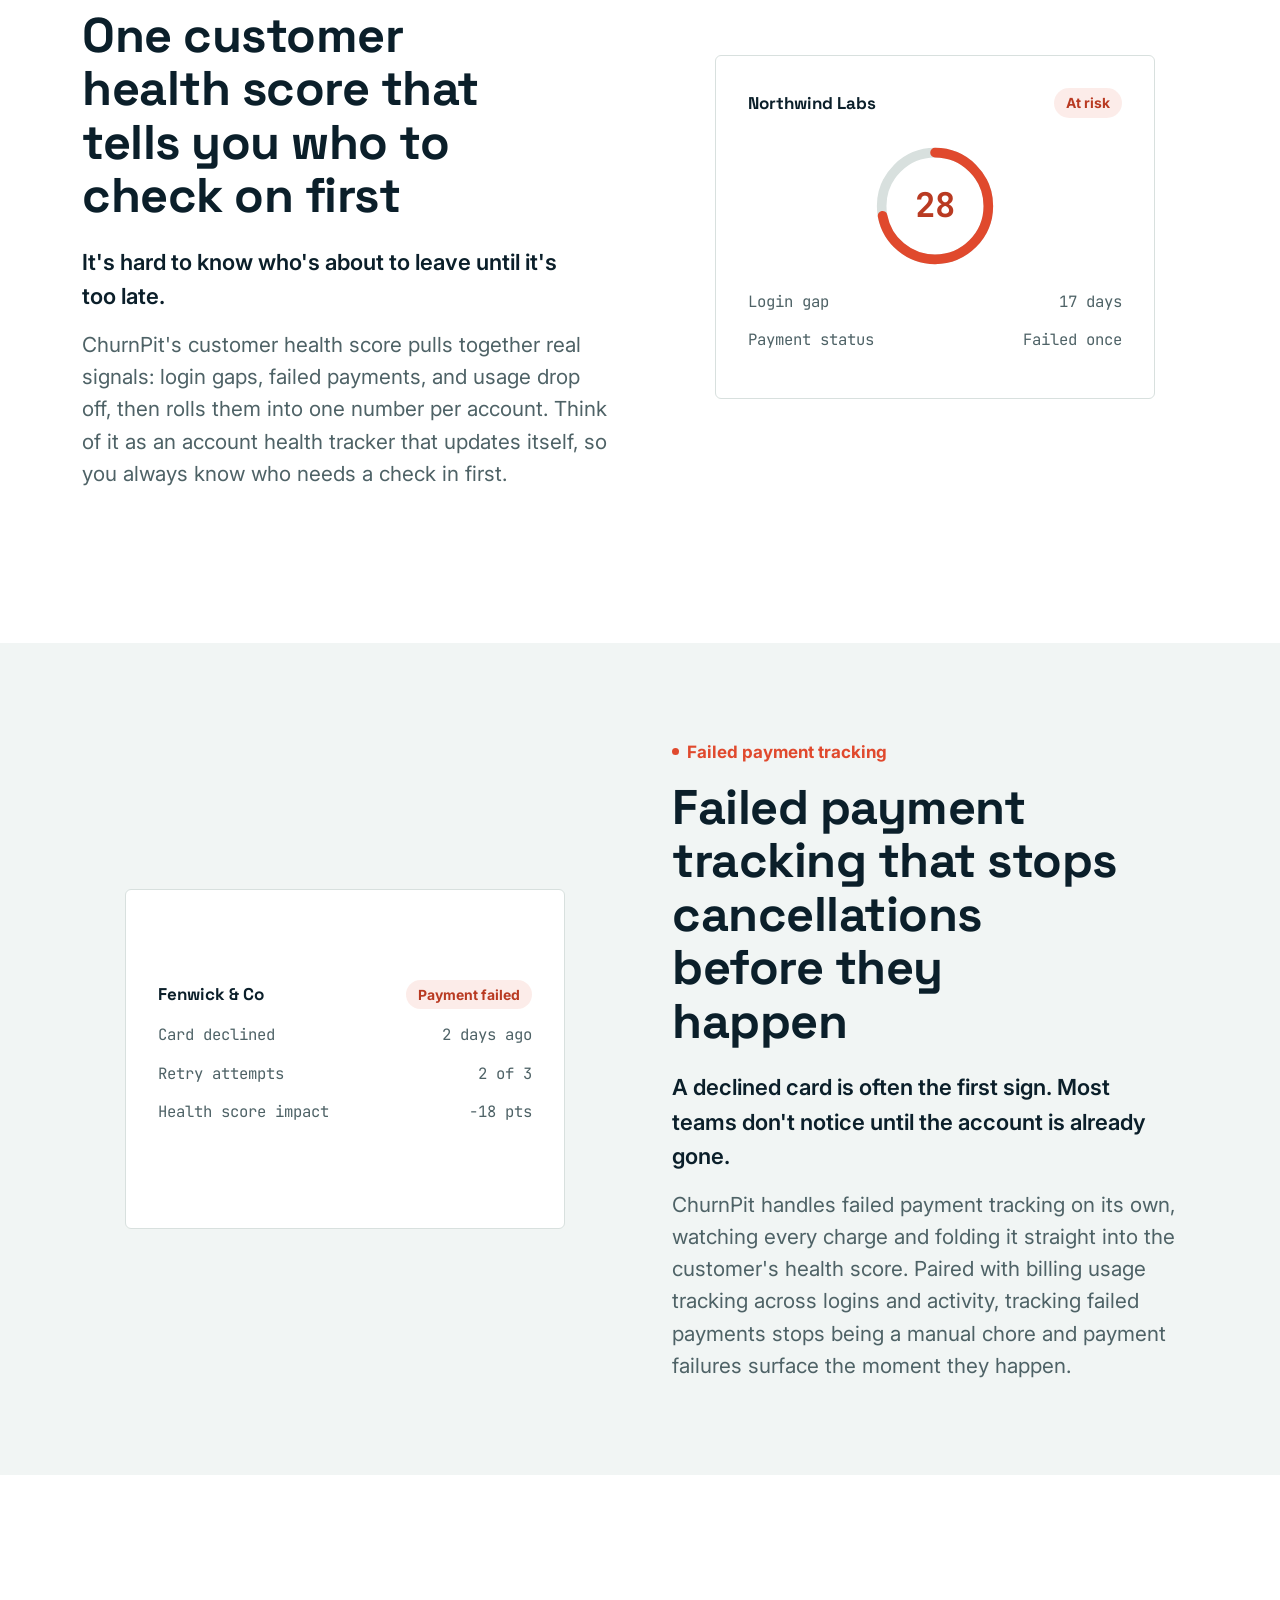
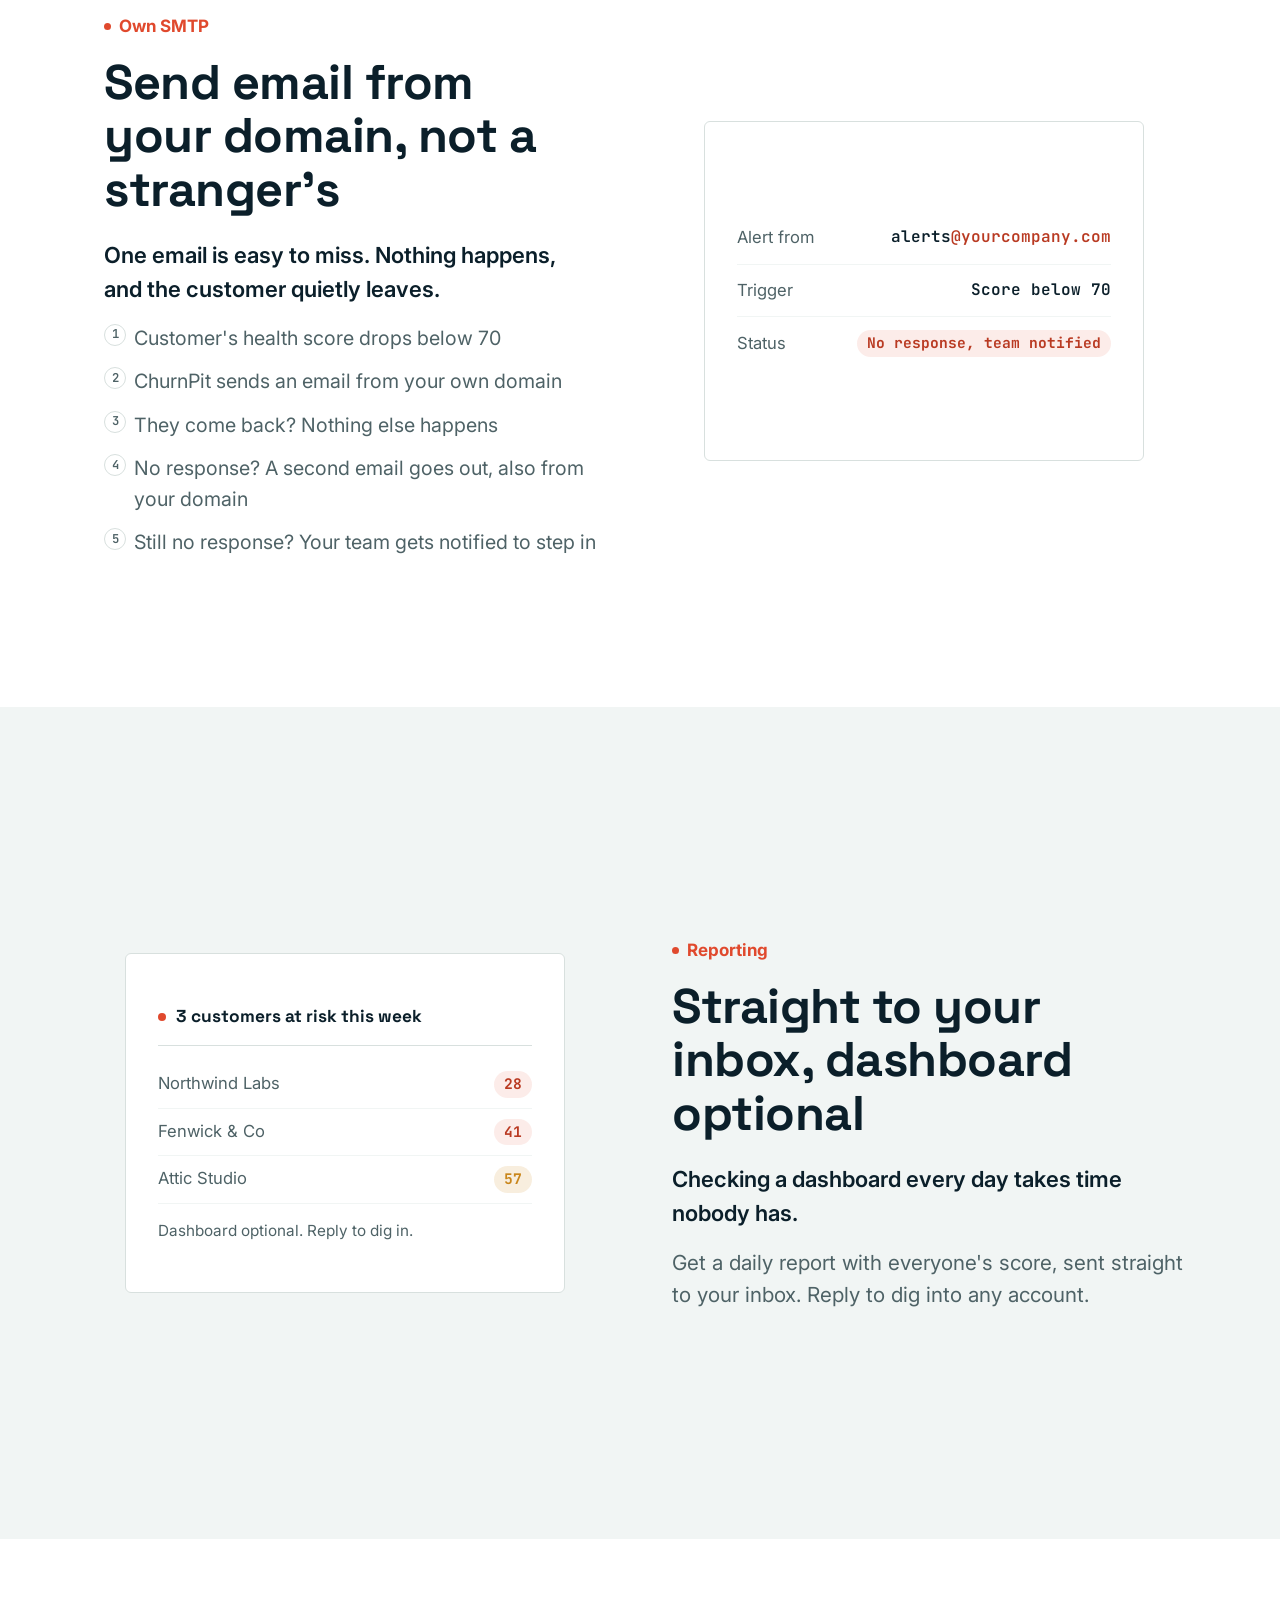
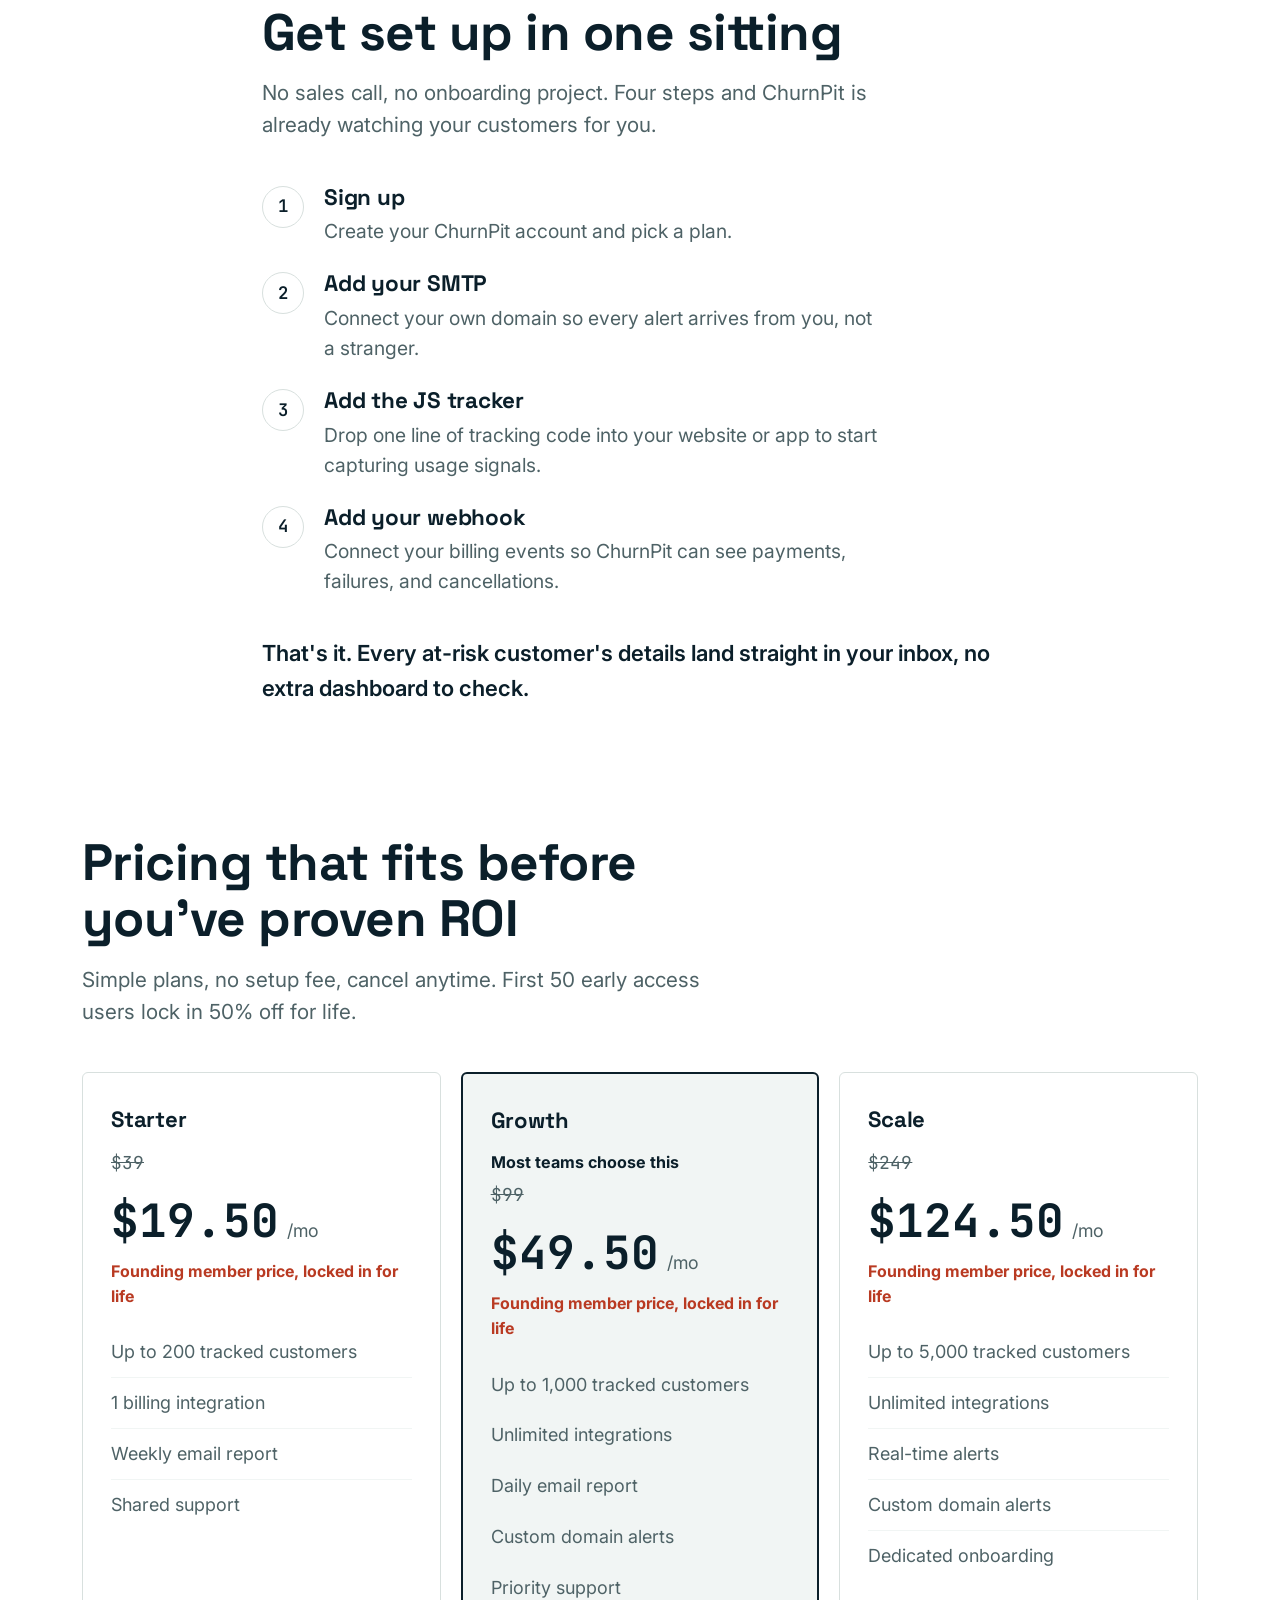
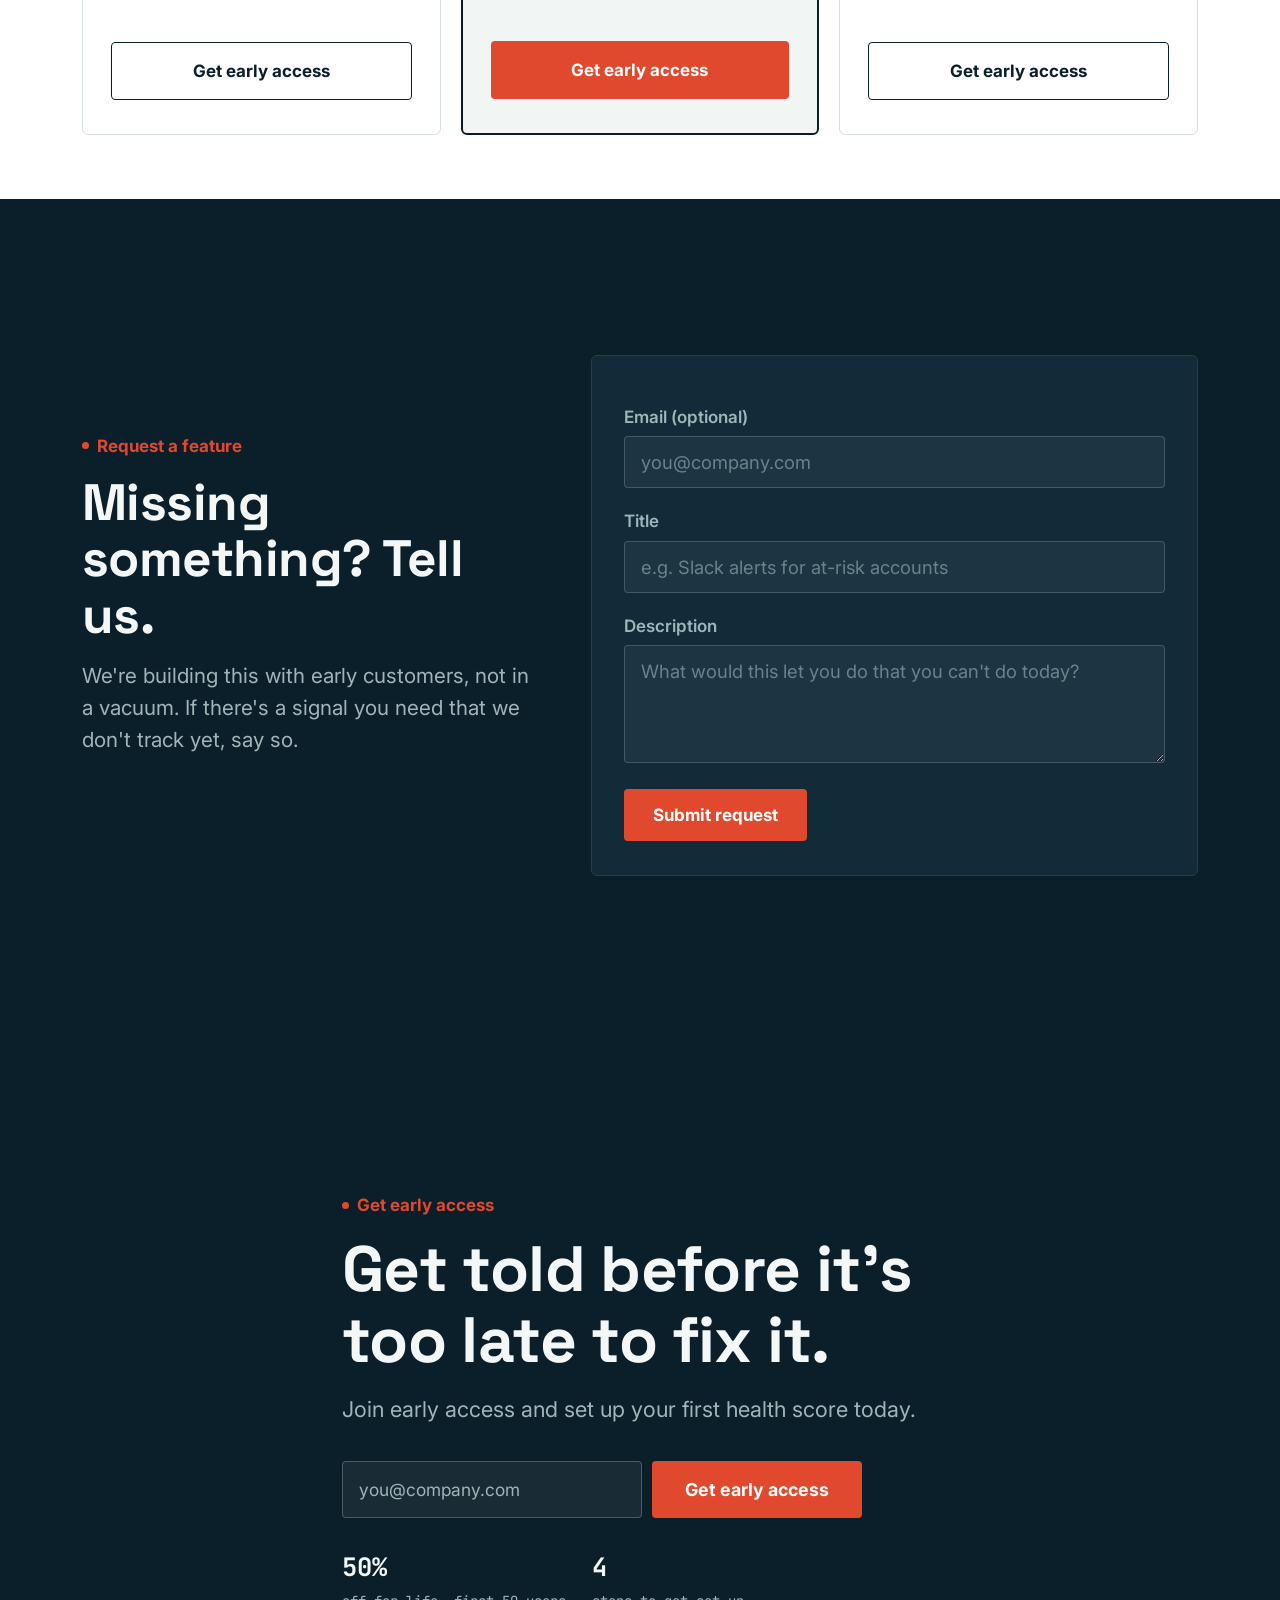
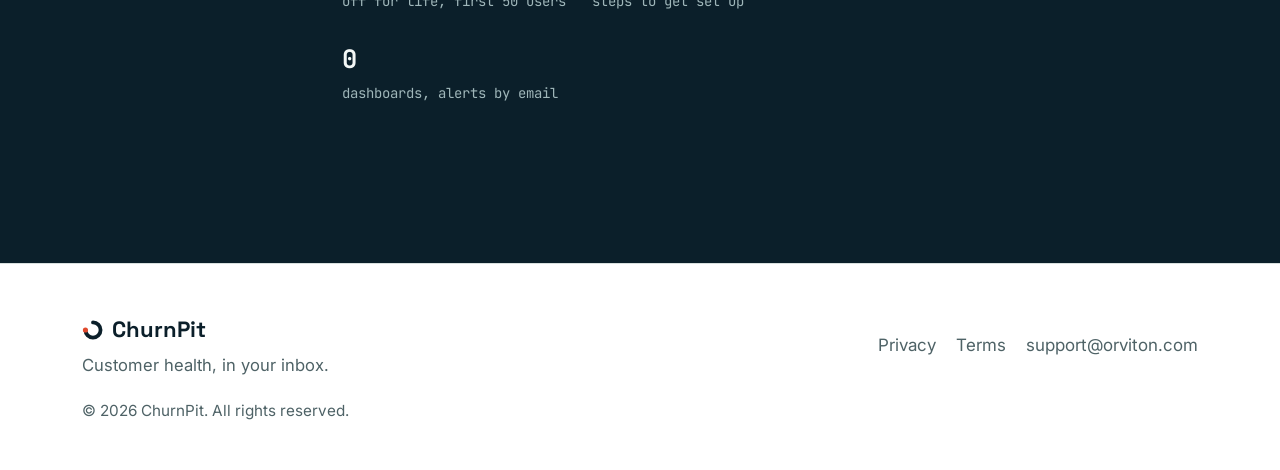
==== commit 540a7b95: "add email field" ====
--- a/index.html
+++ b/index.html
@@ -45,13 +45,13 @@
 </script>
 
 <!-- Google tag (gtag.js) -->
-<script async src="https://www.googletagmanager.com/gtag/js?id=G-Q48PZYYGZG"></script>
+<script async src="https://www.googletagmanager.com/gtag/js?id=G-WWLFMCWELL"></script>
 <script>
   window.dataLayer = window.dataLayer || [];
   function gtag(){dataLayer.push(arguments);}
   gtag('js', new Date());
 
-  gtag('config', 'G-Q48PZYYGZG');
+  gtag('config', 'G-WWLFMCWELL');
 </script>
 
 </head>
@@ -359,6 +359,9 @@
       </div>
       <div class="request-card">
         <form class="request-form" id="feature-form">
+          <label for="feature-email">Email (optional)</label>
+          <input type="email" id="feature-email" name="email" placeholder="you@company.com" autocomplete="email">
+          
           <label for="feature-title">Title</label>
           <input type="text" id="feature-title" name="feature-title" placeholder="e.g. Slack alerts for at-risk accounts">
 
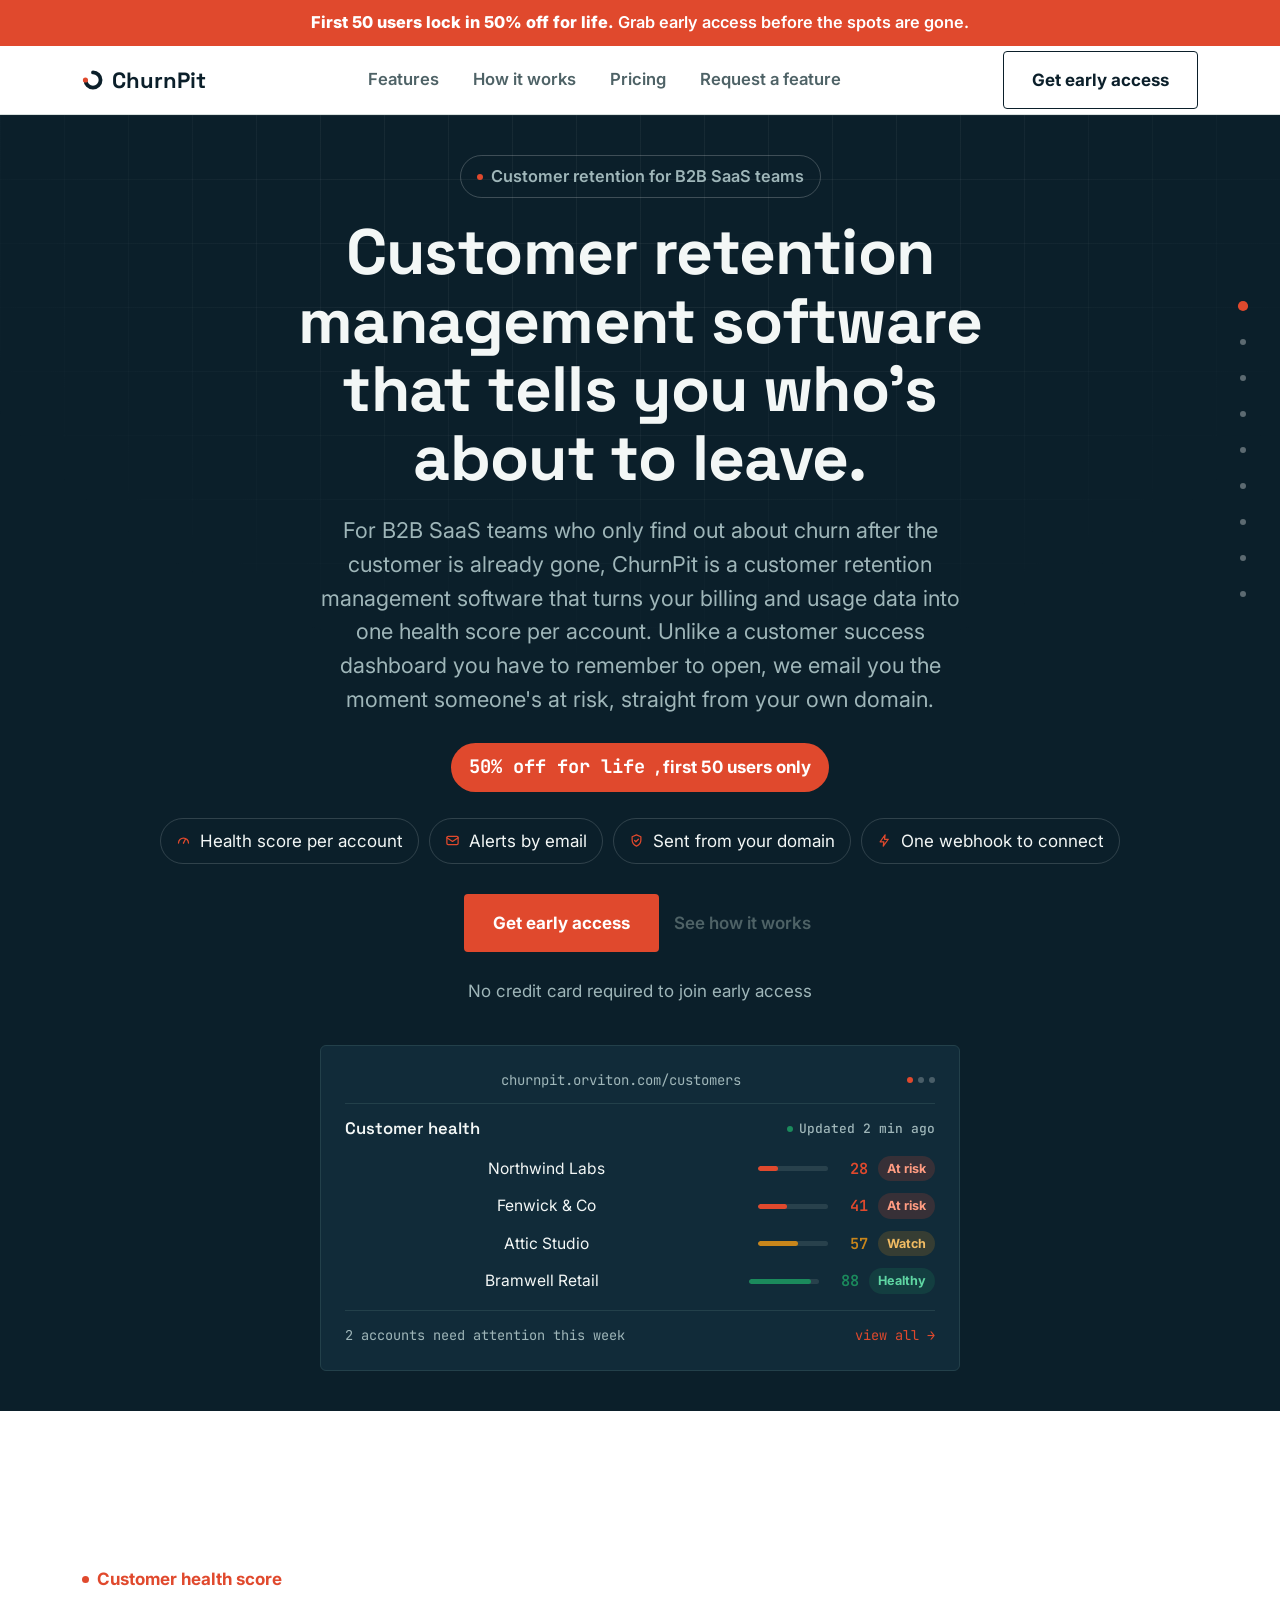
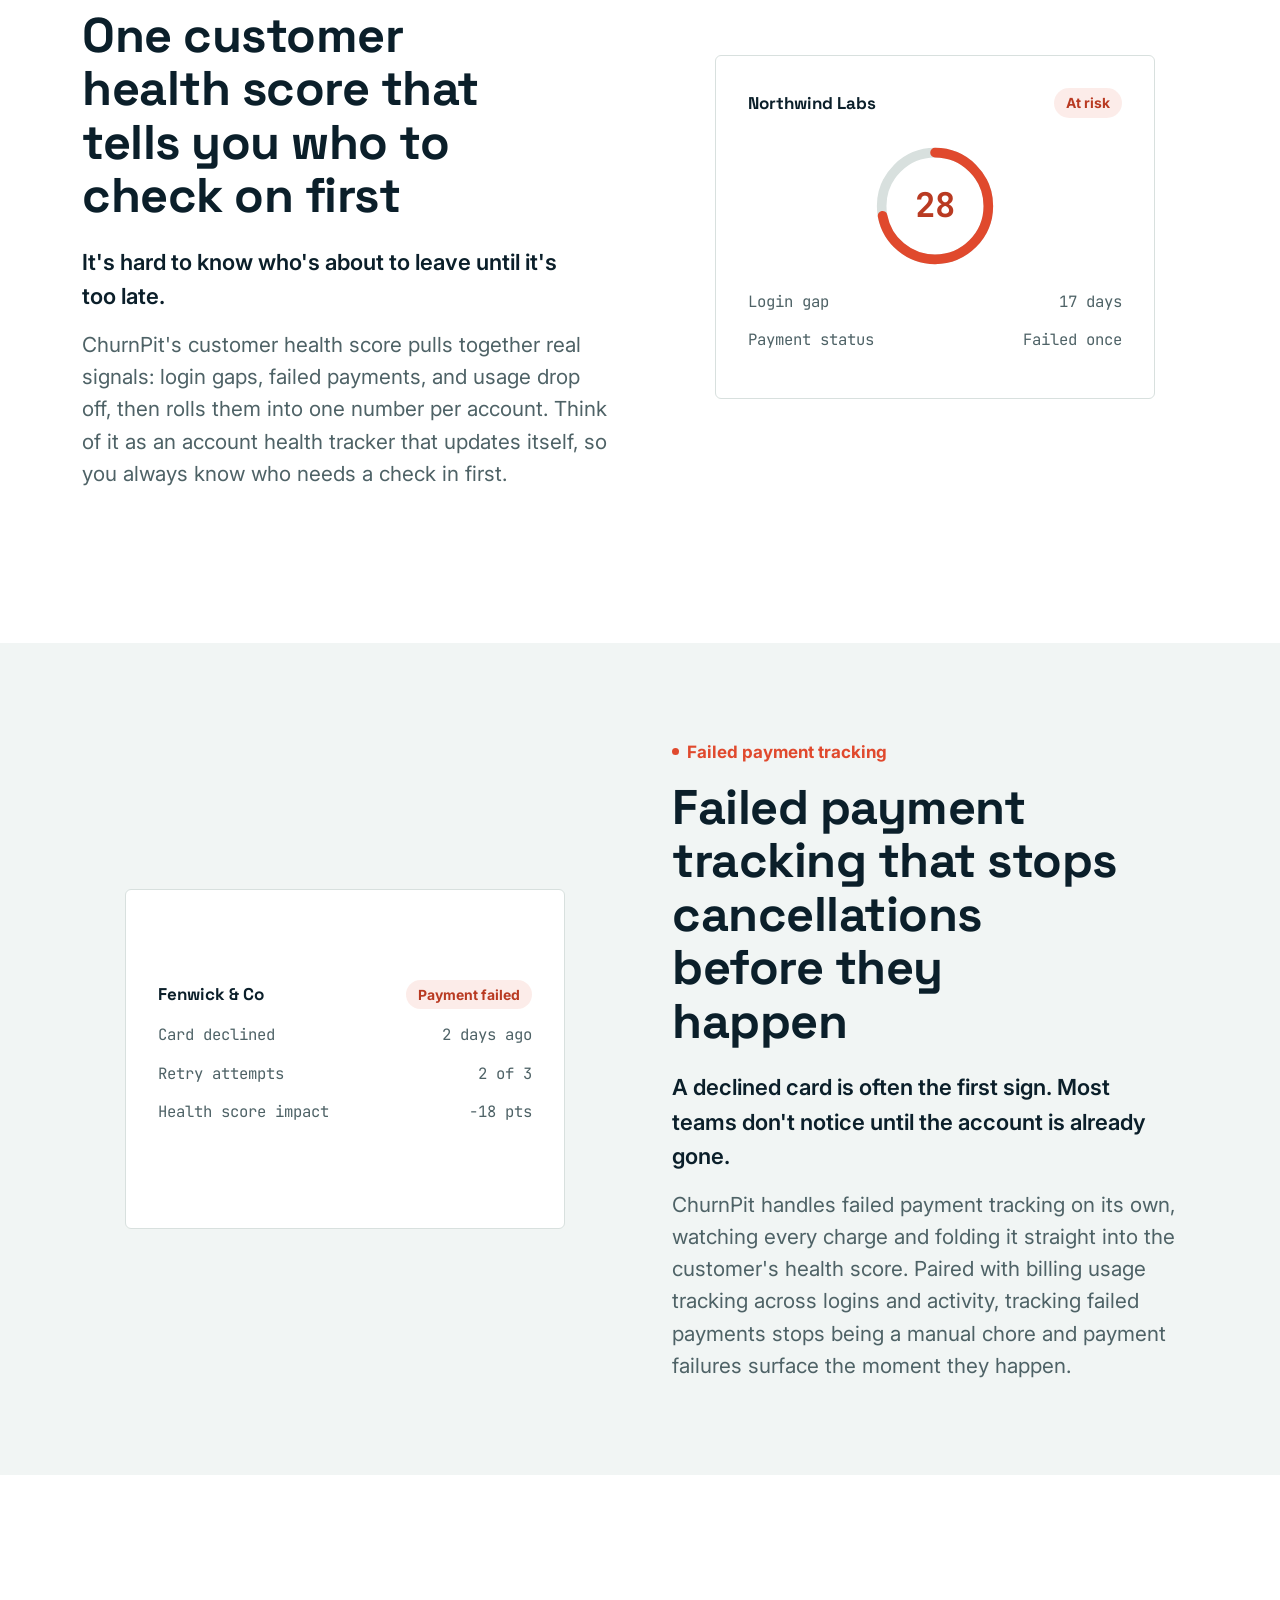
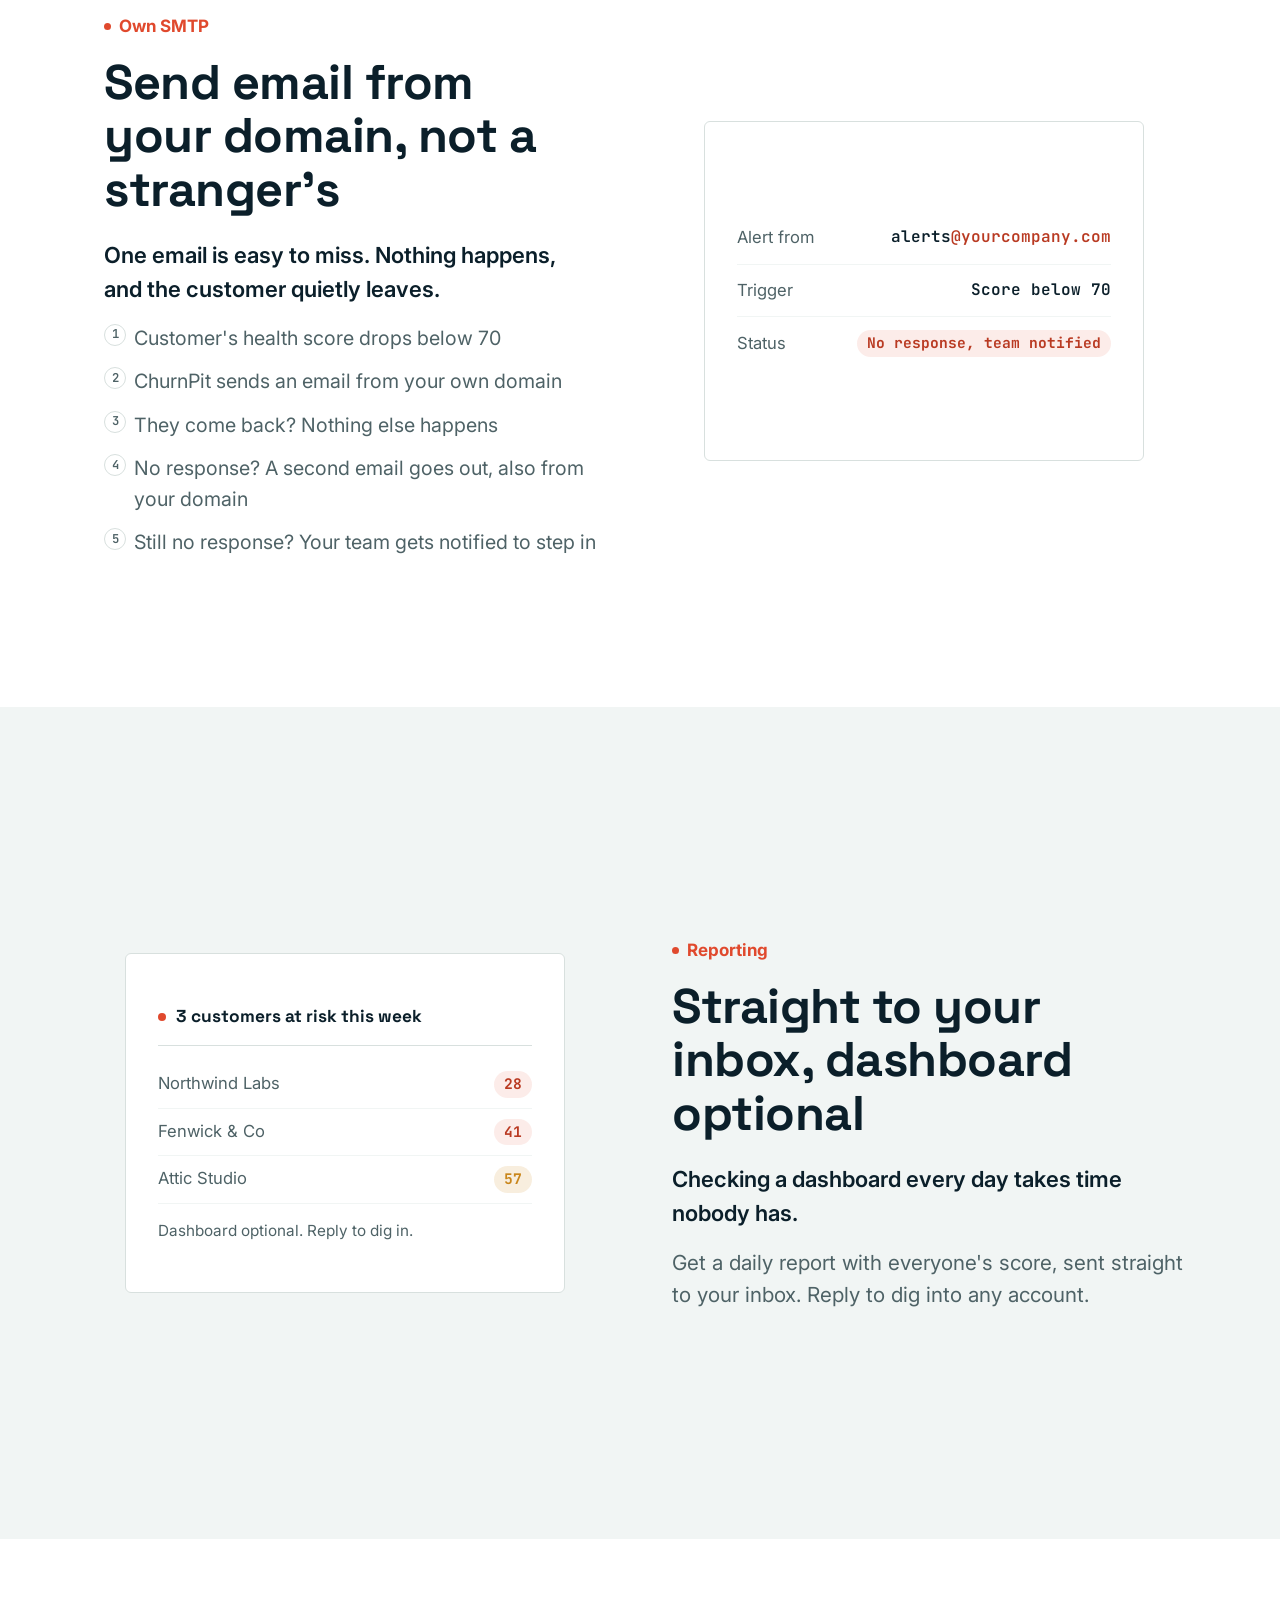
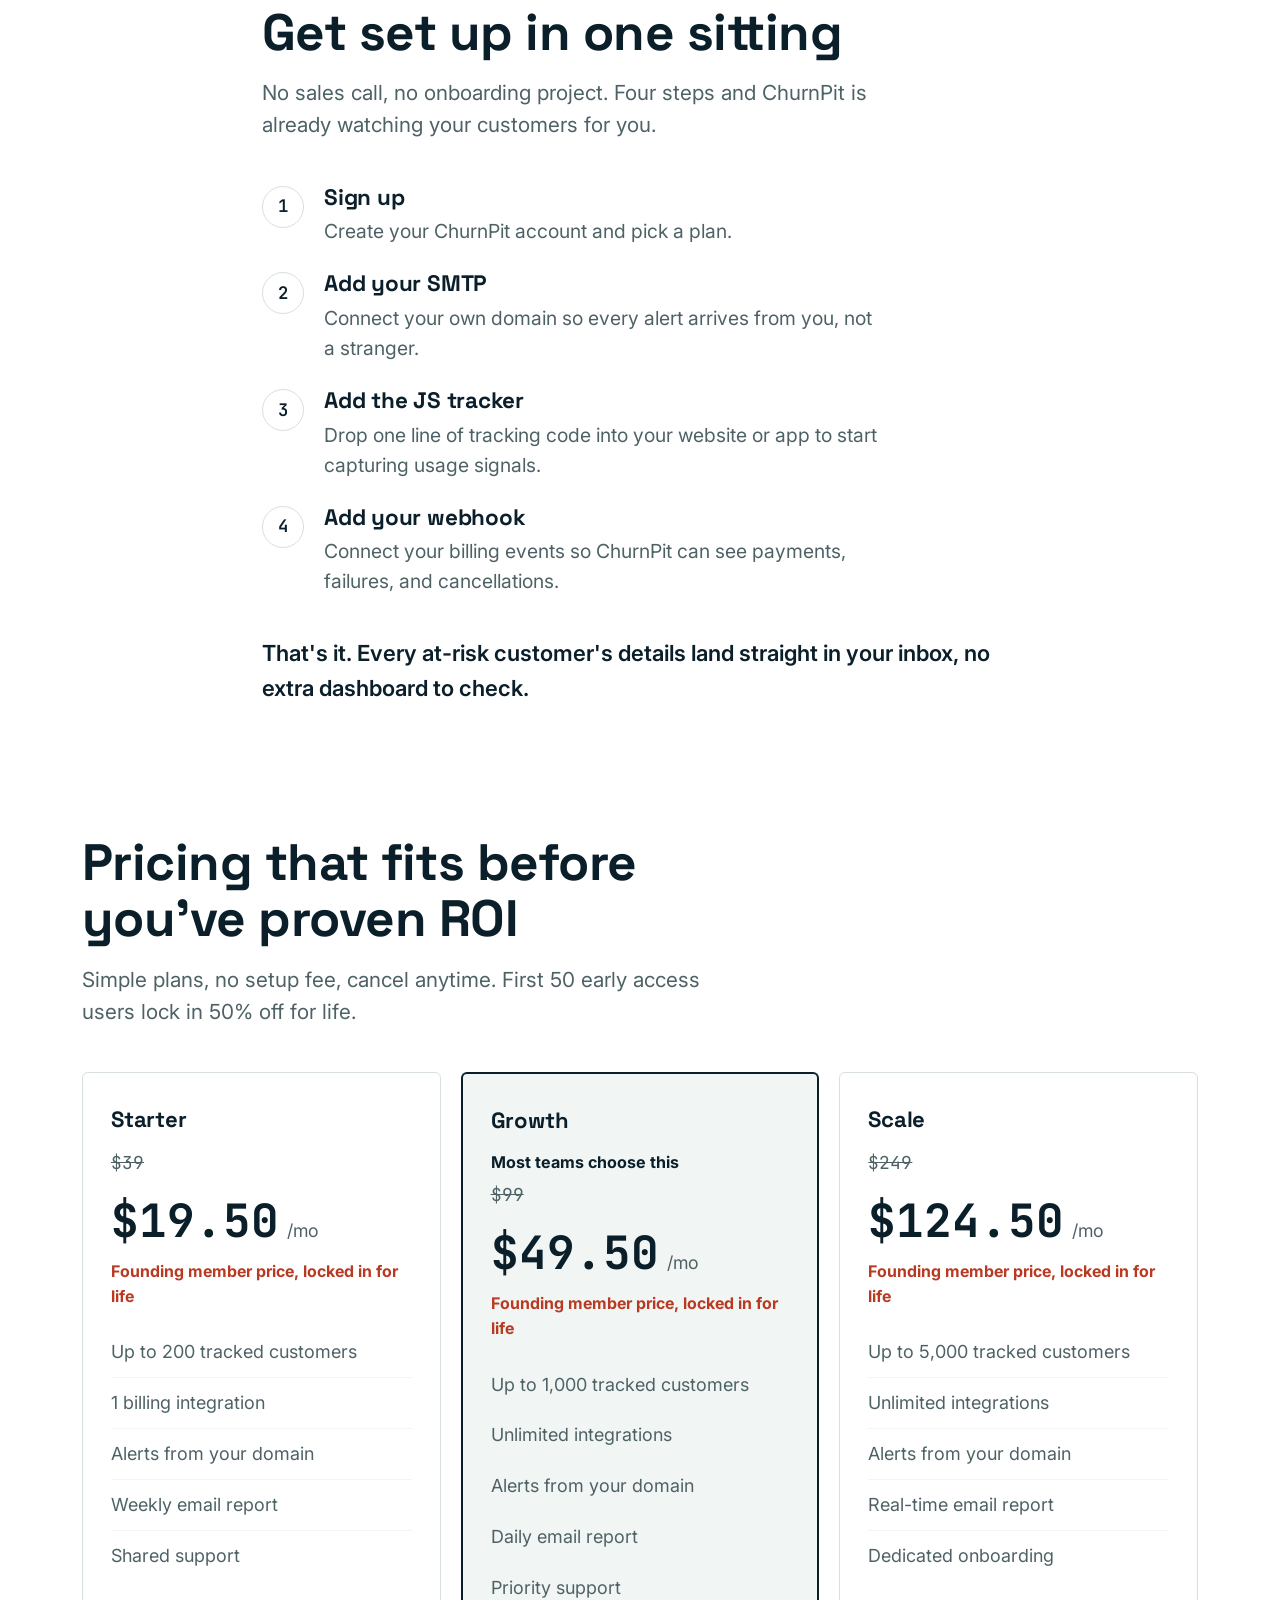
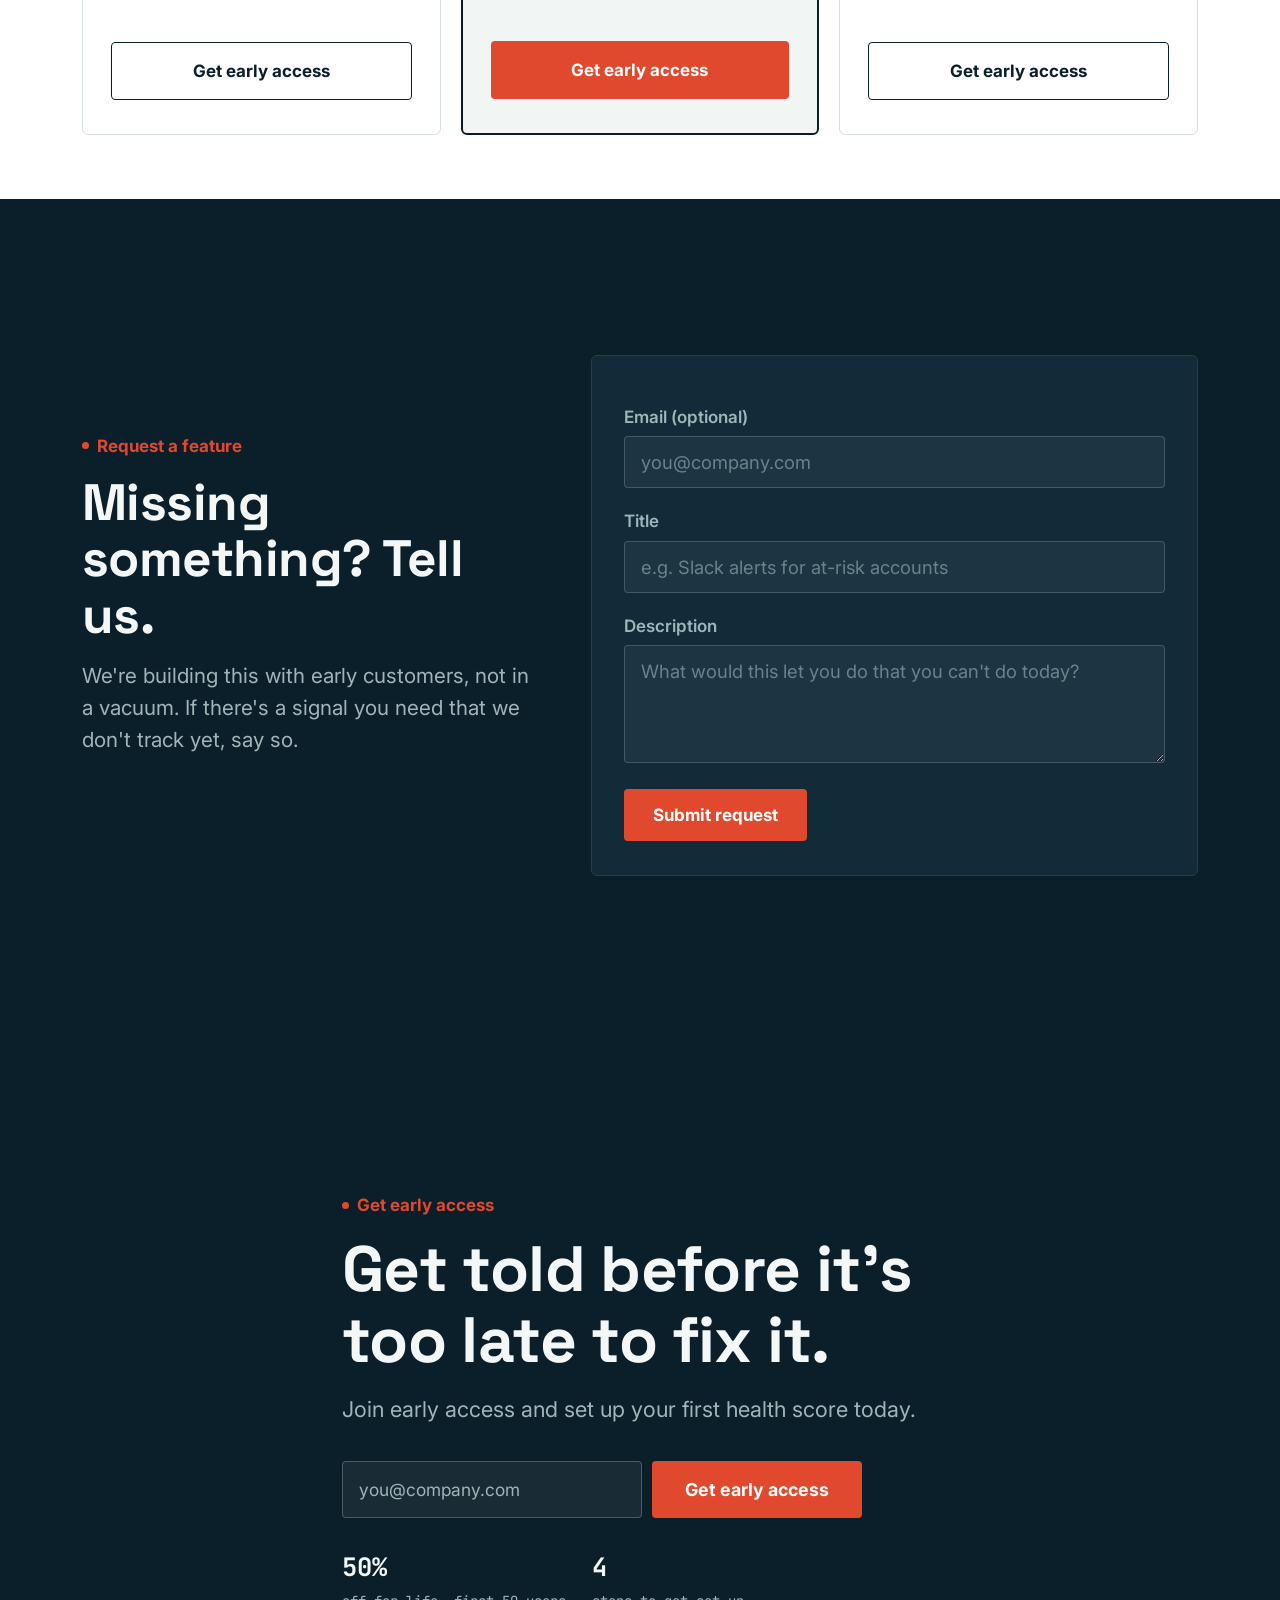
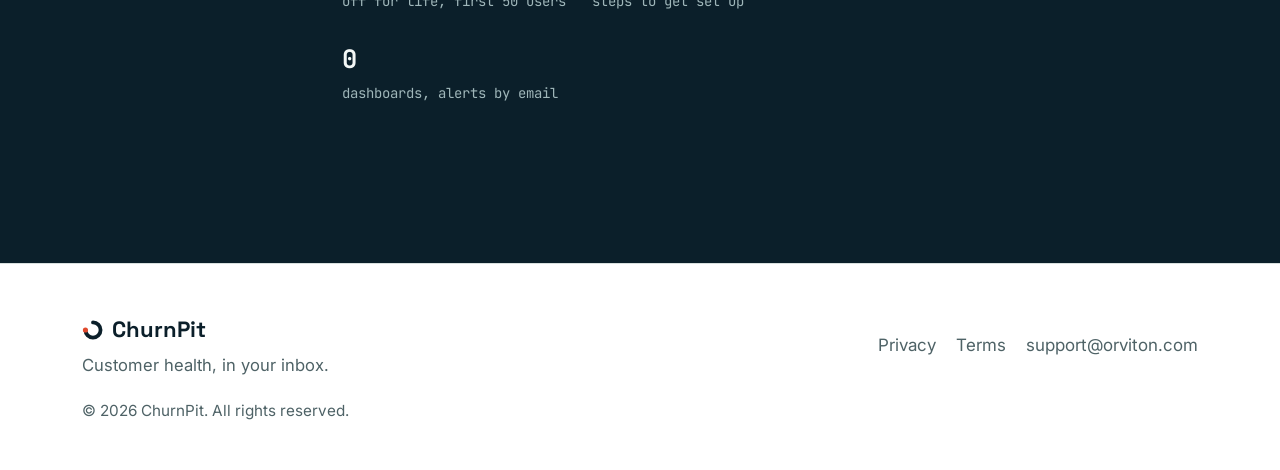
==== commit e456ac4b: "update pricing" ====
--- a/index.html
+++ b/index.html
@@ -294,7 +294,7 @@
   </section>
 
   <!-- PRICING -->
-  <section class="pricing screen-section" id="pricing">
+    <section class="pricing screen-section" id="pricing">
     <div class="wrap">
       <div class="section-head">
         <h2>Pricing that fits before you've proven ROI</h2>
@@ -309,6 +309,7 @@
           <ul class="price-features">
             <li>Up to 200 tracked customers</li>
             <li>1 billing integration</li>
+            <li>Alerts from your domain</li>
             <li>Weekly email report</li>
             <li>Shared support</li>
           </ul>
@@ -323,8 +324,8 @@
           <ul class="price-features">
             <li>Up to 1,000 tracked customers</li>
             <li>Unlimited integrations</li>
+            <li>Alerts from your domain</li>
             <li>Daily email report</li>
-            <li>Custom domain alerts</li>
             <li>Priority support</li>
           </ul>
           <a href="#cta" class="btn btn-primary">Get early access</a>
@@ -337,8 +338,8 @@
           <ul class="price-features">
             <li>Up to 5,000 tracked customers</li>
             <li>Unlimited integrations</li>
-            <li>Real-time alerts</li>
-            <li>Custom domain alerts</li>
+            <li>Alerts from your domain</li>
+            <li>Real-time email report</li>
             <li>Dedicated onboarding</li>
           </ul>
           <a href="#cta" class="btn btn-outline">Get early access</a>
